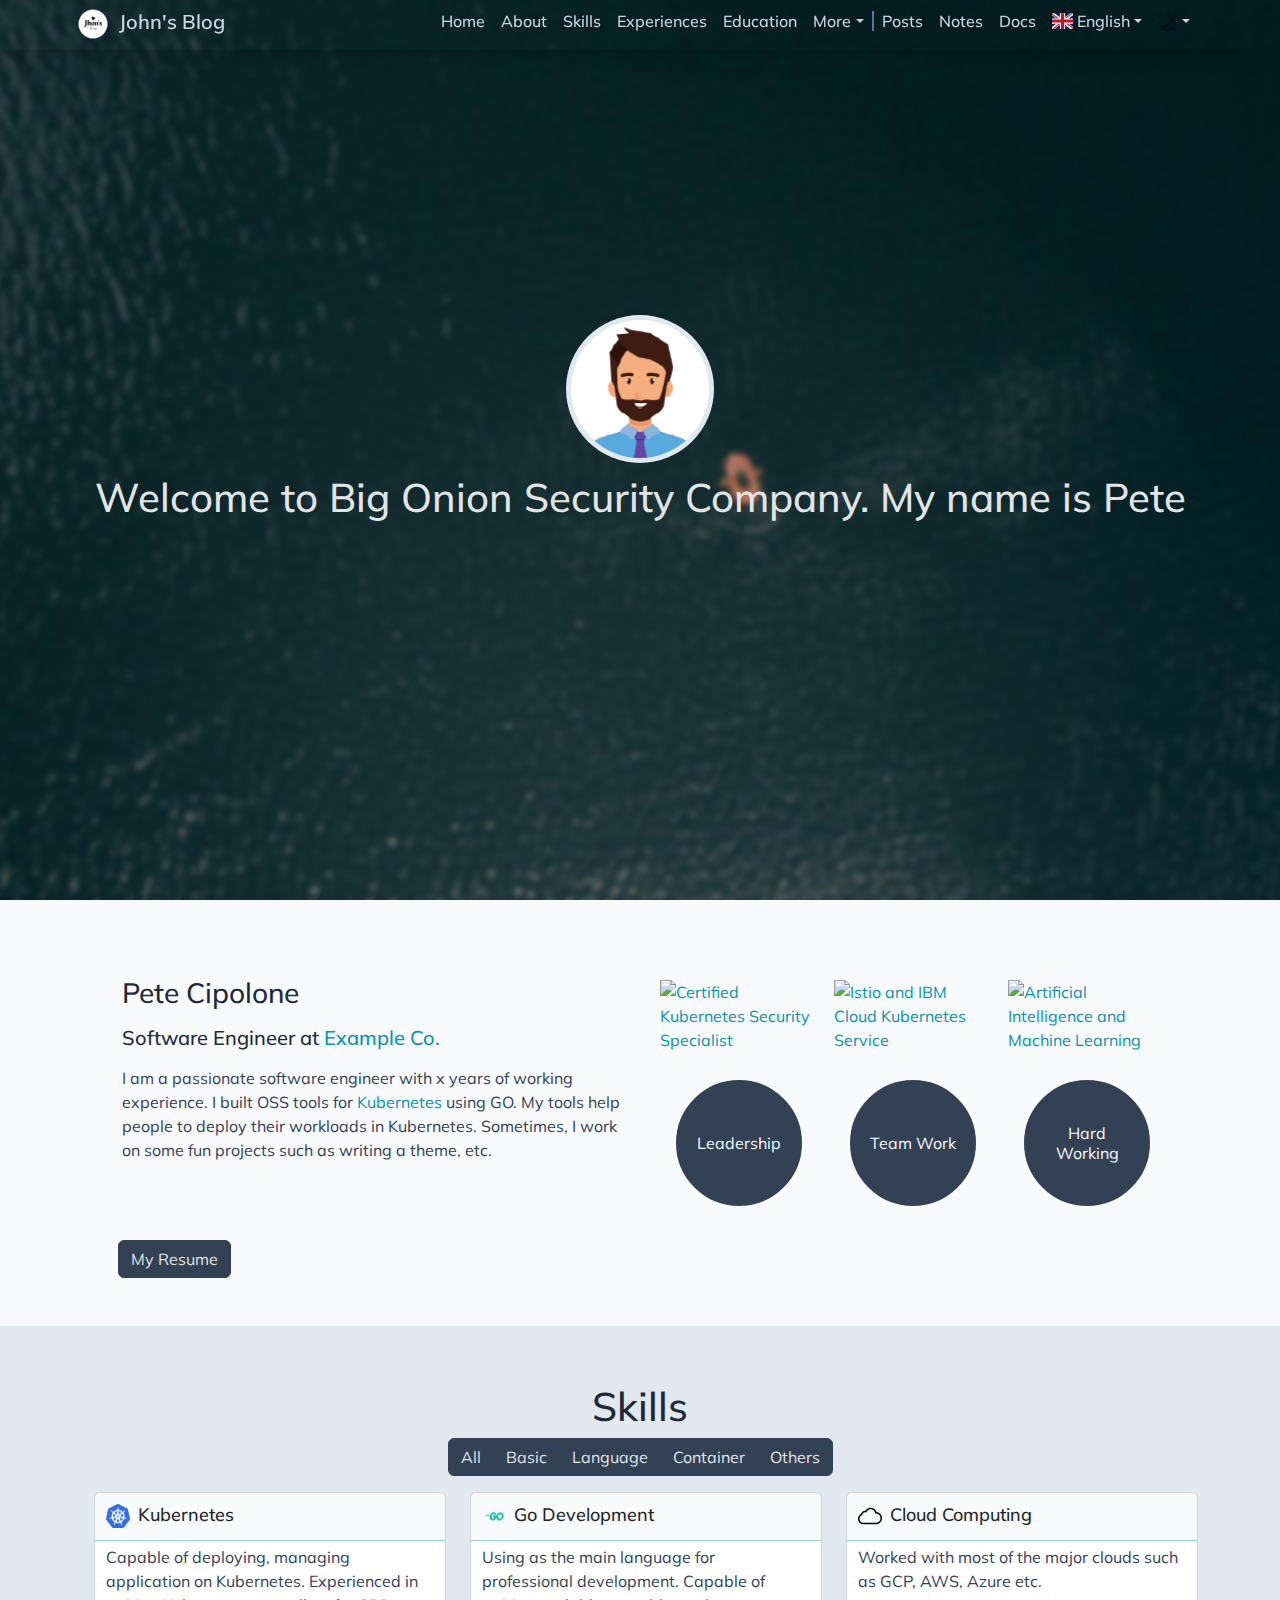
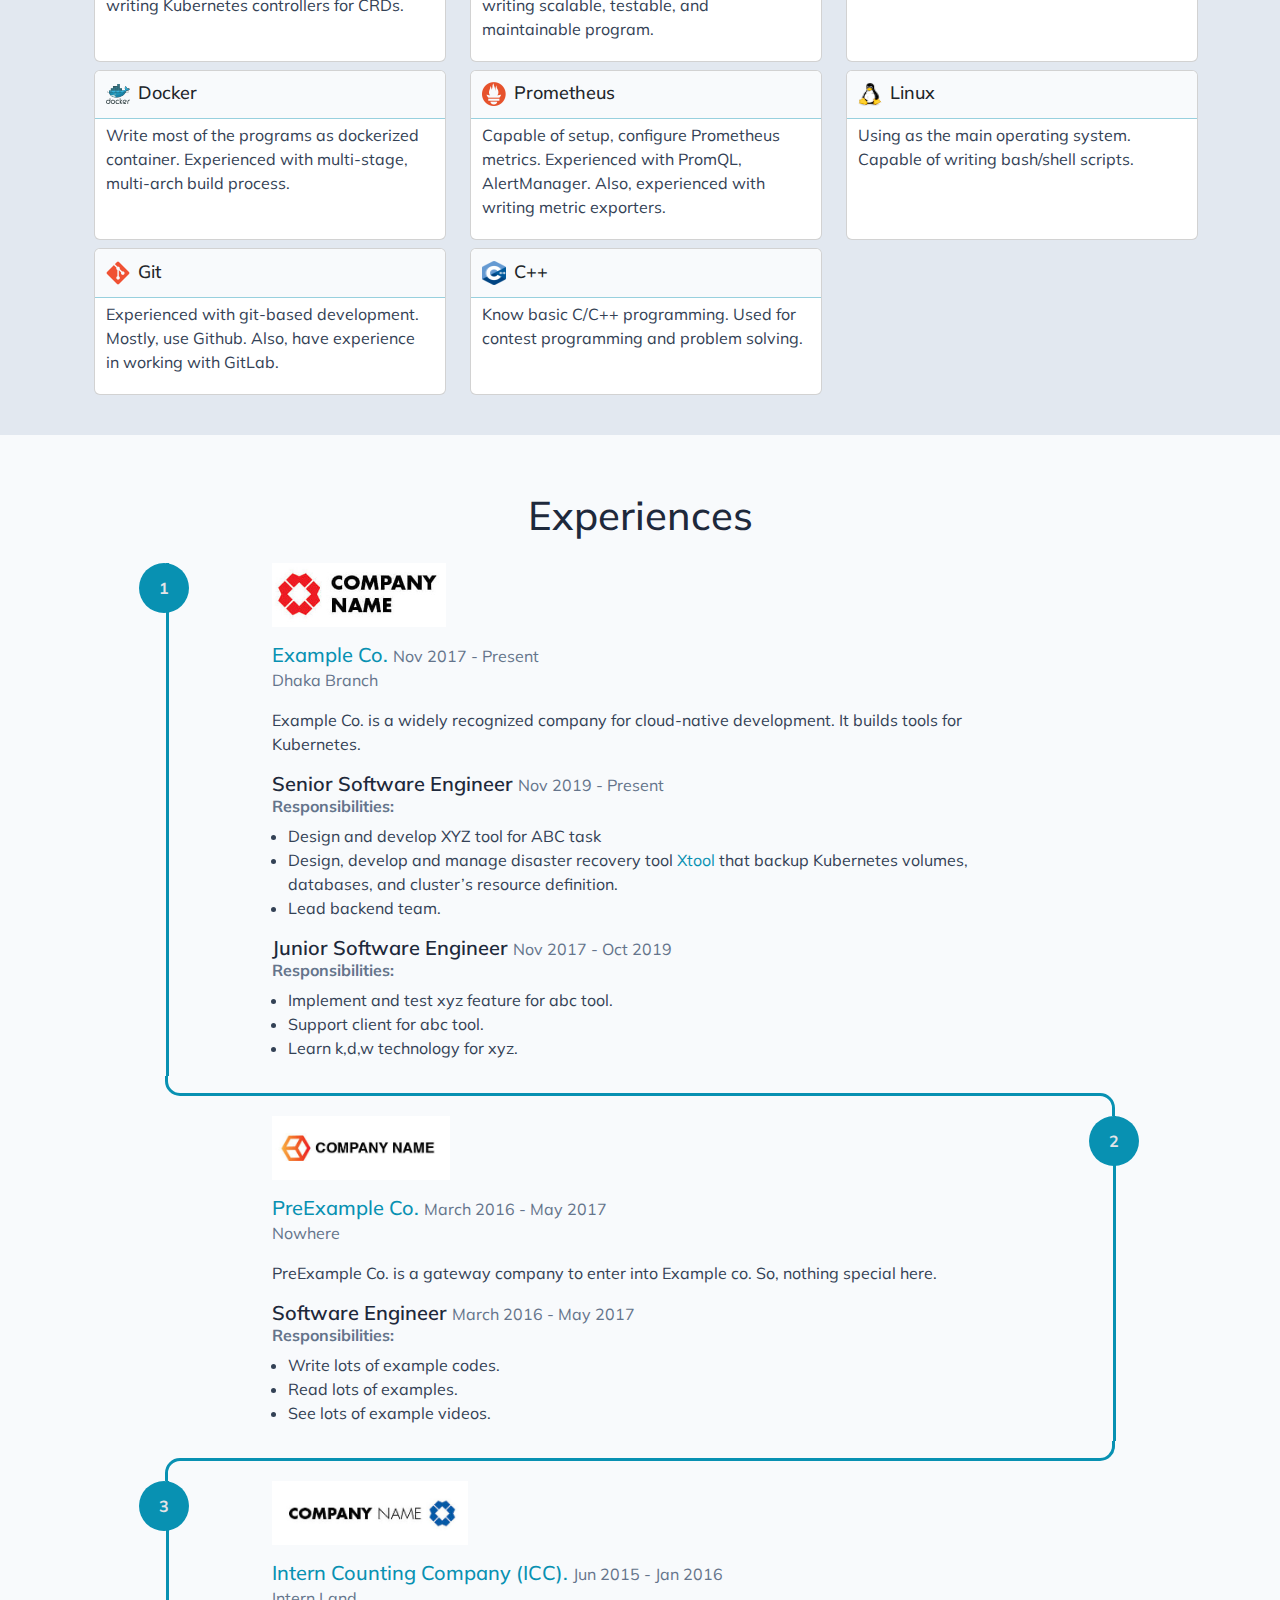
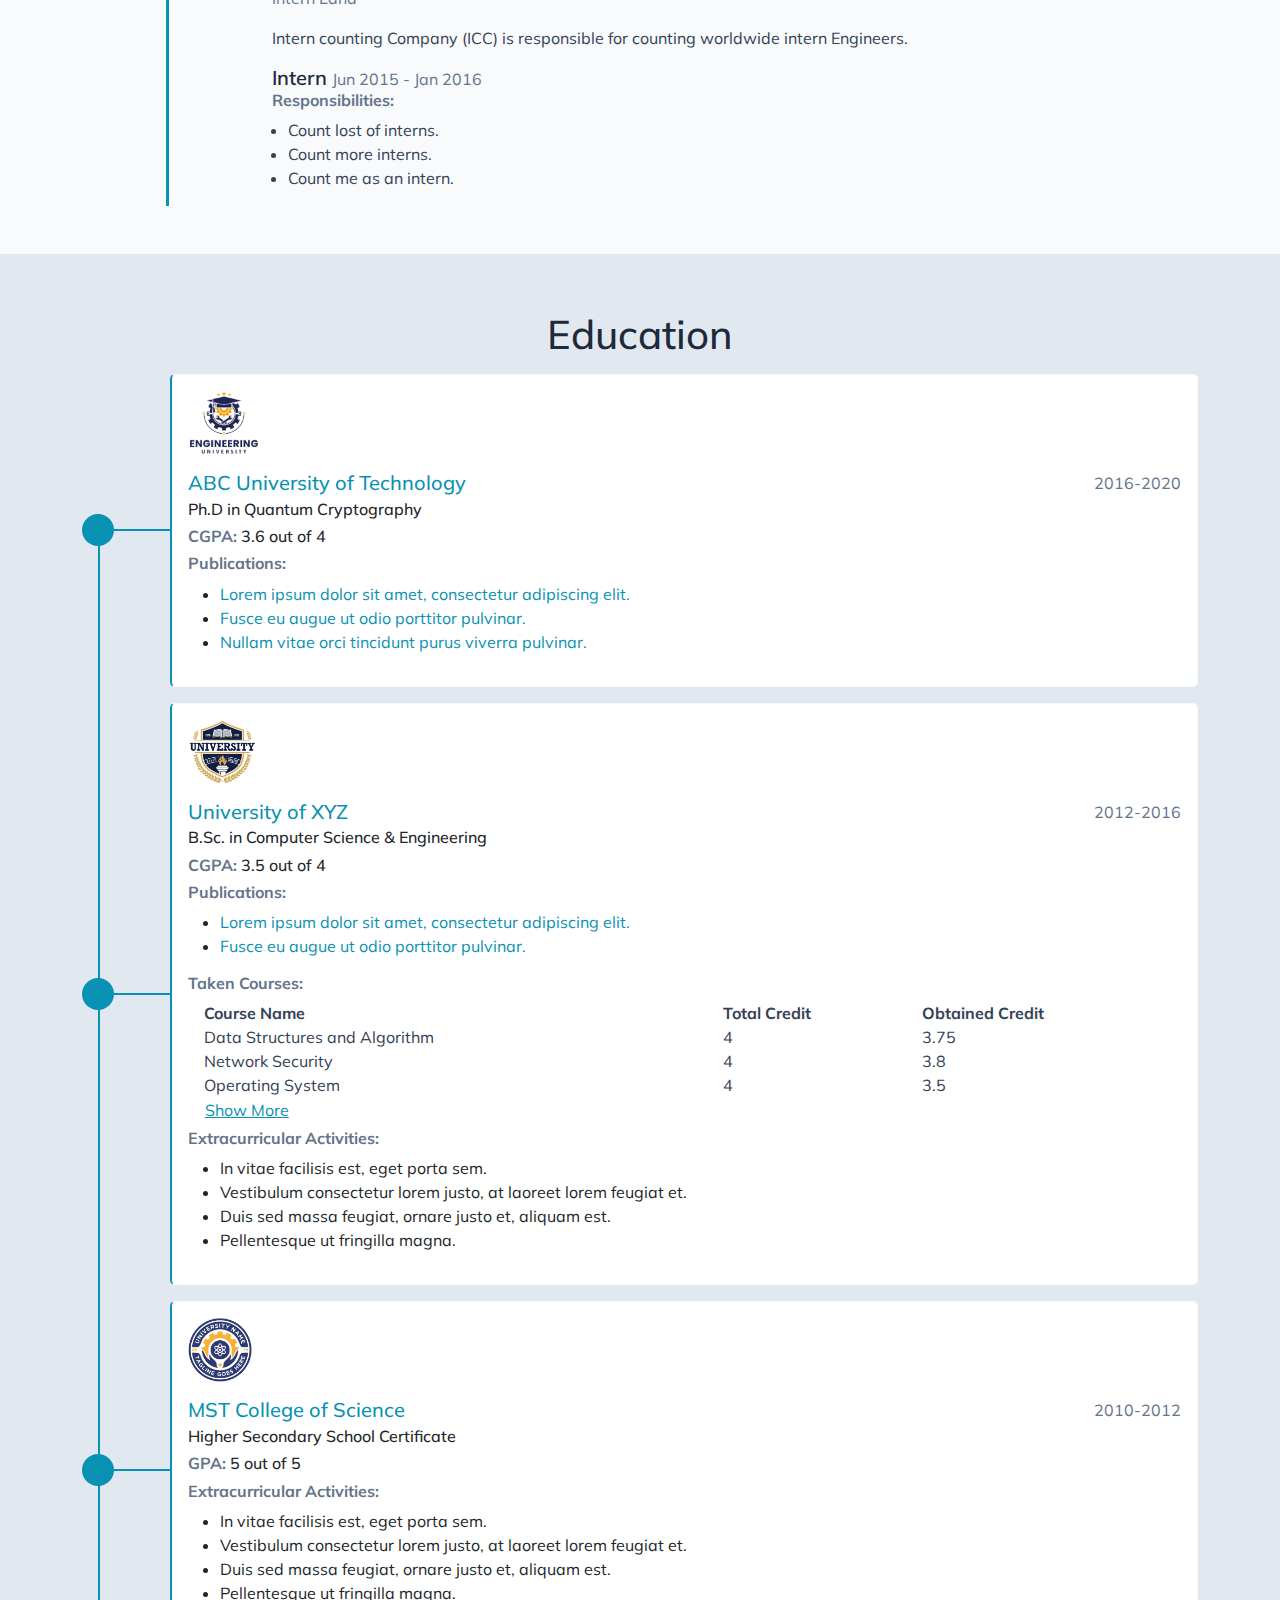
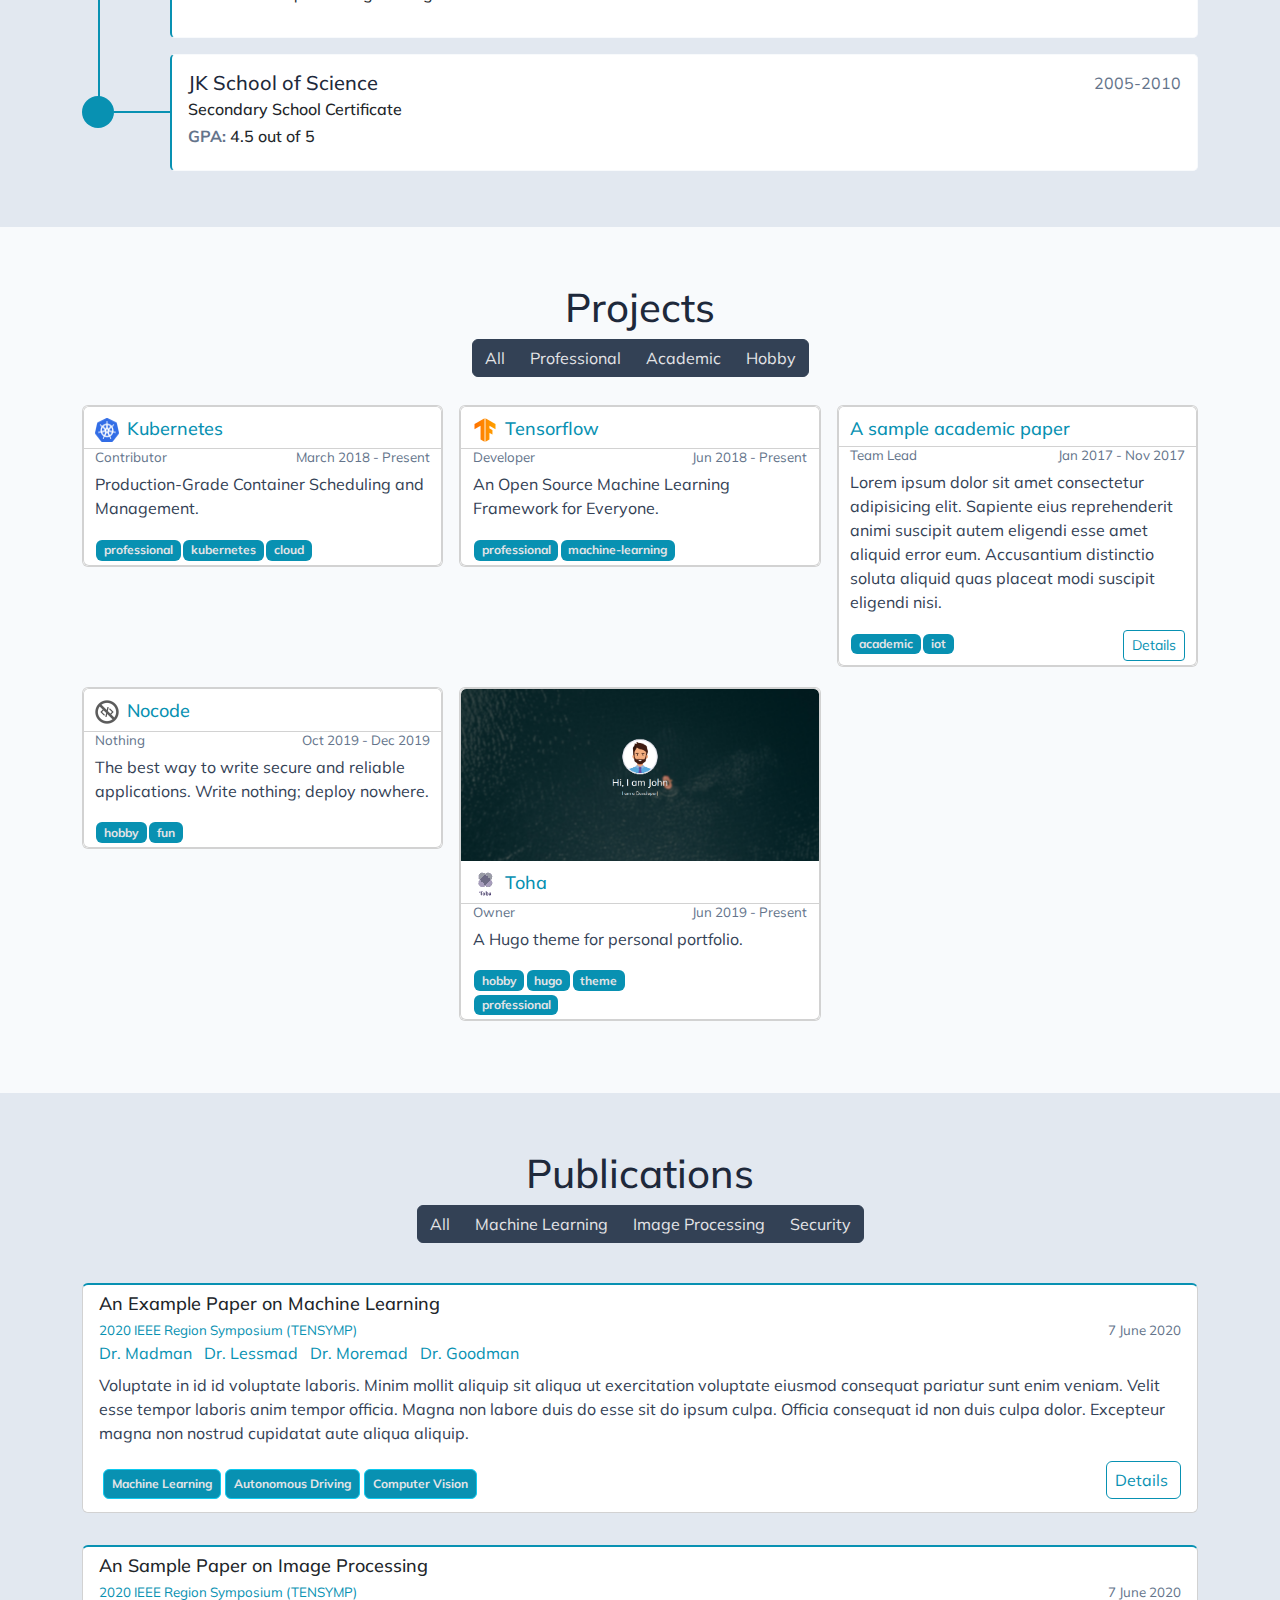
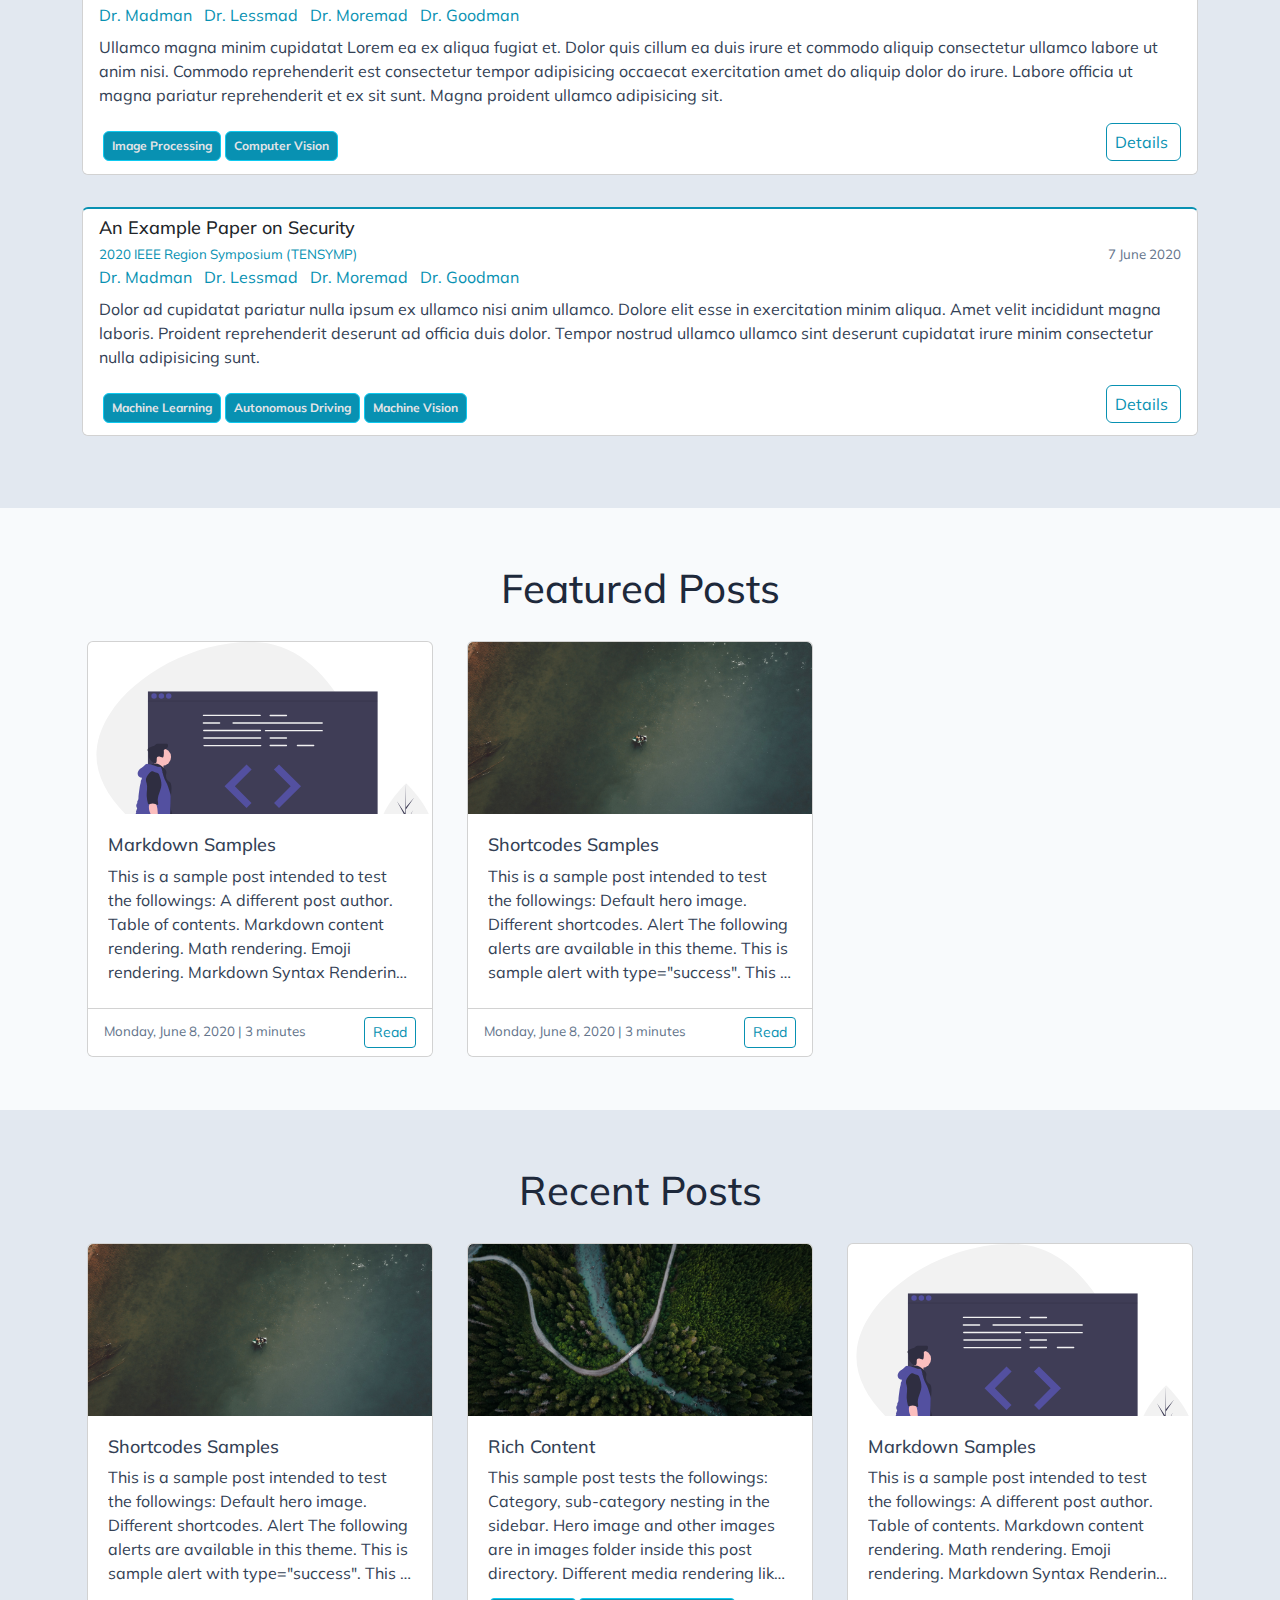
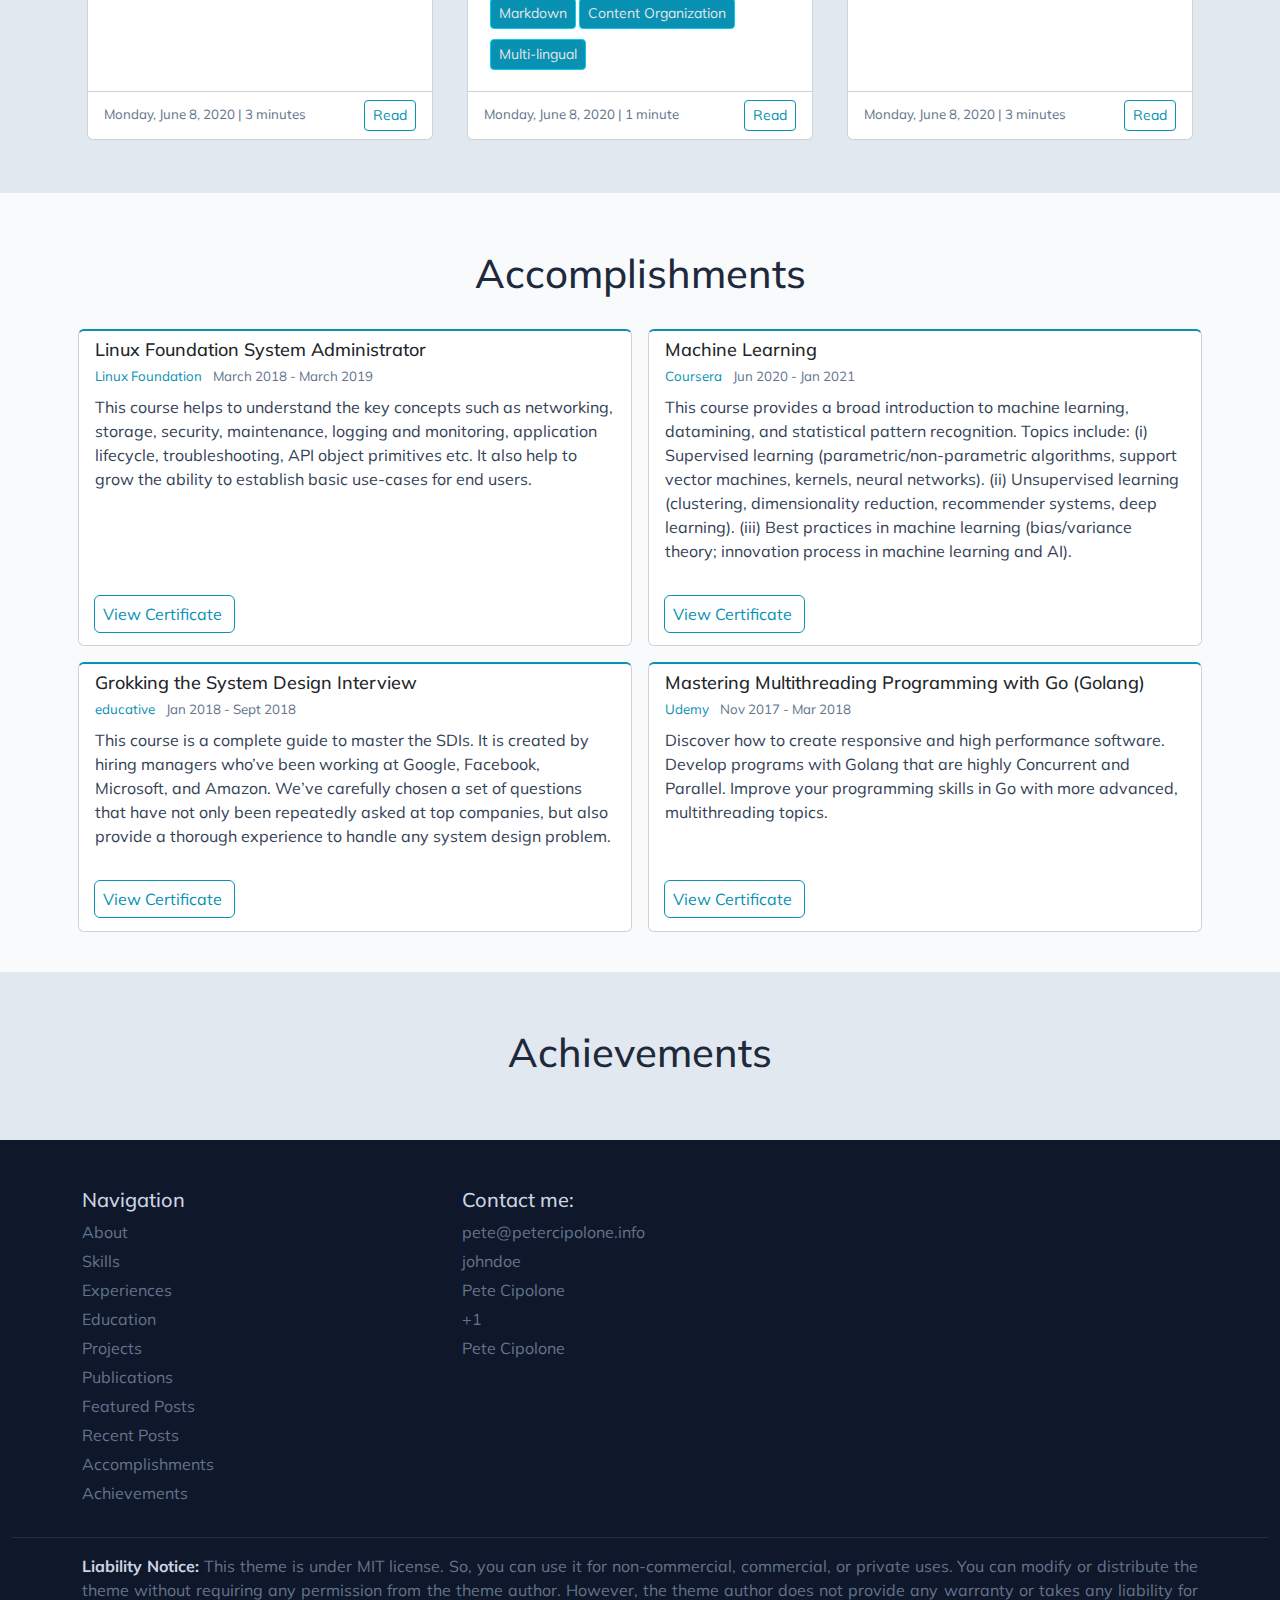
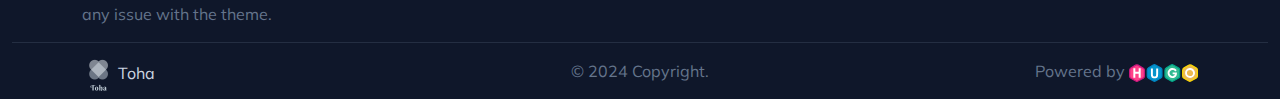
==== index.html @ 8cead3ea "deploy: 7d629f6443b2661f3be8e2c1aaa16820242eaf30" ====
<!doctype html><html lang=en><head><meta name=generator content="Hugo 0.140.1"><title>John's Blog</title>
<meta name=description content="Portfolio and personal blog of Pete Cipolone."><meta charset=UTF-8><meta name=viewport content="width=device-width,initial-scale=1"><meta http-equiv=X-UA-Compatible content="ie=edge"><link rel=stylesheet href=/application.a61f89f5aafd375e5e4318cb002afca8ef69d181ab6ab3f96cd6fd80249e7544.css integrity="sha256-ph+J9ar9N15eQxjLACr8qO9p0YGrarP5bNb9gCSedUQ="><link rel=icon type=image/png href=/images/site/favicon_hu14458373468778497799.png><meta property="og:title" content="John's Blog"><meta property="og:type" content="website"><meta property="og:description" content="Portfolio and personal blog of John Doe."><meta property="og:image" content="/images/author/john.png"><meta property="og:url" content="https://hugo-toha.github.io"><meta name=twitter:card content="summary"><meta name=twitter:title content="John's Blog"><script>theme=localStorage.getItem("theme-scheme")||localStorage.getItem("darkmode:color-scheme")||"light",theme=="system"&&(window.matchMedia&&window.matchMedia("(prefers-color-scheme: dark)").matches?theme="dark":theme="light"),document.documentElement.setAttribute("data-theme",theme)</script></head><body data-bs-spy=scroll data-bs-target=#top-navbar data-bs-offset=100><nav class="navbar navbar-expand-xl top-navbar shadow transparent-navbar homepage" id=top-navbar><div class=container><a class=navbar-brand href=/><img src=/images/site/inverted-logo_hu14458373468778497799.png id=logo alt=Logo>
John's Blog</a>
<button class="navbar-toggler navbar-dark" id=navbar-toggler type=button data-bs-toggle=collapse data-bs-target=#top-nav-items aria-label=menu>
<i data-feather=menu></i></button><div class="collapse navbar-collapse dynamic-navbar" id=top-nav-items><ul class="nav navbar-nav ms-auto"><li class=nav-item><a class=nav-link href=#home>Home</a></li><li class=nav-item><a class=nav-link href=#about>About</a></li><li class=nav-item><a class=nav-link href=#skills>Skills</a></li><li class=nav-item><a class=nav-link href=#experiences>Experiences</a></li><li class=nav-item><a class=nav-link href=#education>Education</a></li><li class="nav-item dropdown"><a class="nav-link dropdown-toggle" href=# id=navbarDropdown role=button data-bs-toggle=dropdown aria-haspopup=true aria-expanded=false>More</a><div class=dropdown-menu aria-labelledby=navbarDropdown><a class=dropdown-item href=#projects>Projects</a>
<a class=dropdown-item href=#publications>Publications</a>
<a class=dropdown-item href=#featured-posts>Featured Posts</a>
<a class=dropdown-item href=#recent-posts>Recent Posts</a>
<a class=dropdown-item href=#accomplishments>Accomplishments</a>
<a class=dropdown-item href=#achievements>Achievements</a></div></li><div id=top-navbar-divider></div><li class=nav-item><a class=nav-link id=blog-link href=/posts>Posts</a></li><li class=nav-item><a class=nav-link id=note-link href=/notes>Notes</a></li><li class=nav-item><a class=nav-link href=https://toha-guides.netlify.app/posts/>Docs</a></li><li class="nav-item dropdown"><a class="nav-link dropdown-toggle" href=# id=languageSelector role=button data-bs-toggle=dropdown aria-haspopup=true aria-expanded=false><span class="fi fi-gb"></span>
English</a><div class=dropdown-menu aria-labelledby=languageSelector><a class="dropdown-item nav-link languages-item" href=/><span class="fi fi-gb"></span>
English
</a><a class="dropdown-item nav-link languages-item" href=/bn><span class="fi fi-bd"></span>
বাংলা</a></div></li><li class="nav-item dropdown"><a class="nav-link dropdown-toggle" href=# id=themeSelector role=button data-bs-toggle=dropdown aria-haspopup=true aria-expanded=false><img id=navbar-theme-icon-svg class=theme-icon src=/icons/moon-svgrepo-com.svg width=20 alt="Dark Theme"></a><div id=themeMenu class="dropdown-menu dropdown-menu-icons-only" aria-labelledby=themeSelector><a class="dropdown-item nav-link" href=# data-scheme=light><img class=theme-icon src=/icons/sun-svgrepo-com.svg width=20 alt="Light Theme">
</a><a class="dropdown-item nav-link" href=# data-scheme=dark><img class=theme-icon src=/icons/moon-svgrepo-com.svg width=20 alt="Dark Theme">
</a><a class="dropdown-item nav-link" href=# data-scheme=system><img class=theme-icon src=/icons/computer-svgrepo-com.svg width=20 alt="System Theme"></a></div></li></ul></div></div><img src=/images/site/main-logo_hu1754343916303502928.png class=d-none id=main-logo alt=Logo>
<img src=/images/site/inverted-logo_hu14458373468778497799.png class=d-none id=inverted-logo alt="Inverted Logo"></nav><div class="container-fluid home" id=home><style>#homePageBackgroundImageDivStyled{background-image:url(/images/site/background_hu13621154299575149818.jpg)}@media(min-width:500px) and (max-width:800px){#homePageBackgroundImageDivStyled{background-image:url(/images/site/background_hu18162009588661714486.jpg)}}@media(min-width:801px) and (max-width:1200px){#homePageBackgroundImageDivStyled{background-image:url(/images/site/background_hu10776515153834263480.jpg)}}@media(min-width:1201px) and (max-width:1500px){#homePageBackgroundImageDivStyled{background-image:url(/images/site/background_hu15176109211747325344.jpg)}}@media(min-width:1501px){#homePageBackgroundImageDivStyled{background-image:url(/images/site/background.jpg)}}</style><span class=on-the-fly-behavior></span><div id=homePageBackgroundImageDivStyled class="background container-fluid"></div><div class="container content text-center"><img src=/images/author/john_hu1439787993954968696.png class="rounded-circle mx-auto d-block img-fluid" alt="Author Image"><h1 class=greeting>Welcome to Big Onion Security Company. My name is Pete</h1><div class=typing-carousel><span id=ityped class=ityped></span>
<span class=ityped-cursor></span></div><ul id=typing-carousel-data><li>I am a Developer1</li><li>I am a Devops</li><li>I love servers</li><li>I work on open-source projects</li><li>I love to work with some fun projects</li></ul><a href=#about class=arrow-center aria-label="Read More - Pete"><i class="arrow bounce fa fa-chevron-down"></i></a></div></div><div class="container-fluid section-holder d-flex bg-primary"><div class="container anchor p-lg-5 about-section" id=about><div class="row pt-sm-2 pt-md-4 align-self-center"><div class=col-sm-6><h3 class=p-1>Pete Cipolone</h3><h5 class=p-1>Software Engineer
at <a href=https://www.example.com title="Example Co." target=_blank rel=noopener>Example Co.</a></h5><p class="p-1 text-justify">I am a passionate software engineer with x years of working experience. I built OSS tools for <a href=https://kubernetes.io/ target=_blank rel=noopener>Kubernetes</a> using GO. My tools help people to deploy their workloads in Kubernetes. Sometimes, I work on some fun projects such as writing a theme, etc.</p><div class="text-container ms-auto"><ul class="social-link d-flex"><li><a href=mailto:example@gmail.com title=Email target=_blank rel=noopener><i class="fas fa-envelope"></i></a></li><li><a href=https://www.github.com/example title=Github target=_blank rel=noopener><i class="fab fa-github"></i></a></li><li><a href=# title=Stackoverflow target=_blank rel=noopener><i class="fab fa-stack-overflow"></i></a></li><li><a href=# title=LinkedIn target=_blank rel=noopener><i class="fab fa-linkedin"></i></a></li><li><a href=# title=Twitter target=_blank rel=noopener><i class="fab fa-twitter"></i></a></li><li><a href=# title=Facebook target=_blank rel=noopener><i class="fab fa-facebook"></i></a></li><li><a href=# title=Mastadon target=_blank rel="me noopener"><i class="fab fa-mastodon"></i></a></li><li><a href=https://www.researchgate.net/profile/john-doe title=ResearchGate target=_blank rel=noopener><i class="fab fa-researchgate"></i></a></li></ul></div><a href=/files/resume.pdf title="My Resume" target=#><button class="btn btn-dark">My Resume</button></a></div><div class="col-sm-6 pt-5 ps-md-4 ps-sm-3 pt-sm-0"><div class=row><div class="col-6 col-lg-4 p-2"><div class=certificate-badge><a href=https://www.credly.com/org/the-linux-foundation/badge/exam-developer-certified-kubernetes-security-specialist target=_blank rel="noopener noreferrer"><img src=https://images.credly.com/size/680x680/images/f4bf92ed-8985-40b2-bc07-2f9308780854/kubernetes-security-specialist-logo-examdev.png alt="Certified Kubernetes Security Specialist"></a></div></div><div class="col-6 col-lg-4 p-2"><div class=certificate-badge><a href=https://www.credly.com/org/the-linux-foundation/badge/exam-developer-certified-kubernetes-security-specialist target=_blank rel="noopener noreferrer"><img src=https://images.credly.com/size/680x680/images/8d34d489-84bf-4861-a4a0-9e9d68318c5c/Beyond_basics_of_Istio_on_Cloud_v2.png alt="Istio and IBM Cloud Kubernetes Service"></a></div></div><div class="col-6 col-lg-4 p-2"><div class=certificate-badge><a href=https://www.credly.com/org/grupo-bancolombia/badge/artificial-intelligence-and-machine-learning target=_blank rel="noopener noreferrer"><img src=https://images.credly.com/size/680x680/images/e027514f-9d07-4b29-862f-fe21a8aaebf1/ae.png alt="Artificial Intelligence and Machine Learning"></a></div></div><div class="col-6 col-lg-4 p-2"><div class="circular-progress blue"><span class=circular-progress-left><span class="circular-progress-bar circular-progress-percentage-35 circular-progress-percentage-50-delay"></span>
</span><span class=circular-progress-right><span class="circular-progress-bar circular-progress-percentage-50"></span></span><div class=circular-progress-value>Leadership</div></div></div><div class="col-6 col-lg-4 p-2"><div class="circular-progress yellow"><span class=circular-progress-left><span class="circular-progress-bar circular-progress-percentage-40 circular-progress-percentage-50-delay"></span>
</span><span class=circular-progress-right><span class="circular-progress-bar circular-progress-percentage-50"></span></span><div class=circular-progress-value>Team Work</div></div></div><div class="col-6 col-lg-4 p-2"><div class="circular-progress orange"><span class=circular-progress-left><span class="circular-progress-bar circular-progress-percentage-35 circular-progress-percentage-50-delay"></span>
</span><span class=circular-progress-right><span class="circular-progress-bar circular-progress-percentage-50"></span></span><div class=circular-progress-value>Hard Working</div></div></div></div></div></div></div></div><div class="container-fluid section-holder d-flex bg-secondary"><div class="container-fluid anchor pb-5 skills-section" id=skills><h1 class=text-center><span id=skills></span>Skills</h1><div class="container ms-auto text-center"><div class="btn-group flex-wrap" role=group id=skill-filter-buttons><button type=button class="btn btn-dark skill-filtr-control" data-filter=all>
All
</button>
<button type=button class="btn btn-dark skill-filtr-control" data-filter=basic>
Basic
</button>
<button type=button class="btn btn-dark skill-filtr-control" data-filter=language>
Language
</button>
<button type=button class="btn btn-dark skill-filtr-control" data-filter=container>
Container
</button>
<button type=button class="btn btn-dark skill-filtr-control" data-filter=others>
Others</button></div></div><div class="container d-flex-block filtr-skills"><div class=row id=skill-card-holder style=margin-left:unset><div class="col-xs-12 col-sm-6 col-lg-4 pt-2 filtr-item" data-category='all, container'><a class=text-decoration-none href=https://kubernetes.io/ title=Kubernetes target=_blank rel=noopener><div class=card><div class="card-head d-flex"><img class=card-img-xs src=/images/sections/skills/kubernetes_hu7571393890923814960.png alt=Kubernetes><h5 class=card-title>Kubernetes</h5></div><div class="card-body text-justify pt-1 pb-1"><p class=card-text>Capable of deploying, managing application on Kubernetes. Experienced in writing Kubernetes controllers for CRDs.</p></div></div></a></div><div class="col-xs-12 col-sm-6 col-lg-4 pt-2 filtr-item" data-category='all, basic,language'><a class=text-decoration-none href=https://golang.org/ title="Go Development" target=_blank rel=noopener><div class=card><div class="card-head d-flex"><img class=card-img-xs src=/images/sections/skills/go_hu4109577291270016056.png alt="Go Development"><h5 class=card-title>Go Development</h5></div><div class="card-body text-justify pt-1 pb-1"><p class=card-text>Using as the main language for professional development. Capable of writing scalable, testable, and maintainable program.</p></div></div></a></div><div class="col-xs-12 col-sm-6 col-lg-4 pt-2 filtr-item" data-category='all, others'><a class=text-decoration-none><div class=card><div class="card-head d-flex"><img class=card-img-xs src=/images/sections/skills/cloud_hu18361959651463467850.png alt="Cloud Computing"><h5 class=card-title>Cloud Computing</h5></div><div class="card-body text-justify pt-1 pb-1"><p class=card-text>Worked with most of the major clouds such as GCP, AWS, Azure etc.</p></div></div></a></div><div class="col-xs-12 col-sm-6 col-lg-4 pt-2 filtr-item" data-category='all, container'><a class=text-decoration-none href=https://www.docker.com/ title=Docker target=_blank rel=noopener><div class=card><div class="card-head d-flex"><img class=card-img-xs src=/images/sections/skills/docker.svg alt=Docker><h5 class=card-title>Docker</h5></div><div class="card-body text-justify pt-1 pb-1"><p class=card-text>Write most of the programs as dockerized container. Experienced with multi-stage, multi-arch build process.</p></div></div></a></div><div class="col-xs-12 col-sm-6 col-lg-4 pt-2 filtr-item" data-category='all, basic'><a class=text-decoration-none href=https://prometheus.io/ title=Prometheus target=_blank rel=noopener><div class=card><div class="card-head d-flex"><img class=card-img-xs src=/images/sections/skills/prometheus_hu14605799323166506184.png alt=Prometheus><h5 class=card-title>Prometheus</h5></div><div class="card-body text-justify pt-1 pb-1"><p class=card-text>Capable of setup, configure Prometheus metrics. Experienced with PromQL, AlertManager. Also, experienced with writing metric exporters.</p></div></div></a></div><div class="col-xs-12 col-sm-6 col-lg-4 pt-2 filtr-item" data-category='all, others'><a class=text-decoration-none><div class=card><div class="card-head d-flex"><img class=card-img-xs src=/images/sections/skills/linux_hu1197493248082201392.png alt=Linux><h5 class=card-title>Linux</h5></div><div class="card-body text-justify pt-1 pb-1"><p class=card-text>Using as the main operating system. Capable of writing bash/shell scripts.</p></div></div></a></div><div class="col-xs-12 col-sm-6 col-lg-4 pt-2 filtr-item" data-category='all, basic'><a class=text-decoration-none href=https://git-scm.com/ title=Git target=_blank rel=noopener><div class=card><div class="card-head d-flex"><img class=card-img-xs src=/images/sections/skills/git_hu5323486677631463976.png alt=Git><h5 class=card-title>Git</h5></div><div class="card-body text-justify pt-1 pb-1"><p class=card-text>Experienced with git-based development. Mostly, use Github. Also, have experience in working with GitLab.</p></div></div></a></div><div class="col-xs-12 col-sm-6 col-lg-4 pt-2 filtr-item" data-category='all, basic,language'><a class=text-decoration-none><div class=card><div class="card-head d-flex"><img class=card-img-xs src=/images/sections/skills/c++_hu1614103023828017494.png alt=C++><h5 class=card-title>C++</h5></div><div class="card-body text-justify pt-1 pb-1"><p class=card-text>Know basic C/C++ programming. Used for contest programming and problem solving.</p></div></div></a></div></div></div></div></div><div class="container-fluid section-holder d-flex bg-primary"><div class="container-fluid anchor pb-5 experiences-section"><h1 class=text-center><span id=experiences></span>Experiences</h1><div class="container timeline text-justify"><div class="row align-items-center d-flex"><div class="col-1 col-lg-2 text-center vertical-line d-inline-flex justify-content-center"><div class="circle fw-bold">1</div></div><div class="col-10 col-lg-8"><div class=experience-entry-heading><div class=logo-holder><img class="company-logo light-logo" src=/images/sections/experiences/company1.jpg alt></div><div class=company-heading><h5><a href=https://www.example.com title="Example Co." target=_blank rel=noopener>Example Co.</a></h5><p class=text-muted>Nov 2017 - Present</p></div><p class=text-muted><i class="fa-solid fa-location-dot"></i> Dhaka Branch</p><p>Example Co. is a widely recognized company for cloud-native development. It builds tools for Kubernetes.</p></div><div class=positions><div class=company-heading><h5 class=designation>Senior Software Engineer</h5><p class=text-muted>Nov 2019 - Present</p></div><h6 class=text-heading>Responsibilities:</h6><ul class=justify-content-around><li>Design and develop XYZ tool for ABC task</li><li>Design, develop and manage disaster recovery tool <a href=https://www.example.com target=_blank rel=noopener>Xtool</a> that backup Kubernetes volumes, databases, and cluster&rsquo;s resource definition.</li><li>Lead backend team.</li></ul><div class=company-heading><h5 class=designation>Junior Software Engineer</h5><p class=text-muted>Nov 2017 - Oct 2019</p></div><h6 class=text-heading>Responsibilities:</h6><ul class=justify-content-around><li>Implement and test xyz feature for abc tool.</li><li>Support client for abc tool.</li><li>Learn k,d,w technology for xyz.</li></ul></div></div></div><div class="row horizontal-line"><div class="col-1 col-lg-2 timeline-side-div"><div class=corner></div></div><div class="col-10 col-lg-8"><hr></div><div class="col-1 col-lg-2 timeline-side-div"><div class=corner></div></div></div><div class="row align-items-center justify-content-end d-flex"><div class="col-10 col-lg-8"><div class=experience-entry-heading><div class=logo-holder><img class="company-logo light-logo" src=/images/sections/experiences/company2.jpg alt></div><div class=company-heading><h5><a href=https://www.example.com title="PreExample Co." target=_blank rel=noopener>PreExample Co.</a></h5><p class=text-muted>March 2016 - May 2017</p></div><p class=text-muted><i class="fa-solid fa-location-dot"></i> Nowhere</p><p>PreExample Co. is a gateway company to enter into Example co. So, nothing special here.</p></div><div class=positions><div class=company-heading><h5 class=designation>Software Engineer</h5><p class=text-muted>March 2016 - May 2017</p></div><h6 class=text-heading>Responsibilities:</h6><ul class=justify-content-around><li>Write lots of example codes.</li><li>Read lots of examples.</li><li>See lots of example videos.</li></ul></div></div><div class="col-1 col-lg-2 text-center vertical-line d-inline-flex justify-content-center"><div class="circle fw-bold">2</div></div></div><div class="row horizontal-line"><div class="col-1 col-lg-2 timeline-side-div"><div class=corner></div></div><div class="col-10 col-lg-8"><hr></div><div class="col-1 col-lg-2 timeline-side-div"><div class=corner></div></div></div><div class="row align-items-center d-flex"><div class="col-1 col-lg-2 text-center vertical-line d-inline-flex justify-content-center"><div class="circle fw-bold">3</div></div><div class="col-10 col-lg-8"><div class=experience-entry-heading><div class=logo-holder><img class="company-logo light-logo" src=/images/sections/experiences/company3.jpg alt></div><div class=company-heading><h5><a href=https://www.example.com title="Intern Counting Company (ICC)." target=_blank rel=noopener>Intern Counting Company (ICC).</a></h5><p class=text-muted>Jun 2015 - Jan 2016</p></div><p class=text-muted><i class="fa-solid fa-location-dot"></i> Intern Land</p><p>Intern counting Company (ICC) is responsible for counting worldwide intern Engineers.</p></div><div class=positions><div class=company-heading><h5 class=designation>Intern</h5><p class=text-muted>Jun 2015 - Jan 2016</p></div><h6 class=text-heading>Responsibilities:</h6><ul class=justify-content-around><li>Count lost of interns.</li><li>Count more interns.</li><li>Count me as an intern.</li></ul></div></div></div></div></div></div><div class="container-fluid section-holder d-flex bg-secondary"><div class="container-fluid anchor pb-5 education-section"><h1 class=text-center><span id=education></span>Education</h1><div class=container><table class=education-info-table><tbody><tr><td class=icon><div class=hline></div><div class=icon-holder><i class="fas fa-microscope"></i></div></td><td class=line><div></div></td><td class=details><div class="degree-info card"><div class=logo-holder><img class="company-logo light-logo" src=/images/sections/education/tech_college.png alt="Ph.D in Quantum Cryptography"></div><div class=row><div class="col-lg-10 col-md-8"><h5><a href=# title="ABC University of Technology" target=_blank rel=noopener>ABC University of Technology</a></h5></div><div class="timeframe col-lg-2 col-md-4">2016-2020</div></div><h6>Ph.D in Quantum Cryptography</h6><h6><span class=text-heading>CGPA: </span><span>3.6</span> out of <span>4</span></h6><div class=publications><h6 class=text-heading>Publications:</h6><ul><li><a href=# title="Lorem ipsum dolor sit amet, consectetur adipiscing elit." target=_blank rel=noopener>Lorem ipsum dolor sit amet, consectetur adipiscing elit.</a></li><li><a href=# title="Fusce eu augue ut odio porttitor pulvinar." target=_blank rel=noopener>Fusce eu augue ut odio porttitor pulvinar.</a></li><li><a href=# title="Nullam vitae orci tincidunt purus viverra pulvinar." target=_blank rel=noopener>Nullam vitae orci tincidunt purus viverra pulvinar.</a></li></ul></div></div></td></tr><tr><td class=icon><div class=hline></div><div class=icon-holder><i class="fas fa-graduation-cap"></i></div></td><td class=line><div></div></td><td class=details><div class="degree-info card"><div class=logo-holder><img class="company-logo light-logo" src=/images/sections/education/university.jpg alt="B.Sc. in Computer Science & Engineering"></div><div class=row><div class="col-lg-10 col-md-8"><h5><a href=# title="University of XYZ" target=_blank rel=noopener>University of XYZ</a></h5></div><div class="timeframe col-lg-2 col-md-4">2012-2016</div></div><h6>B.Sc. in Computer Science & Engineering</h6><h6><span class=text-heading>CGPA: </span><span>3.5</span> out of <span>4</span></h6><div class=publications><h6 class=text-heading>Publications:</h6><ul><li><a href=# title="Lorem ipsum dolor sit amet, consectetur adipiscing elit." target=_blank rel=noopener>Lorem ipsum dolor sit amet, consectetur adipiscing elit.</a></li><li><a href=# title="Fusce eu augue ut odio porttitor pulvinar." target=_blank rel=noopener>Fusce eu augue ut odio porttitor pulvinar.</a></li></ul></div><div class=taken-courses><h6 class=text-heading>Taken Courses:</h6><table><thead><th class=course-name-header>Course Name</th><th>Total Credit</th><th>Obtained Credit</th></thead><tbody><tr class=course><td>Data Structures and Algorithm</td><td>4</td><td>3.75</td></tr><tr class=course><td>Network Security</td><td>4</td><td>3.8</td></tr><tr class=course><td>Operating System</td><td>4</td><td>3.5</td></tr><tr class="course hidden-course"><td>Artificial Intelligent</td><td>4</td><td>3.75</td></tr></tbody></table><button type=button class="btn btn-link show-more-btn pt-0 ms-1" id=show-more-btn>Show More</button>
<button type=button class="btn btn-link show-more-btn hidden pt-0 ms-1" id=show-less-btn>Show Less</button></div><div class=extracurricular-activities><h6 class=text-heading>Extracurricular Activities:</h6><ul><li>In vitae facilisis est, eget porta sem.</li><li>Vestibulum consectetur lorem justo, at laoreet lorem feugiat et.</li><li>Duis sed massa feugiat, ornare justo et, aliquam est.</li><li>Pellentesque ut fringilla magna.</li></ul></div></div></td></tr><tr><td class=icon><div class=hline></div><div class=icon-holder><i class="fas fa-university"></i></div></td><td class=line><div></div></td><td class=details><div class="degree-info card"><div class=logo-holder><img class="company-logo light-logo" src=/images/sections/education/science_college.png alt="Higher Secondary School Certificate"></div><div class=row><div class="col-lg-10 col-md-8"><h5><a href=# title="MST College of Science" target=_blank rel=noopener>MST College of Science</a></h5></div><div class="timeframe col-lg-2 col-md-4">2010-2012</div></div><h6>Higher Secondary School Certificate</h6><h6><span class=text-heading>GPA: </span><span>5</span> out of <span>5</span></h6><div class=extracurricular-activities><h6 class=text-heading>Extracurricular Activities:</h6><ul><li>In vitae facilisis est, eget porta sem.</li><li>Vestibulum consectetur lorem justo, at laoreet lorem feugiat et.</li><li>Duis sed massa feugiat, ornare justo et, aliquam est.</li><li>Pellentesque ut fringilla magna.</li></ul></div></div></td></tr><tr><td class=icon><div class=hline></div><div class=icon-holder><i class="fas fa-school"></i></div></td><td class=line><div></div></td><td class=details><div class="degree-info card"><div class=row><div class="col-lg-10 col-md-8"><h5>JK School of Science</h5></div><div class="timeframe col-lg-2 col-md-4">2005-2010</div></div><h6>Secondary School Certificate</h6><h6><span class=text-heading>GPA: </span><span>4.5</span> out of <span>5</span></h6></div></td></tr></tbody></table></div></div></div><div class="container-fluid section-holder d-flex bg-primary"><div class="container-fluid anchor pb-5 projects-section" id=projects><h1 class=text-center><span id=projects></span>Projects</h1><div class="container ms-auto text-center"><div class="btn-group flex-wrap" role=group id=project-filter-buttons><button type=button class="btn btn-dark project-filtr-control" data-filter=all>
All
</button>
<button type=button class="btn btn-dark project-filtr-control" data-filter=professional>
Professional
</button>
<button type=button class="btn btn-dark project-filtr-control" data-filter=academic>
Academic
</button>
<button type=button class="btn btn-dark project-filtr-control" data-filter=hobby>
Hobby</button></div></div><div class="container filtr-projects"><div class=row id=project-card-holder><div class="col-sm-12 col-md-6 col-lg-4 p-2 filtr-item" data-category='all, professional,kubernetes,cloud'><div class="card mt-1"><div class=card><a href=https://github.com/kubernetes/kubernetes target=_blank rel=noopener><div class=card-header><div><div class=d-flex><img class=card-img-xs src=/images/sections/projects/kubernetes_hu7571393890923814960.png alt=Kubernetes><h5 class="card-title mb-0">Kubernetes</h5></div><div class=sub-title><span>Contributor</span>
<span>March 2018 - Present</span></div></div></div></a><div class="card-body text-justify pt-1 pb-1"><p>Production-Grade Container Scheduling and Management.</p><div class=project-card-footer><div class=project-tags-holder><span class="badge btn-info">professional
</span><span class="badge btn-info">kubernetes
</span><span class="badge btn-info">cloud</span></div><div class=project-btn-holder><a class="github-button project-btn d-none" href=https://github.com/kubernetes/kubernetes data-icon=octicon-standard data-show-count=true aria-label="Star Kubernetes">Star</a></div></div></div></div></div></div><div class="col-sm-12 col-md-6 col-lg-4 p-2 filtr-item" data-category='all, professional,machine-learning'><div class="card mt-1"><div class=card><a href=https://github.com/tensorflow/tensorflow target=_blank rel=noopener><div class=card-header><div><div class=d-flex><img class=card-img-xs src=/images/sections/projects/tensorflow_hu892722432554962285.png alt=Tensorflow><h5 class="card-title mb-0">Tensorflow</h5></div><div class=sub-title><span>Developer</span>
<span>Jun 2018 - Present</span></div></div></div></a><div class="card-body text-justify pt-1 pb-1"><p>An Open Source Machine Learning Framework for Everyone.</p><div class=project-card-footer><div class=project-tags-holder><span class="badge btn-info">professional
</span><span class="badge btn-info">machine-learning</span></div><div class=project-btn-holder><a class="github-button project-btn d-none" href=https://github.com/tensorflow/tensorflow data-icon=octicon-standard data-show-count=true aria-label="Star Tensorflow">Star</a></div></div></div></div></div></div><div class="col-sm-12 col-md-6 col-lg-4 p-2 filtr-item" data-category='all, academic,iot'><div class="card mt-1"><div class=card><a href=https://www.example.com target=_blank rel=noopener><div class=card-header><div><div class=d-flex><h5 class="card-title mb-0">A sample academic paper</h5></div><div class=sub-title><span>Team Lead</span>
<span>Jan 2017 - Nov 2017</span></div></div></div></a><div class="card-body text-justify pt-1 pb-1"><p>Lorem ipsum dolor sit amet consectetur adipisicing elit. Sapiente eius reprehenderit animi suscipit autem eligendi esse amet aliquid error eum. Accusantium distinctio soluta aliquid quas placeat modi suscipit eligendi nisi.</p><div class=project-card-footer><div class=project-tags-holder><span class="badge btn-info">academic
</span><span class="badge btn-info">iot</span></div><div class=project-btn-holder><span><a class="btn btn-outline-info btn-sm" href=https://www.example.com target=#>Details</a></span></div></div></div></div></div></div><div class="col-sm-12 col-md-6 col-lg-4 p-2 filtr-item" data-category='all, hobby,fun'><div class="card mt-1"><div class=card><a href=https://github.com/kelseyhightower/nocode target=_blank rel=noopener><div class=card-header><div><div class=d-flex><img class=card-img-xs src=/images/sections/projects/no-code_hu6734662095389358746.png alt=Nocode><h5 class="card-title mb-0">Nocode</h5></div><div class=sub-title><span>Nothing</span>
<span>Oct 2019 - Dec 2019</span></div></div></div></a><div class="card-body text-justify pt-1 pb-1"><p>The best way to write secure and reliable applications. Write nothing; deploy nowhere.</p><div class=project-card-footer><div class=project-tags-holder><span class="badge btn-info">hobby
</span><span class="badge btn-info">fun</span></div><div class=project-btn-holder><a class="github-button project-btn d-none" href=https://github.com/kelseyhightower/nocode data-icon=octicon-standard data-show-count=true aria-label="Star Nocode">Star</a></div></div></div></div></div></div><div class="col-sm-12 col-md-6 col-lg-4 p-2 filtr-item" data-category='all, hobby,hugo,theme,professional'><div class="card mt-1"><div class=card><a href=https://github.com/hossainemruz/toha target=_blank rel=noopener><div class=card-head><img class=card-img-top src=/images/sections/projects/toha_website_hu9920380915244433499.png alt=Toha></div><div class=card-header><div><div class=d-flex><img class=card-img-xs src=/images/sections/projects/toha_hu13082282652412139438.png alt=Toha><h5 class="card-title mb-0">Toha</h5></div><div class=sub-title><span>Owner</span>
<span>Jun 2019 - Present</span></div></div></div></a><div class="card-body text-justify pt-1 pb-1"><p>A Hugo theme for personal portfolio.</p><div class=project-card-footer><div class=project-tags-holder><span class="badge btn-info">hobby
</span><span class="badge btn-info">hugo
</span><span class="badge btn-info">theme
</span><span class="badge btn-info">professional</span></div><div class=project-btn-holder><a class="github-button project-btn d-none" href=https://github.com/hossainemruz/toha data-icon=octicon-standard data-show-count=true aria-label="Star Toha">Star</a></div></div></div></div></div></div></div></div></div></div><div class="container-fluid section-holder d-flex bg-secondary"><div class="container-fluid anchor pb-5 publications-section" id=publications><h1 class=text-center><span id=publications></span>Publications</h1><div class="container ms-auto text-center"><div class="btn-group flex-wrap" role=pub-group id=publication-filter-buttons><button type=button class="btn btn-dark pub-filtr-control" data-filter=pub-all>
All
</button>
<button type=button class="btn btn-dark pub-filtr-control" data-filter=pub-machinelearning>
Machine Learning
</button>
<button type=button class="btn btn-dark pub-filtr-control" data-filter=pub-image-processing>
Image Processing
</button>
<button type=button class="btn btn-dark pub-filtr-control" data-filter=pub-security>
Security</button></div></div><div class="container filtr-publications"><div class=row id=publication-card-holder><div class="col-12 p-2 pub-filtr-item" data-category=pub-all,pub-machinelearning,pub-image-processing><div class="card mt-3"><div class=card-header><h5 class="card-title mb-0">An Example Paper on Machine Learning</h5><div class=sub-title><span><a href=https://example.com>2020 IEEE Region Symposium (TENSYMP)</a></span>
<span class=ms-2>7 June 2020</span></div><div class=authors><span class=me-2><a href=https://example.com>Dr. Madman</a></span>
<span class=me-2><a href=https://example.com>Dr. Lessmad</a></span>
<span class=me-2><a href=https://example.com>Dr. Moremad</a></span>
<span class=me-2><a href=https://example.com>Dr. Goodman</a></span></div></div><div class=card-body><p>Voluptate in id id voluptate laboris. Minim mollit aliquip sit aliqua ut exercitation voluptate eiusmod consequat pariatur sunt enim veniam. Velit esse tempor laboris anim tempor officia. Magna non labore duis do esse sit do ipsum culpa. Officia consequat id non duis culpa dolor. Excepteur magna non nostrud cupidatat aute aliqua aliquip.</p></div><div class=card-footer><div class=tags><span class="btn badge btn-info ms-1 p-2">Machine Learning
</span><span class="btn badge btn-info ms-1 p-2">Autonomous Driving
</span><span class="btn badge btn-info ms-1 p-2">Computer Vision</span></div><div class=details-btn><a class="btn btn-outline-info ms-1 ps-2 mb-2" href=https://example.com target=_blank rel=noopener role=button>Details</a></div></div></div></div><div class="col-12 p-2 pub-filtr-item" data-category=pub-all,pub-image-processing><div class="card mt-3"><div class=card-header><h5 class="card-title mb-0">An Sample Paper on Image Processing</h5><div class=sub-title><span><a href=https://example.com>2020 IEEE Region Symposium (TENSYMP)</a></span>
<span class=ms-2>7 June 2020</span></div><div class=authors><span class=me-2><a href=https://example.com>Dr. Madman</a></span>
<span class=me-2><a href=https://example.com>Dr. Lessmad</a></span>
<span class=me-2><a href=https://example.com>Dr. Moremad</a></span>
<span class=me-2><a href=https://example.com>Dr. Goodman</a></span></div></div><div class=card-body><p>Ullamco magna minim cupidatat Lorem ea ex aliqua fugiat et. Dolor quis cillum ea duis irure et commodo aliquip consectetur ullamco labore ut anim nisi. Commodo reprehenderit est consectetur tempor adipisicing occaecat exercitation amet do aliquip dolor do irure. Labore officia ut magna pariatur reprehenderit et ex sit sunt. Magna proident ullamco adipisicing sit.</p></div><div class=card-footer><div class=tags><span class="btn badge btn-info ms-1 p-2">Image Processing
</span><span class="btn badge btn-info ms-1 p-2">Computer Vision</span></div><div class=details-btn><a class="btn btn-outline-info ms-1 ps-2 mb-2" href=https://example.com target=_blank rel=noopener role=button>Details</a></div></div></div></div><div class="col-12 p-2 pub-filtr-item" data-category=pub-all,pub-security><div class="card mt-3"><div class=card-header><h5 class="card-title mb-0">An Example Paper on Security</h5><div class=sub-title><span><a href=https://example.com>2020 IEEE Region Symposium (TENSYMP)</a></span>
<span class=ms-2>7 June 2020</span></div><div class=authors><span class=me-2><a href=https://example.com>Dr. Madman</a></span>
<span class=me-2><a href=https://example.com>Dr. Lessmad</a></span>
<span class=me-2><a href=https://example.com>Dr. Moremad</a></span>
<span class=me-2><a href=https://example.com>Dr. Goodman</a></span></div></div><div class=card-body><p>Dolor ad cupidatat pariatur nulla ipsum ex ullamco nisi anim ullamco. Dolore elit esse in exercitation minim aliqua. Amet velit incididunt magna laboris. Proident reprehenderit deserunt ad officia duis dolor. Tempor nostrud ullamco ullamco sint deserunt cupidatat irure minim consectetur nulla adipisicing sunt.</p></div><div class=card-footer><div class=tags><span class="btn badge btn-info ms-1 p-2">Machine Learning
</span><span class="btn badge btn-info ms-1 p-2">Autonomous Driving
</span><span class="btn badge btn-info ms-1 p-2">Machine Vision</span></div><div class=details-btn><a class="btn btn-outline-info ms-1 ps-2 mb-2" href=https://example.com target=_blank rel=noopener role=button>Details</a></div></div></div></div></div></div></div></div><div class="container-fluid section-holder d-flex bg-primary"><div class="container-fluid anchor pb-5 recent-posts-section"><h1 class=text-center><span id=featured-posts></span>Featured Posts</h1><div class=container><div class=row id=recent-post-cards><div class=post-card><div class=card><div class=card-head><a href=/posts/markdown-sample/ class=post-card-link><img class=card-img-top src=/posts/markdown-sample/hero.svg alt="Hero Image"></a></div><div class=card-body><a href=/posts/markdown-sample/ class=post-card-link><h5 class=card-title>Markdown Samples</h5><p class="card-text post-summary">This is a sample post intended to test the followings:
A different post author. Table of contents. Markdown content rendering. Math rendering. Emoji rendering. Markdown Syntax Rendering Headings The following HTML &lt;h1>—&lt;h6> elements represent six levels of section headings. &lt;h1> is the highest section level while &lt;h6> is the lowest.
H1 H2 H3 H4 H5 H6 Paragraph Xerum, quo qui aut unt expliquam qui dolut labo. Aque venitatiusda cum, voluptionse latur sitiae dolessi aut parist aut dollo enim qui voluptate ma dolestendit peritin re plis aut quas inctum laceat est volestemque commosa as cus endigna tectur, offic to cor sequas etum rerum idem sintibus eiur? Quianimin porecus evelectur, cum que nis nust voloribus ratem aut omnimi, sitatur? Quiatem. Nam, omnis sum am facea corem alique molestrunt et eos evelece arcillit ut aut eos eos nus, sin conecerem erum fuga. Ri oditatquam, ad quibus unda veliamenimin cusam et facea ipsamus es exerum sitate dolores editium rerore eost, temped molorro ratiae volorro te reribus dolorer sperchicium faceata tiustia prat.</p></a><div class=tags><ul style=padding-left:0></ul></div></div><div class=card-footer><span class=float-start>Monday, June 8, 2020
| 3 minutes </span><a href=/posts/markdown-sample/ class="float-end btn btn-outline-info btn-sm">Read</a></div></div></div><div class=post-card><div class=card><div class=card-head><a href=/posts/shortcodes/ class=post-card-link><img class=card-img-top src=/posts/shortcodes/boat.jpg alt="Hero Image"></a></div><div class=card-body><a href=/posts/shortcodes/ class=post-card-link><h5 class=card-title>Shortcodes Samples</h5><p class="card-text post-summary">This is a sample post intended to test the followings:
Default hero image. Different shortcodes. Alert The following alerts are available in this theme.
This is sample alert with type="success". This is sample alert with type="danger". This is sample alert with type="warning". This is sample alert with type="info". This is sample alert with type="dark". This is sample alert with type="primary". This is sample alert with type="secondary". Image A sample image without any attribute. A sample image with height and width attributes. A center aligned image with height and width attributes. A image with float attribute. Lorem ipsum dolor sit amet, consectetur adipiscing elit. Cras egestas lectus sed leo ultricies ultricies. Praesent tellus risus, eleifend vel efficitur ac, venenatis sit amet sem. Ut ut egestas erat. Fusce ut leo turpis. Morbi consectetur sed lacus vitae vehicula. Cras gravida turpis id eleifend volutpat. Suspendisse nec ipsum eu erat finibus dictum. Morbi volutpat nulla purus, vel maximus ex molestie id. Nullam posuere est urna, at fringilla eros venenatis quis.</p></a><div class=tags><ul style=padding-left:0></ul></div></div><div class=card-footer><span class=float-start>Monday, June 8, 2020
| 3 minutes </span><a href=/posts/shortcodes/ class="float-end btn btn-outline-info btn-sm">Read</a></div></div></div></div></div></div></div><div class="container-fluid section-holder d-flex bg-secondary"><div class="container-fluid anchor pb-5 recent-posts-section"><h1 class=text-center><span id=recent-posts></span>Recent Posts</h1><div class=container><div class=row id=recent-post-cards><div class=post-card><div class=card><div class=card-head><a href=/posts/shortcodes/ class=post-card-link><img class=card-img-top src=/posts/shortcodes/boat.jpg alt="Hero Image"></a></div><div class=card-body><a href=/posts/shortcodes/ class=post-card-link><h5 class=card-title>Shortcodes Samples</h5><p class="card-text post-summary">This is a sample post intended to test the followings:
Default hero image. Different shortcodes. Alert The following alerts are available in this theme.
This is sample alert with type="success". This is sample alert with type="danger". This is sample alert with type="warning". This is sample alert with type="info". This is sample alert with type="dark". This is sample alert with type="primary". This is sample alert with type="secondary". Image A sample image without any attribute. A sample image with height and width attributes. A center aligned image with height and width attributes. A image with float attribute. Lorem ipsum dolor sit amet, consectetur adipiscing elit. Cras egestas lectus sed leo ultricies ultricies. Praesent tellus risus, eleifend vel efficitur ac, venenatis sit amet sem. Ut ut egestas erat. Fusce ut leo turpis. Morbi consectetur sed lacus vitae vehicula. Cras gravida turpis id eleifend volutpat. Suspendisse nec ipsum eu erat finibus dictum. Morbi volutpat nulla purus, vel maximus ex molestie id. Nullam posuere est urna, at fringilla eros venenatis quis.</p></a><div class=tags><ul style=padding-left:0></ul></div></div><div class=card-footer><span class=float-start>Monday, June 8, 2020
| 3 minutes </span><a href=/posts/shortcodes/ class="float-end btn btn-outline-info btn-sm">Read</a></div></div></div><div class=post-card><div class=card><div class=card-head><a href=/posts/category/sub-category/rich-content/ class=post-card-link><img class=card-img-top src=/posts/category/sub-category/rich-content/images/forest.jpg alt="Hero Image"></a></div><div class=card-body><a href=/posts/category/sub-category/rich-content/ class=post-card-link><h5 class=card-title>Rich Content</h5><p class="card-text post-summary">This sample post tests the followings:
Category, sub-category nesting in the sidebar. Hero image and other images are in images folder inside this post directory. Different media rendering like image, tweet, YouTube video, Vimeo video etc. Image Sample Tweet Sample Owl bet you'll lose this staring contest 🦉 pic.twitter.com/eJh4f2zncC
&mdash; San Diego Zoo Wildlife Alliance (@sandiegozoo) October 26, 2021 YouTube Video Sample Vimeo Video Sample</p></a><div class=tags><ul style=padding-left:0><li class=rounded><a href=/tags/markdown/ class="btn btn-sm btn-info">Markdown</a></li><li class=rounded><a href=/tags/content-organization/ class="btn btn-sm btn-info">Content Organization</a></li><li class=rounded><a href=/tags/multi-lingual/ class="btn btn-sm btn-info">Multi-lingual</a></li></ul></div></div><div class=card-footer><span class=float-start>Monday, June 8, 2020
| 1 minute </span><a href=/posts/category/sub-category/rich-content/ class="float-end btn btn-outline-info btn-sm">Read</a></div></div></div><div class=post-card><div class=card><div class=card-head><a href=/posts/markdown-sample/ class=post-card-link><img class=card-img-top src=/posts/markdown-sample/hero.svg alt="Hero Image"></a></div><div class=card-body><a href=/posts/markdown-sample/ class=post-card-link><h5 class=card-title>Markdown Samples</h5><p class="card-text post-summary">This is a sample post intended to test the followings:
A different post author. Table of contents. Markdown content rendering. Math rendering. Emoji rendering. Markdown Syntax Rendering Headings The following HTML &lt;h1>—&lt;h6> elements represent six levels of section headings. &lt;h1> is the highest section level while &lt;h6> is the lowest.
H1 H2 H3 H4 H5 H6 Paragraph Xerum, quo qui aut unt expliquam qui dolut labo. Aque venitatiusda cum, voluptionse latur sitiae dolessi aut parist aut dollo enim qui voluptate ma dolestendit peritin re plis aut quas inctum laceat est volestemque commosa as cus endigna tectur, offic to cor sequas etum rerum idem sintibus eiur? Quianimin porecus evelectur, cum que nis nust voloribus ratem aut omnimi, sitatur? Quiatem. Nam, omnis sum am facea corem alique molestrunt et eos evelece arcillit ut aut eos eos nus, sin conecerem erum fuga. Ri oditatquam, ad quibus unda veliamenimin cusam et facea ipsamus es exerum sitate dolores editium rerore eost, temped molorro ratiae volorro te reribus dolorer sperchicium faceata tiustia prat.</p></a><div class=tags><ul style=padding-left:0></ul></div></div><div class=card-footer><span class=float-start>Monday, June 8, 2020
| 3 minutes </span><a href=/posts/markdown-sample/ class="float-end btn btn-outline-info btn-sm">Read</a></div></div></div></div></div></div></div><div class="container-fluid section-holder d-flex bg-primary"><div class="container-fluid anchor pb-5 accomplishments-section"><h1 class=text-center><span id=accomplishments></span>Accomplishments</h1><div class=container><div class=row id=accomplishment-card-holder><div class="col-md-12 col-lg-6 p-2"><div class="card mt-3"><div class=card-header><h5 class="card-title mb-0">Linux Foundation System Administrator</h5><div class=sub-title><span><a href=https://www.linuxfoundation.org title="Linux Foundation" target=_blank rel=noopener>Linux Foundation</a></span>
<span class=ms-2>March 2018 - March 2019</span></div></div><div class=card-body><p>This course helps to understand the key concepts such as networking, storage, security, maintenance, logging and monitoring, application lifecycle, troubleshooting, API object primitives etc. It also help to grow the ability to establish basic use-cases for end users.</p></div><div class=card-footer><a class="btn btn-outline-info ms-1 ps-2 mb-2" href=https://example.com target=_blank rel=noopener role=button>View Certificate</a></div></div></div><div class="col-md-12 col-lg-6 p-2"><div class="card mt-3"><div class=card-header><h5 class="card-title mb-0">Machine Learning</h5><div class=sub-title><span><a href=https://www.coursera.org title=Coursera target=_blank rel=noopener>Coursera</a></span>
<span class=ms-2>Jun 2020 - Jan 2021</span></div></div><div class=card-body><p>This course provides a broad introduction to machine learning, datamining, and statistical pattern recognition. Topics include: (i) Supervised learning (parametric/non-parametric algorithms, support vector machines, kernels, neural networks). (ii) Unsupervised learning (clustering, dimensionality reduction, recommender systems, deep learning). (iii) Best practices in machine learning (bias/variance theory; innovation process in machine learning and AI).</p></div><div class=card-footer><a class="btn btn-outline-info ms-1 ps-2 mb-2" href=https://example.com target=_blank rel=noopener role=button>View Certificate</a></div></div></div><div class="col-md-12 col-lg-6 p-2"><div class="card mt-3"><div class=card-header><h5 class="card-title mb-0">Grokking the System Design Interview</h5><div class=sub-title><span><a href=https://www.educative.io title=educative target=_blank rel=noopener>educative</a></span>
<span class=ms-2>Jan 2018 - Sept 2018</span></div></div><div class=card-body><p>This course is a complete guide to master the SDIs. It is created by hiring managers who’ve been working at Google, Facebook, Microsoft, and Amazon. We&rsquo;ve carefully chosen a set of questions that have not only been repeatedly asked at top companies, but also provide a thorough experience to handle any system design problem.</p></div><div class=card-footer><a class="btn btn-outline-info ms-1 ps-2 mb-2" href=https://example.com target=_blank rel=noopener role=button>View Certificate</a></div></div></div><div class="col-md-12 col-lg-6 p-2"><div class="card mt-3"><div class=card-header><h5 class="card-title mb-0">Mastering Multithreading Programming with Go (Golang)</h5><div class=sub-title><span><a href=https://www.udemy.com title=Udemy target=_blank rel=noopener>Udemy</a></span>
<span class=ms-2>Nov 2017 - Mar 2018</span></div></div><div class=card-body><p>Discover how to create responsive and high performance software. Develop programs with Golang that are highly Concurrent and Parallel. Improve your programming skills in Go with more advanced, multithreading topics.</p></div><div class=card-footer><a class="btn btn-outline-info ms-1 ps-2 mb-2" href=https://example.com target=_blank rel=noopener role=button>View Certificate</a></div></div></div></div></div></div></div><div class="container-fluid section-holder d-flex bg-secondary"><div class="container-fluid anchor pb-5 achievements-section"><h1 class=text-center><span id=achievements></span>Achievements</h1><div class=container><div class=row id=gallery></div></div><div class=d-none id=achievements-holder><div class="achievement-entry text-center" style=background-image:url(/images/sections/achievements/presenter_hu6098955134976574005.jpg)><i class="fa-solid fa-xmark hidden"></i>
<i class="fa-solid fa-magnifying-glass-plus" id=enlarge-icon></i><h4 class=title id=achievement-title>Best Presenter</h4><div class="caption hidden col-lg-6 text-start" id=caption><h4>Best Presenter</h4><p>Best presenter in the 2020 XYZ conference.</p></div><span style=background-image:url(/images/sections/achievements/presenter_hu6098955134976574005.jpg) class=d-none id=SmallImage active=true></span>
<span style=background-image:url(/images/sections/achievements/presenter_hu17074305974988835938.jpg) class=d-none id=LargeImage></span></div><div class="achievement-entry text-center" style=background-image:url(/images/sections/achievements/sport_hu2242729274237768799.jpg)><i class="fa-solid fa-xmark hidden"></i>
<i class="fa-solid fa-magnifying-glass-plus" id=enlarge-icon></i><h4 class=title id=achievement-title>Champion</h4><div class="caption hidden col-lg-6 text-start" id=caption><h4>Champion</h4><p>Champion in cycling inter-city cycling championship 2020.</p></div><span style=background-image:url(/images/sections/achievements/sport_hu2242729274237768799.jpg) class=d-none id=SmallImage active=true></span>
<span style=background-image:url(/images/sections/achievements/sport_hu3984253925389558500.jpg) class=d-none id=LargeImage></span></div><div class="achievement-entry text-center" style=background-image:url(/images/sections/achievements/graduation-cap_hu13593790690551442184.jpg)><i class="fa-solid fa-xmark hidden"></i>
<i class="fa-solid fa-magnifying-glass-plus" id=enlarge-icon></i><h4 class=title id=achievement-title>Graduation</h4><div class="caption hidden col-lg-6 text-start" id=caption><h4>Graduation</h4><p>Received Bachelor of Science (B.Sc.) in Computer Science and Engineer from XYZ University.</p></div><span style=background-image:url(/images/sections/achievements/graduation-cap_hu13593790690551442184.jpg) class=d-none id=SmallImage active=true></span>
<span style=background-image:url(/images/sections/achievements/graduation-cap_hu12743054588386926517.jpg) class=d-none id=LargeImage></span></div><div class="achievement-entry text-center" style=background-image:url(/images/sections/achievements/woman-winner_hu7854061680472463003.jpg)><i class="fa-solid fa-xmark hidden"></i>
<i class="fa-solid fa-magnifying-glass-plus" id=enlarge-icon></i><h4 class=title id=achievement-title>Award Winner</h4><div class="caption hidden col-lg-6 text-start" id=caption><h4>Award Winner</h4><p>Wined best paper award at IEE Conference 2020.</p></div><span style=background-image:url(/images/sections/achievements/woman-winner_hu7854061680472463003.jpg) class=d-none id=SmallImage active=true></span>
<span style=background-image:url(/images/sections/achievements/woman-winner_hu9491142264800469944.jpg) class=d-none id=LargeImage></span></div></div></div></div><footer id=footer class="container-fluid text-center align-content-center footer pb-2"><div class="container pt-5"><div class="row text-start"><div class="col-md-4 col-sm-12"><h5>Navigation</h5><ul><li class=nav-item><a class=smooth-scroll href=https://cipolone95.github.io/#about>About</a></li><li class=nav-item><a class=smooth-scroll href=https://cipolone95.github.io/#skills>Skills</a></li><li class=nav-item><a class=smooth-scroll href=https://cipolone95.github.io/#experiences>Experiences</a></li><li class=nav-item><a class=smooth-scroll href=https://cipolone95.github.io/#education>Education</a></li><li class=nav-item><a class=smooth-scroll href=https://cipolone95.github.io/#projects>Projects</a></li><li class=nav-item><a class=smooth-scroll href=https://cipolone95.github.io/#publications>Publications</a></li><li class=nav-item><a class=smooth-scroll href=https://cipolone95.github.io/#featured-posts>Featured Posts</a></li><li class=nav-item><a class=smooth-scroll href=https://cipolone95.github.io/#recent-posts>Recent Posts</a></li><li class=nav-item><a class=smooth-scroll href=https://cipolone95.github.io/#accomplishments>Accomplishments</a></li><li class=nav-item><a class=smooth-scroll href=https://cipolone95.github.io/#achievements>Achievements</a></li></ul></div><div class="col-md-4 col-sm-12"><h5>Contact me:</h5><ul><li><a href=mailto:pete@petercipolone.info target=_blank rel=noopener><span><i class="fas fa-envelope"></i></span> <span>pete@petercipolone.info</span></a></li><li><a href=https://github.com/johndoe target=_blank rel=noopener><span><i class="fab fa-github"></i></span> <span>johndoe</span></a></li><li><a href=https://www.linkedin.com/in/johndoe target=_blank rel=noopener><span><i class="fab fa-linkedin"></i></span> <span>Pete Cipolone</span></a></li><li><span><i class="fas fa-phone-alt"></i></span> <span>+1</span></li><li><a href=https://www.researchgate.net/profile/john-doe target=_blank rel=noopener><span><i class="fab fa-researchgate"></i></span> <span>Pete Cipolone</span></a></li></ul></div></div></div><hr><div class=container><p id=disclaimer><strong>Liability Notice:</strong> This theme is under MIT license. So, you can use it for non-commercial, commercial, or private uses. You can modify or distribute the theme without requiring any permission from the theme author. However, the theme author does not provide any warranty or takes any liability for any issue with the theme.</p></div><hr><div class=container><div class="row text-start"><div class=col-md-4><a id=theme href=https://github.com/hugo-toha/toha target=_blank rel=noopener><img src=/images/theme-logo_hu16779671404603505019.png alt="Toha Theme Logo">
Toha</a></div><div class="col-md-4 text-center">© 2024 Copyright.</div><div class="col-md-4 text-end"><a id=hugo href=https://gohugo.io/ target=_blank rel=noopener>Powered by
<img src=/images/hugo-logo.svg alt="Hugo Logo" height=18></a></div></div></div></footer><script src=/application.91bab9af3ea6af3cefda36641d1fdc76d78775d2a99c5cbbfd892093035465cf.js integrity="sha256-kbq5rz6mrzzv2jZkHR/cdteHddKpnFy7/YkgkwNUZc8=" defer></script></body></html>
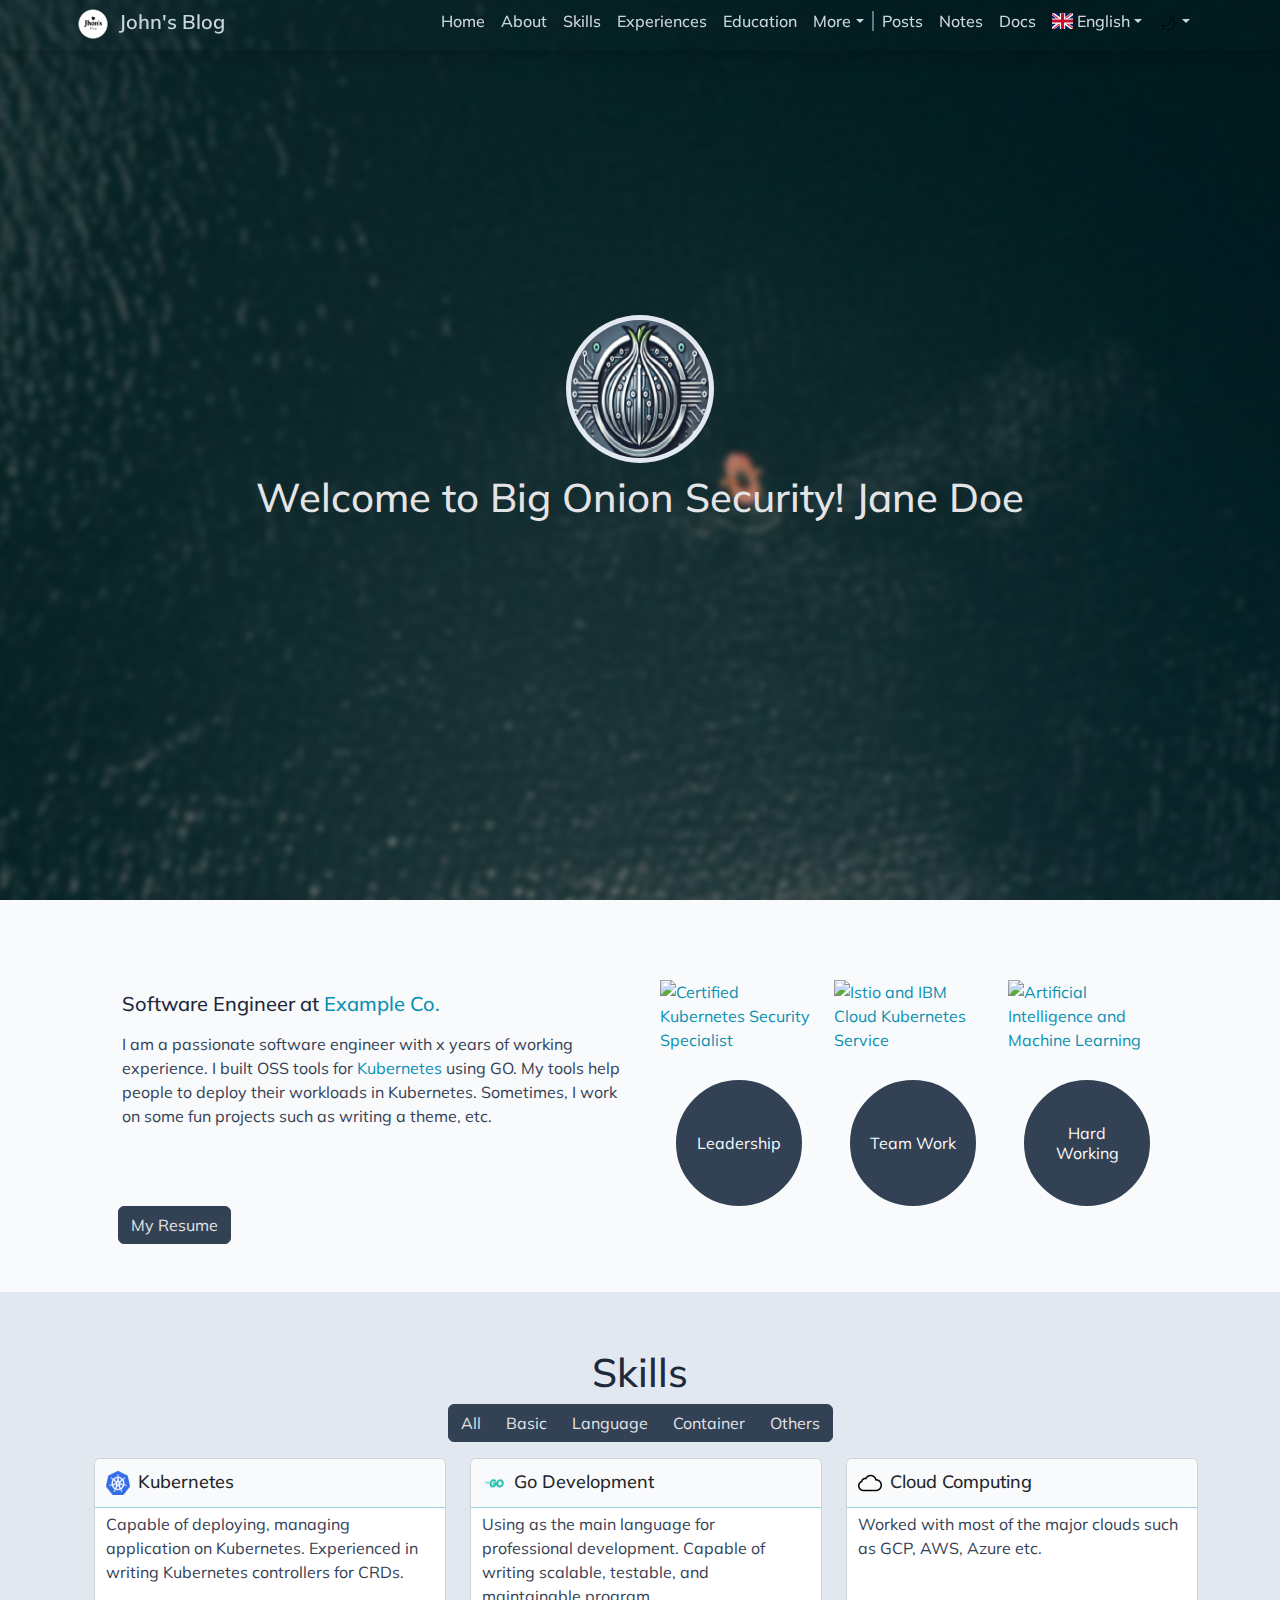
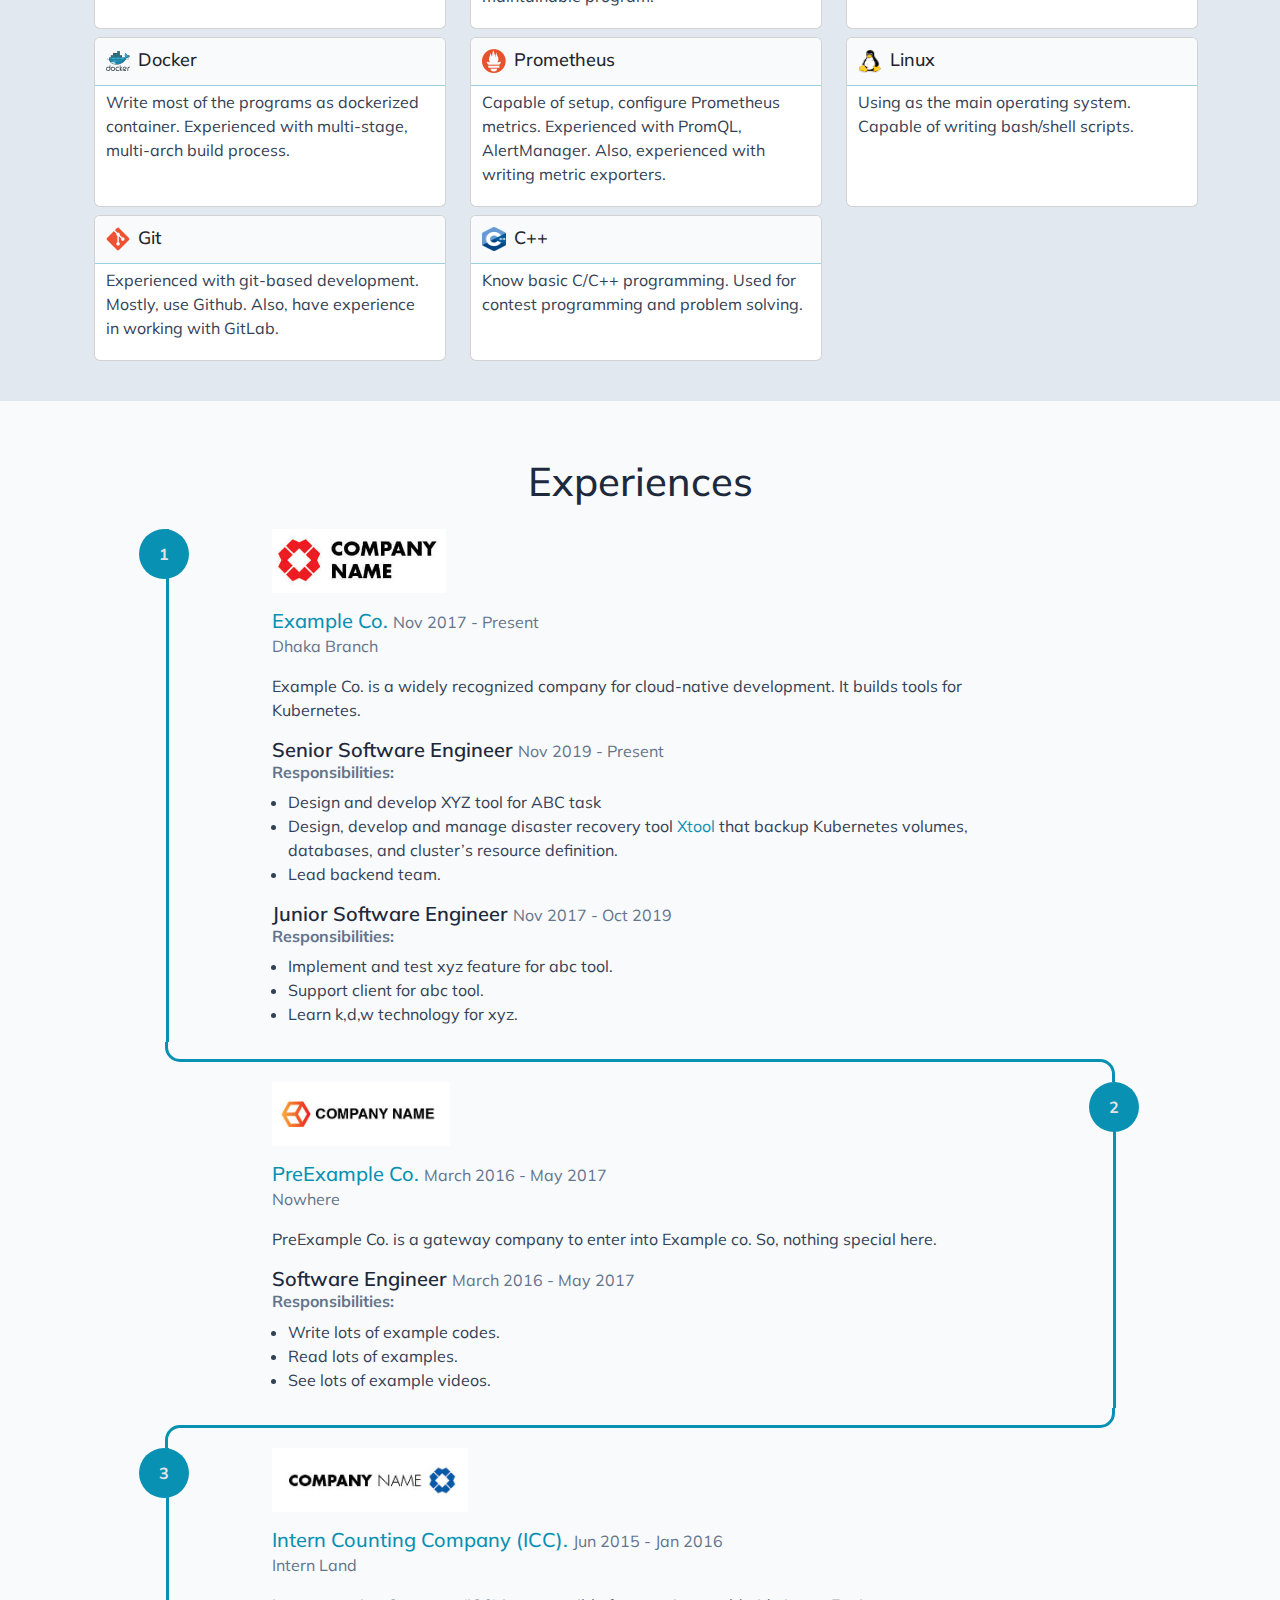
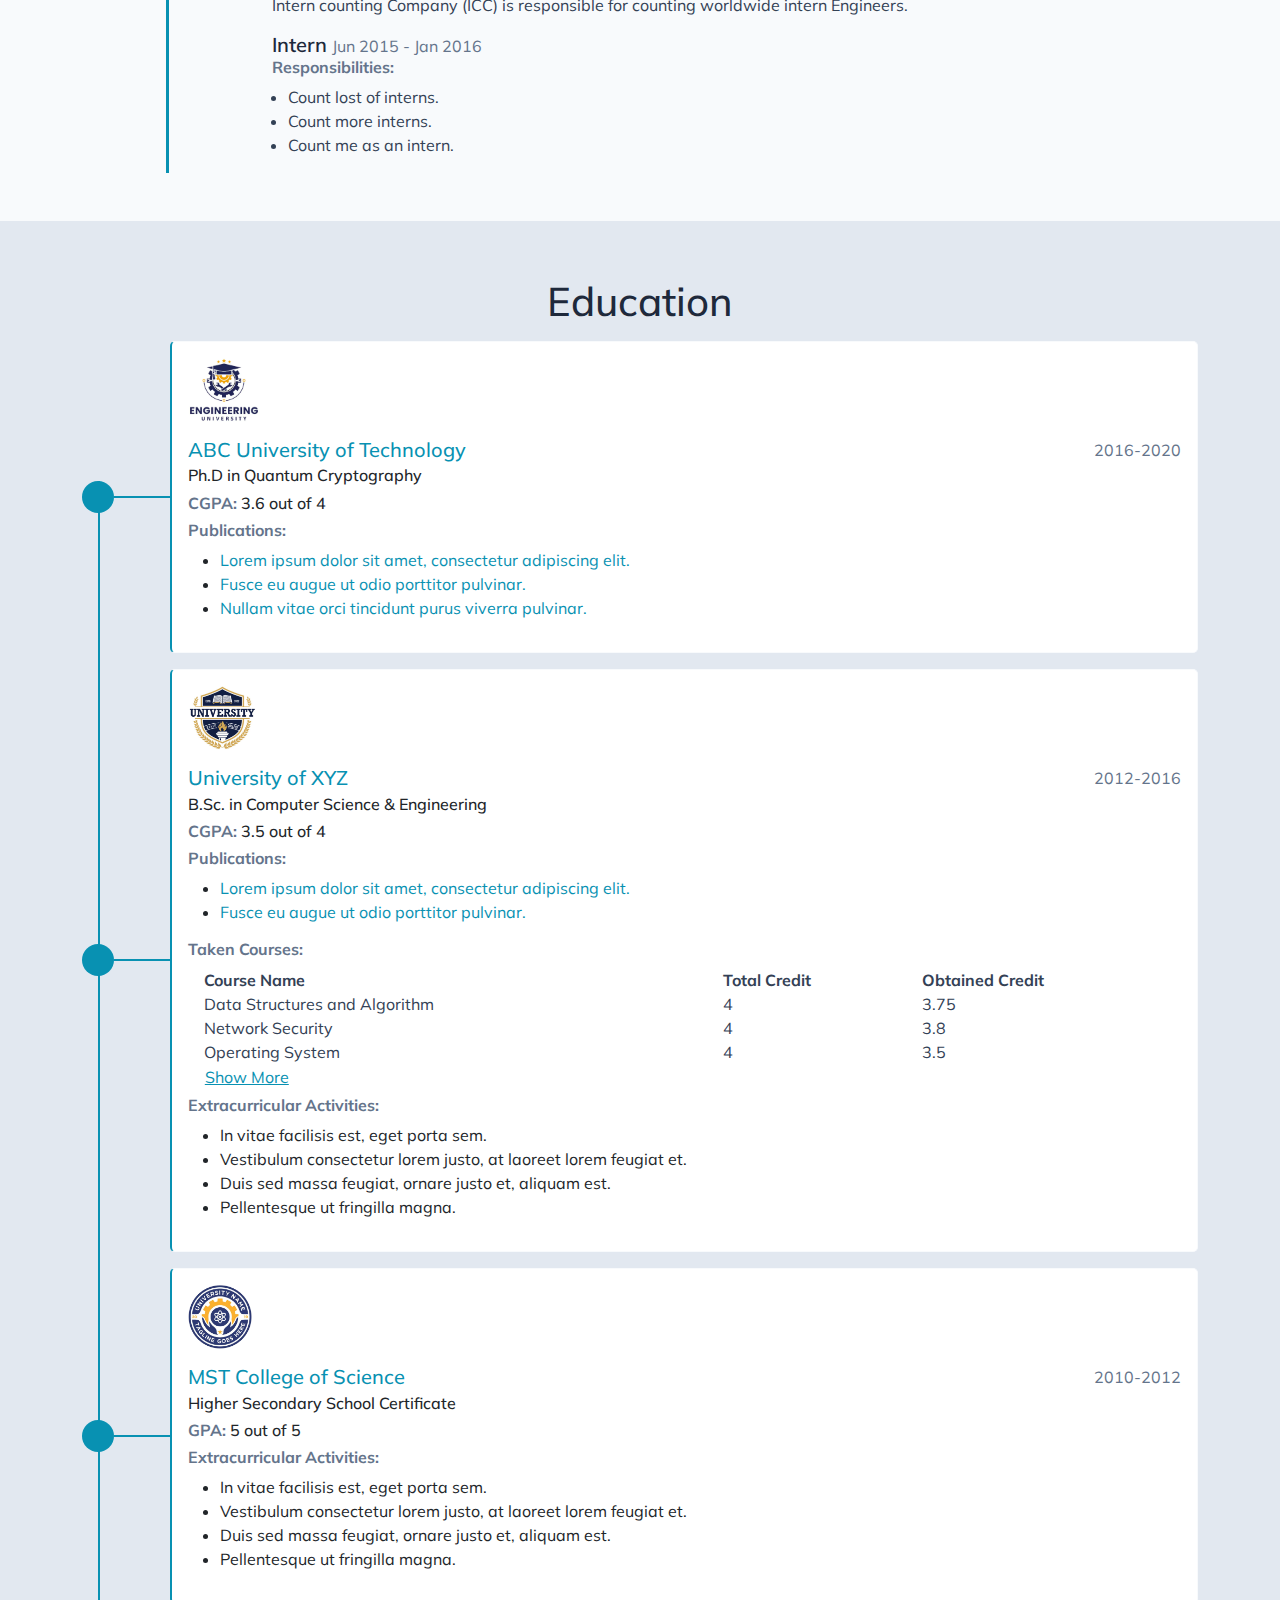
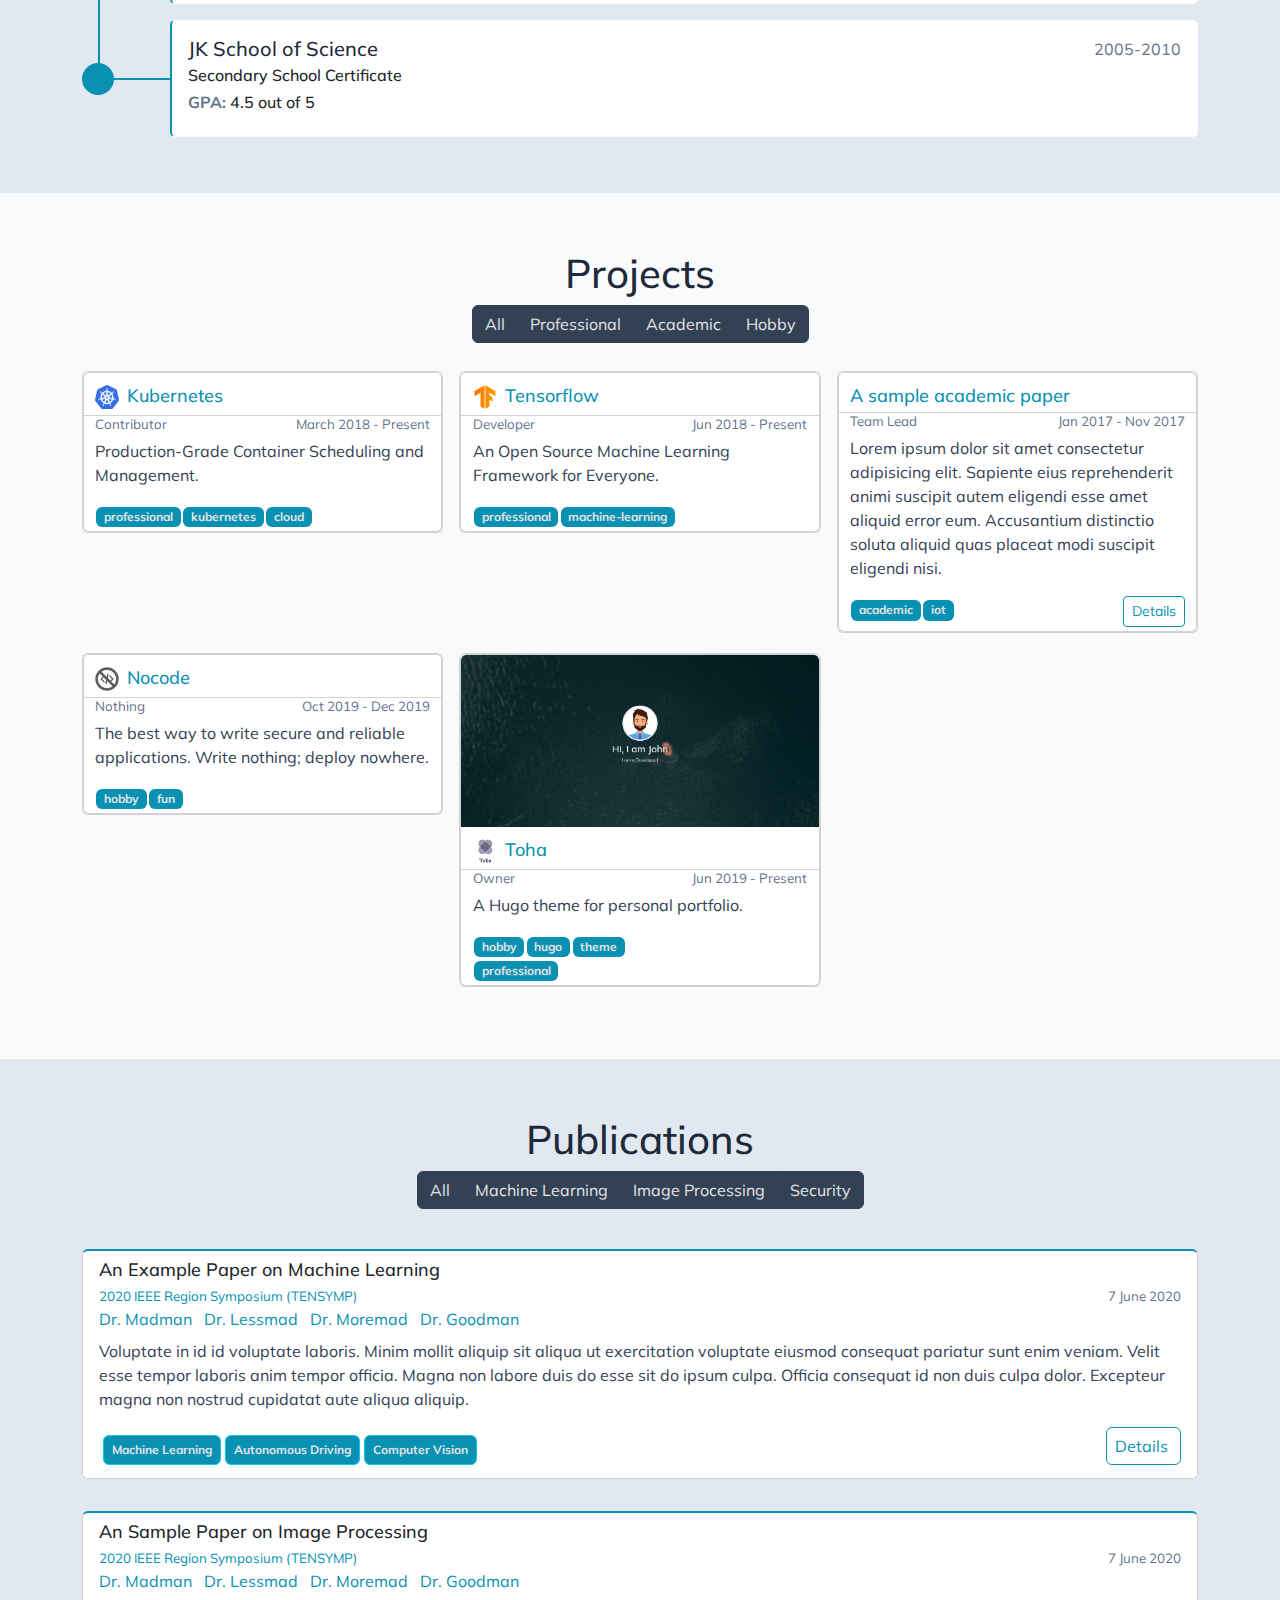
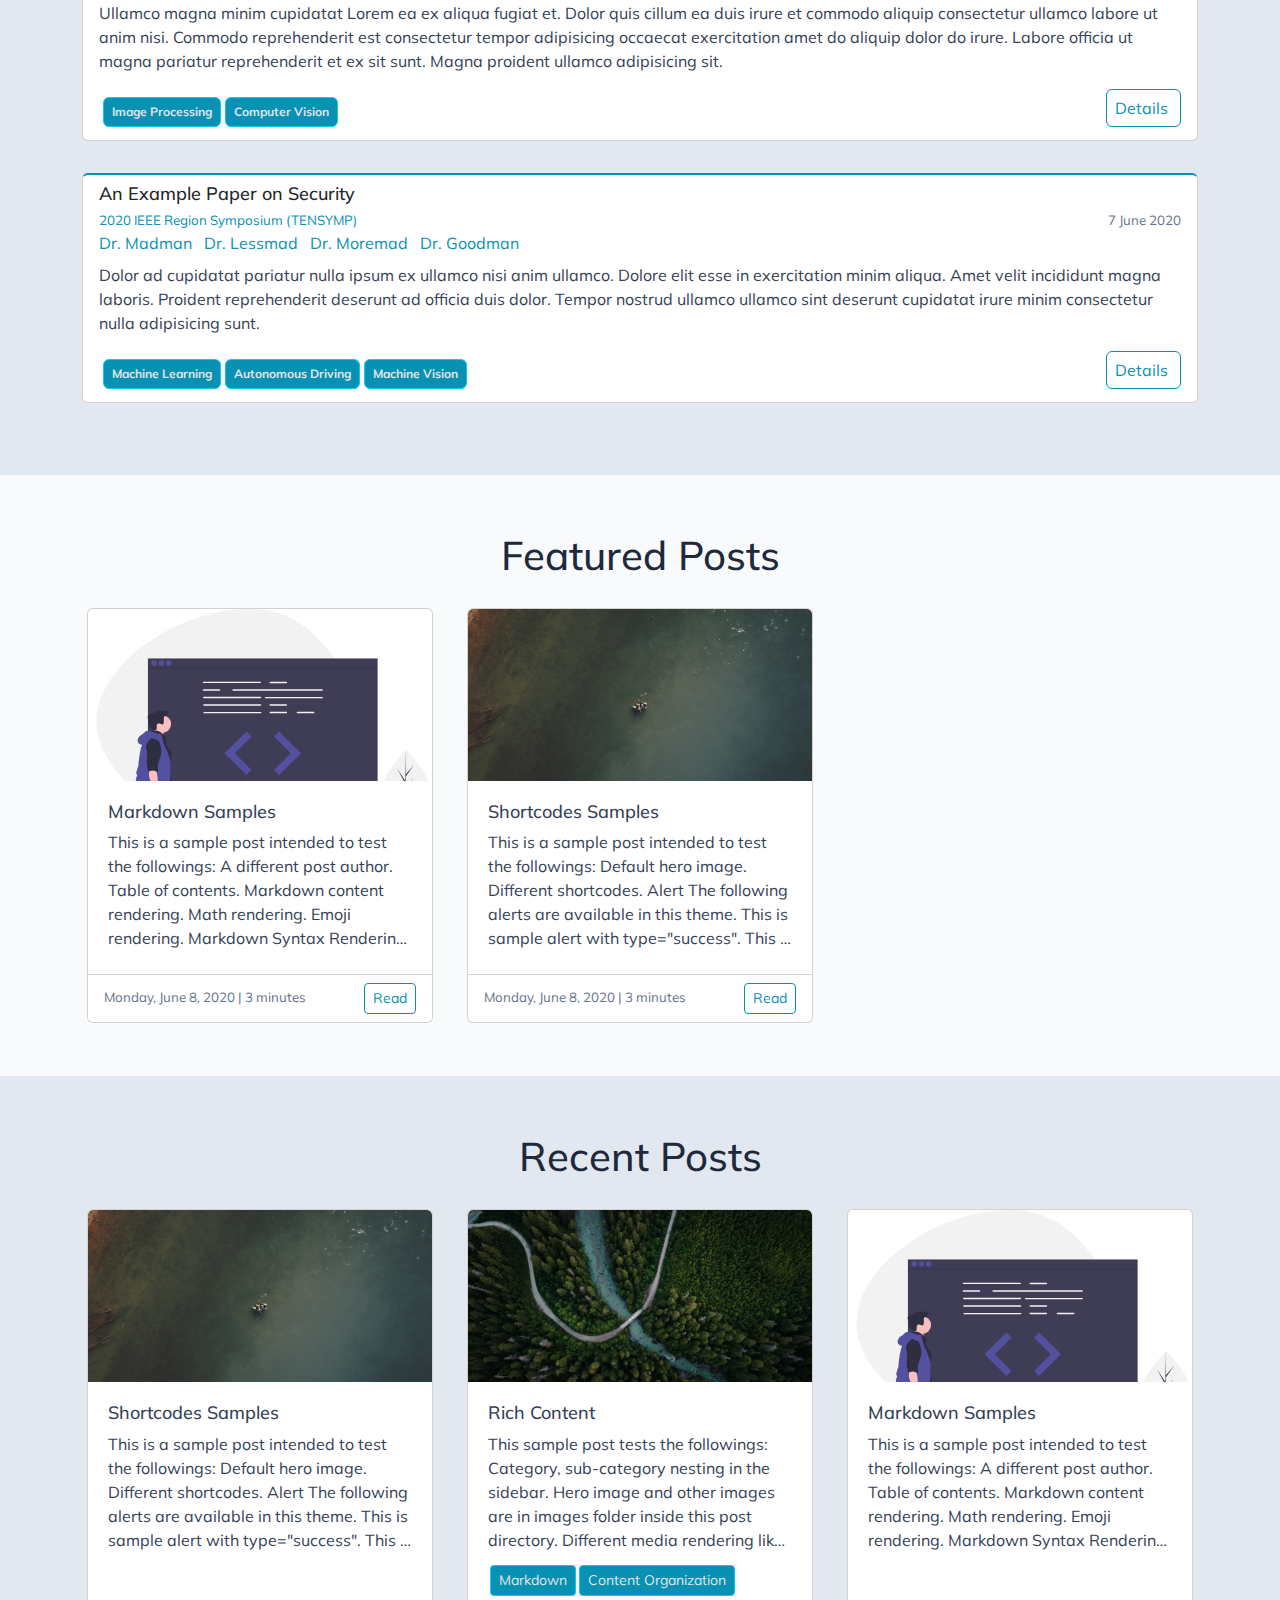
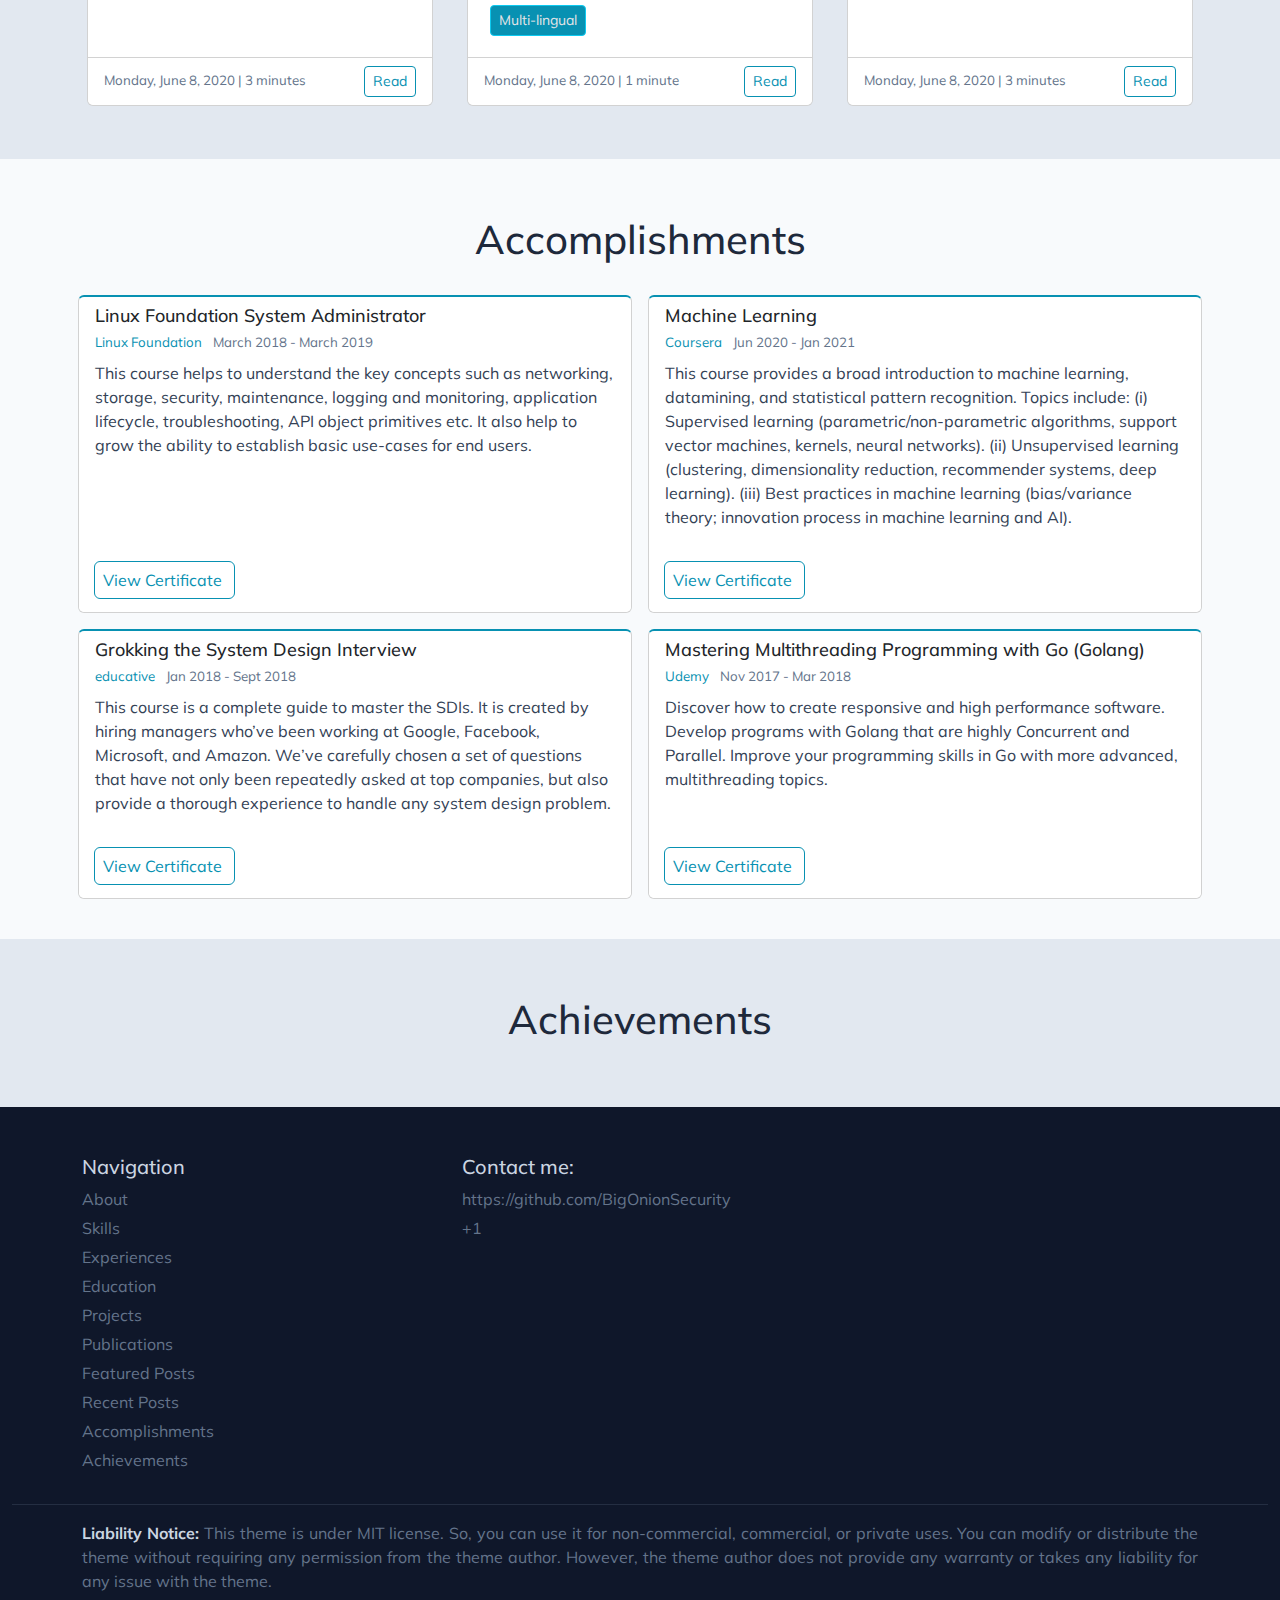
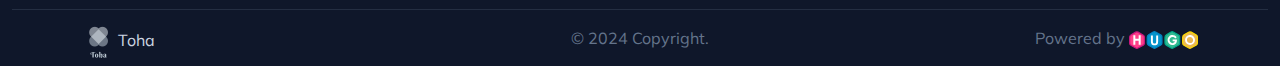
==== commit 6bdef93c: "deploy: 6ac4ea442c17591de81ee2178087d8ee5d40bfc8" ====
--- a/index.html
+++ b/index.html
@@ -14,8 +14,8 @@
 বাংলা</a></div></li><li class="nav-item dropdown"><a class="nav-link dropdown-toggle" href=# id=themeSelector role=button data-bs-toggle=dropdown aria-haspopup=true aria-expanded=false><img id=navbar-theme-icon-svg class=theme-icon src=/icons/moon-svgrepo-com.svg width=20 alt="Dark Theme"></a><div id=themeMenu class="dropdown-menu dropdown-menu-icons-only" aria-labelledby=themeSelector><a class="dropdown-item nav-link" href=# data-scheme=light><img class=theme-icon src=/icons/sun-svgrepo-com.svg width=20 alt="Light Theme">
 </a><a class="dropdown-item nav-link" href=# data-scheme=dark><img class=theme-icon src=/icons/moon-svgrepo-com.svg width=20 alt="Dark Theme">
 </a><a class="dropdown-item nav-link" href=# data-scheme=system><img class=theme-icon src=/icons/computer-svgrepo-com.svg width=20 alt="System Theme"></a></div></li></ul></div></div><img src=/images/site/main-logo_hu1754343916303502928.png class=d-none id=main-logo alt=Logo>
-<img src=/images/site/inverted-logo_hu14458373468778497799.png class=d-none id=inverted-logo alt="Inverted Logo"></nav><div class="container-fluid home" id=home><style>#homePageBackgroundImageDivStyled{background-image:url(/images/site/background_hu13621154299575149818.jpg)}@media(min-width:500px) and (max-width:800px){#homePageBackgroundImageDivStyled{background-image:url(/images/site/background_hu18162009588661714486.jpg)}}@media(min-width:801px) and (max-width:1200px){#homePageBackgroundImageDivStyled{background-image:url(/images/site/background_hu10776515153834263480.jpg)}}@media(min-width:1201px) and (max-width:1500px){#homePageBackgroundImageDivStyled{background-image:url(/images/site/background_hu15176109211747325344.jpg)}}@media(min-width:1501px){#homePageBackgroundImageDivStyled{background-image:url(/images/site/background.jpg)}}</style><span class=on-the-fly-behavior></span><div id=homePageBackgroundImageDivStyled class="background container-fluid"></div><div class="container content text-center"><img src=/images/author/john_hu1439787993954968696.png class="rounded-circle mx-auto d-block img-fluid" alt="Author Image"><h1 class=greeting>Welcome to Big Onion Security Company. My name is Pete</h1><div class=typing-carousel><span id=ityped class=ityped></span>
-<span class=ityped-cursor></span></div><ul id=typing-carousel-data><li>I am a Developer1</li><li>I am a Devops</li><li>I love servers</li><li>I work on open-source projects</li><li>I love to work with some fun projects</li></ul><a href=#about class=arrow-center aria-label="Read More - Pete"><i class="arrow bounce fa fa-chevron-down"></i></a></div></div><div class="container-fluid section-holder d-flex bg-primary"><div class="container anchor p-lg-5 about-section" id=about><div class="row pt-sm-2 pt-md-4 align-self-center"><div class=col-sm-6><h3 class=p-1>Pete Cipolone</h3><h5 class=p-1>Software Engineer
+<img src=/images/site/inverted-logo_hu14458373468778497799.png class=d-none id=inverted-logo alt="Inverted Logo"></nav><div class="container-fluid home" id=home><style>#homePageBackgroundImageDivStyled{background-image:url(/images/site/background_hu13621154299575149818.jpg)}@media(min-width:500px) and (max-width:800px){#homePageBackgroundImageDivStyled{background-image:url(/images/site/background_hu18162009588661714486.jpg)}}@media(min-width:801px) and (max-width:1200px){#homePageBackgroundImageDivStyled{background-image:url(/images/site/background_hu10776515153834263480.jpg)}}@media(min-width:1201px) and (max-width:1500px){#homePageBackgroundImageDivStyled{background-image:url(/images/site/background_hu15176109211747325344.jpg)}}@media(min-width:1501px){#homePageBackgroundImageDivStyled{background-image:url(/images/site/background.jpg)}}</style><span class=on-the-fly-behavior></span><div id=homePageBackgroundImageDivStyled class="background container-fluid"></div><div class="container content text-center"><img src=/images/author/main_onion_hu13791163998160027243.png class="rounded-circle mx-auto d-block img-fluid" alt="Author Image"><h1 class=greeting>Welcome to Big Onion Security! Jane Doe</h1><div class=typing-carousel><span id=ityped class=ityped></span>
+<span class=ityped-cursor></span></div><ul id=typing-carousel-data><li>I am a Pentester</li><li>I am a Course Creator</li><li>I love to build things</li></ul><a href=#about class=arrow-center aria-label="Read More - Jane Doe"><i class="arrow bounce fa fa-chevron-down"></i></a></div></div><div class="container-fluid section-holder d-flex bg-primary"><div class="container anchor p-lg-5 about-section" id=about><div class="row pt-sm-2 pt-md-4 align-self-center"><div class=col-sm-6><h3 class=p-1></h3><h5 class=p-1>Software Engineer
 at <a href=https://www.example.com title="Example Co." target=_blank rel=noopener>Example Co.</a></h5><p class="p-1 text-justify">I am a passionate software engineer with x years of working experience. I built OSS tools for <a href=https://kubernetes.io/ target=_blank rel=noopener>Kubernetes</a> using GO. My tools help people to deploy their workloads in Kubernetes. Sometimes, I work on some fun projects such as writing a theme, etc.</p><div class="text-container ms-auto"><ul class="social-link d-flex"><li><a href=mailto:example@gmail.com title=Email target=_blank rel=noopener><i class="fas fa-envelope"></i></a></li><li><a href=https://www.github.com/example title=Github target=_blank rel=noopener><i class="fab fa-github"></i></a></li><li><a href=# title=Stackoverflow target=_blank rel=noopener><i class="fab fa-stack-overflow"></i></a></li><li><a href=# title=LinkedIn target=_blank rel=noopener><i class="fab fa-linkedin"></i></a></li><li><a href=# title=Twitter target=_blank rel=noopener><i class="fab fa-twitter"></i></a></li><li><a href=# title=Facebook target=_blank rel=noopener><i class="fab fa-facebook"></i></a></li><li><a href=# title=Mastadon target=_blank rel="me noopener"><i class="fab fa-mastodon"></i></a></li><li><a href=https://www.researchgate.net/profile/john-doe title=ResearchGate target=_blank rel=noopener><i class="fab fa-researchgate"></i></a></li></ul></div><a href=/files/resume.pdf title="My Resume" target=#><button class="btn btn-dark">My Resume</button></a></div><div class="col-sm-6 pt-5 ps-md-4 ps-sm-3 pt-sm-0"><div class=row><div class="col-6 col-lg-4 p-2"><div class=certificate-badge><a href=https://www.credly.com/org/the-linux-foundation/badge/exam-developer-certified-kubernetes-security-specialist target=_blank rel="noopener noreferrer"><img src=https://images.credly.com/size/680x680/images/f4bf92ed-8985-40b2-bc07-2f9308780854/kubernetes-security-specialist-logo-examdev.png alt="Certified Kubernetes Security Specialist"></a></div></div><div class="col-6 col-lg-4 p-2"><div class=certificate-badge><a href=https://www.credly.com/org/the-linux-foundation/badge/exam-developer-certified-kubernetes-security-specialist target=_blank rel="noopener noreferrer"><img src=https://images.credly.com/size/680x680/images/8d34d489-84bf-4861-a4a0-9e9d68318c5c/Beyond_basics_of_Istio_on_Cloud_v2.png alt="Istio and IBM Cloud Kubernetes Service"></a></div></div><div class="col-6 col-lg-4 p-2"><div class=certificate-badge><a href=https://www.credly.com/org/grupo-bancolombia/badge/artificial-intelligence-and-machine-learning target=_blank rel="noopener noreferrer"><img src=https://images.credly.com/size/680x680/images/e027514f-9d07-4b29-862f-fe21a8aaebf1/ae.png alt="Artificial Intelligence and Machine Learning"></a></div></div><div class="col-6 col-lg-4 p-2"><div class="circular-progress blue"><span class=circular-progress-left><span class="circular-progress-bar circular-progress-percentage-35 circular-progress-percentage-50-delay"></span>
 </span><span class=circular-progress-right><span class="circular-progress-bar circular-progress-percentage-50"></span></span><div class=circular-progress-value>Leadership</div></div></div><div class="col-6 col-lg-4 p-2"><div class="circular-progress yellow"><span class=circular-progress-left><span class="circular-progress-bar circular-progress-percentage-40 circular-progress-percentage-50-delay"></span>
 </span><span class=circular-progress-right><span class="circular-progress-bar circular-progress-percentage-50"></span></span><div class=circular-progress-value>Team Work</div></div></div><div class="col-6 col-lg-4 p-2"><div class="circular-progress orange"><span class=circular-progress-left><span class="circular-progress-bar circular-progress-percentage-35 circular-progress-percentage-50-delay"></span>
@@ -110,6 +110,6 @@
 <i class="fa-solid fa-magnifying-glass-plus" id=enlarge-icon></i><h4 class=title id=achievement-title>Graduation</h4><div class="caption hidden col-lg-6 text-start" id=caption><h4>Graduation</h4><p>Received Bachelor of Science (B.Sc.) in Computer Science and Engineer from XYZ University.</p></div><span style=background-image:url(/images/sections/achievements/graduation-cap_hu13593790690551442184.jpg) class=d-none id=SmallImage active=true></span>
 <span style=background-image:url(/images/sections/achievements/graduation-cap_hu12743054588386926517.jpg) class=d-none id=LargeImage></span></div><div class="achievement-entry text-center" style=background-image:url(/images/sections/achievements/woman-winner_hu7854061680472463003.jpg)><i class="fa-solid fa-xmark hidden"></i>
 <i class="fa-solid fa-magnifying-glass-plus" id=enlarge-icon></i><h4 class=title id=achievement-title>Award Winner</h4><div class="caption hidden col-lg-6 text-start" id=caption><h4>Award Winner</h4><p>Wined best paper award at IEE Conference 2020.</p></div><span style=background-image:url(/images/sections/achievements/woman-winner_hu7854061680472463003.jpg) class=d-none id=SmallImage active=true></span>
-<span style=background-image:url(/images/sections/achievements/woman-winner_hu9491142264800469944.jpg) class=d-none id=LargeImage></span></div></div></div></div><footer id=footer class="container-fluid text-center align-content-center footer pb-2"><div class="container pt-5"><div class="row text-start"><div class="col-md-4 col-sm-12"><h5>Navigation</h5><ul><li class=nav-item><a class=smooth-scroll href=https://cipolone95.github.io/#about>About</a></li><li class=nav-item><a class=smooth-scroll href=https://cipolone95.github.io/#skills>Skills</a></li><li class=nav-item><a class=smooth-scroll href=https://cipolone95.github.io/#experiences>Experiences</a></li><li class=nav-item><a class=smooth-scroll href=https://cipolone95.github.io/#education>Education</a></li><li class=nav-item><a class=smooth-scroll href=https://cipolone95.github.io/#projects>Projects</a></li><li class=nav-item><a class=smooth-scroll href=https://cipolone95.github.io/#publications>Publications</a></li><li class=nav-item><a class=smooth-scroll href=https://cipolone95.github.io/#featured-posts>Featured Posts</a></li><li class=nav-item><a class=smooth-scroll href=https://cipolone95.github.io/#recent-posts>Recent Posts</a></li><li class=nav-item><a class=smooth-scroll href=https://cipolone95.github.io/#accomplishments>Accomplishments</a></li><li class=nav-item><a class=smooth-scroll href=https://cipolone95.github.io/#achievements>Achievements</a></li></ul></div><div class="col-md-4 col-sm-12"><h5>Contact me:</h5><ul><li><a href=mailto:pete@petercipolone.info target=_blank rel=noopener><span><i class="fas fa-envelope"></i></span> <span>pete@petercipolone.info</span></a></li><li><a href=https://github.com/johndoe target=_blank rel=noopener><span><i class="fab fa-github"></i></span> <span>johndoe</span></a></li><li><a href=https://www.linkedin.com/in/johndoe target=_blank rel=noopener><span><i class="fab fa-linkedin"></i></span> <span>Pete Cipolone</span></a></li><li><span><i class="fas fa-phone-alt"></i></span> <span>+1</span></li><li><a href=https://www.researchgate.net/profile/john-doe target=_blank rel=noopener><span><i class="fab fa-researchgate"></i></span> <span>Pete Cipolone</span></a></li></ul></div></div></div><hr><div class=container><p id=disclaimer><strong>Liability Notice:</strong> This theme is under MIT license. So, you can use it for non-commercial, commercial, or private uses. You can modify or distribute the theme without requiring any permission from the theme author. However, the theme author does not provide any warranty or takes any liability for any issue with the theme.</p></div><hr><div class=container><div class="row text-start"><div class=col-md-4><a id=theme href=https://github.com/hugo-toha/toha target=_blank rel=noopener><img src=/images/theme-logo_hu16779671404603505019.png alt="Toha Theme Logo">
+<span style=background-image:url(/images/sections/achievements/woman-winner_hu9491142264800469944.jpg) class=d-none id=LargeImage></span></div></div></div></div><footer id=footer class="container-fluid text-center align-content-center footer pb-2"><div class="container pt-5"><div class="row text-start"><div class="col-md-4 col-sm-12"><h5>Navigation</h5><ul><li class=nav-item><a class=smooth-scroll href=https://cipolone95.github.io/#about>About</a></li><li class=nav-item><a class=smooth-scroll href=https://cipolone95.github.io/#skills>Skills</a></li><li class=nav-item><a class=smooth-scroll href=https://cipolone95.github.io/#experiences>Experiences</a></li><li class=nav-item><a class=smooth-scroll href=https://cipolone95.github.io/#education>Education</a></li><li class=nav-item><a class=smooth-scroll href=https://cipolone95.github.io/#projects>Projects</a></li><li class=nav-item><a class=smooth-scroll href=https://cipolone95.github.io/#publications>Publications</a></li><li class=nav-item><a class=smooth-scroll href=https://cipolone95.github.io/#featured-posts>Featured Posts</a></li><li class=nav-item><a class=smooth-scroll href=https://cipolone95.github.io/#recent-posts>Recent Posts</a></li><li class=nav-item><a class=smooth-scroll href=https://cipolone95.github.io/#accomplishments>Accomplishments</a></li><li class=nav-item><a class=smooth-scroll href=https://cipolone95.github.io/#achievements>Achievements</a></li></ul></div><div class="col-md-4 col-sm-12"><h5>Contact me:</h5><ul><li><a href=mailto: target=_blank rel=noopener><span><i class="fas fa-envelope"></i></span> <span></span></a></li><li><a href=https://github.com/https://github.com/BigOnionSecurity target=_blank rel=noopener><span><i class="fab fa-github"></i></span> <span>https://github.com/BigOnionSecurity</span></a></li><li><a href=https://www.linkedin.com/in/TBD target=_blank rel=noopener><span><i class="fab fa-linkedin"></i></span> <span></span></a></li><li><span><i class="fas fa-phone-alt"></i></span> <span>+1</span></li><li><a href=https://www.researchgate.net/profile/TBD target=_blank rel=noopener><span><i class="fab fa-researchgate"></i></span> <span></span></a></li></ul></div></div></div><hr><div class=container><p id=disclaimer><strong>Liability Notice:</strong> This theme is under MIT license. So, you can use it for non-commercial, commercial, or private uses. You can modify or distribute the theme without requiring any permission from the theme author. However, the theme author does not provide any warranty or takes any liability for any issue with the theme.</p></div><hr><div class=container><div class="row text-start"><div class=col-md-4><a id=theme href=https://github.com/hugo-toha/toha target=_blank rel=noopener><img src=/images/theme-logo_hu16779671404603505019.png alt="Toha Theme Logo">
 Toha</a></div><div class="col-md-4 text-center">© 2024 Copyright.</div><div class="col-md-4 text-end"><a id=hugo href=https://gohugo.io/ target=_blank rel=noopener>Powered by
 <img src=/images/hugo-logo.svg alt="Hugo Logo" height=18></a></div></div></div></footer><script src=/application.91bab9af3ea6af3cefda36641d1fdc76d78775d2a99c5cbbfd892093035465cf.js integrity="sha256-kbq5rz6mrzzv2jZkHR/cdteHddKpnFy7/YkgkwNUZc8=" defer></script></body></html>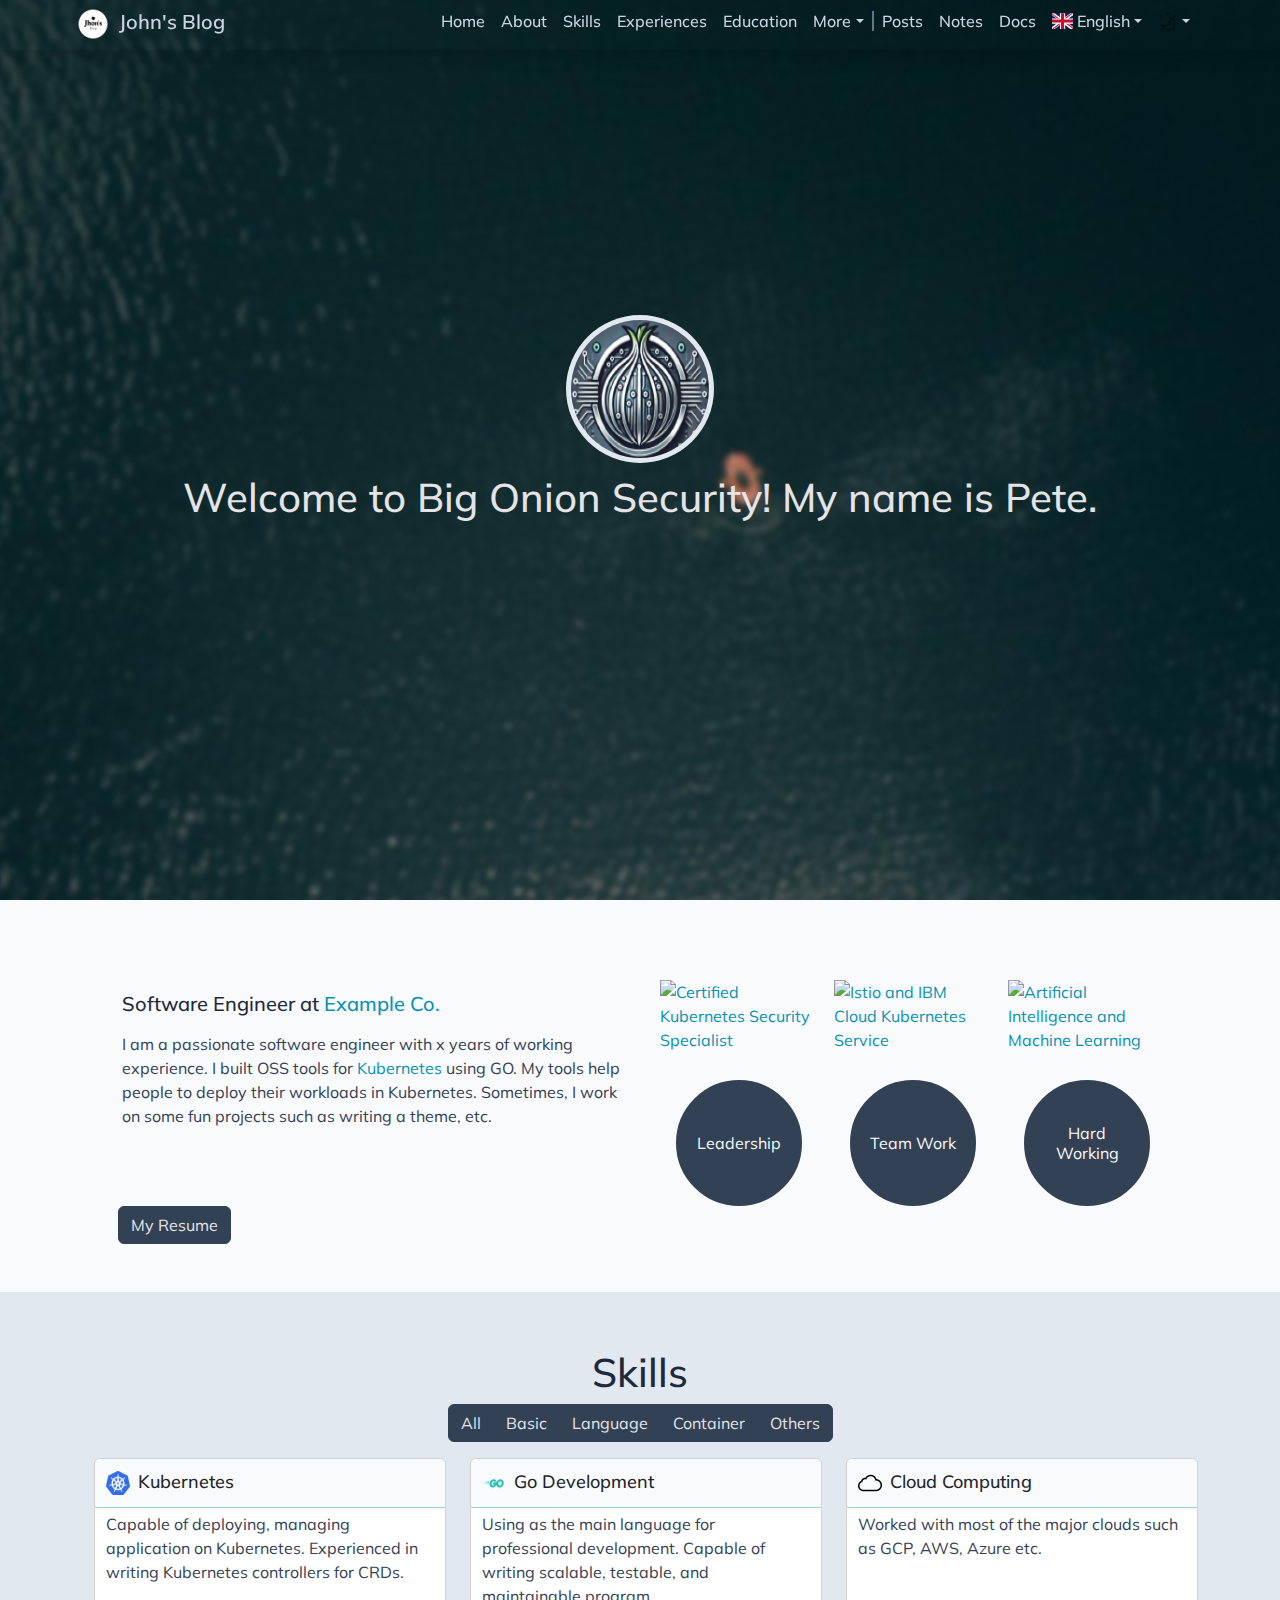
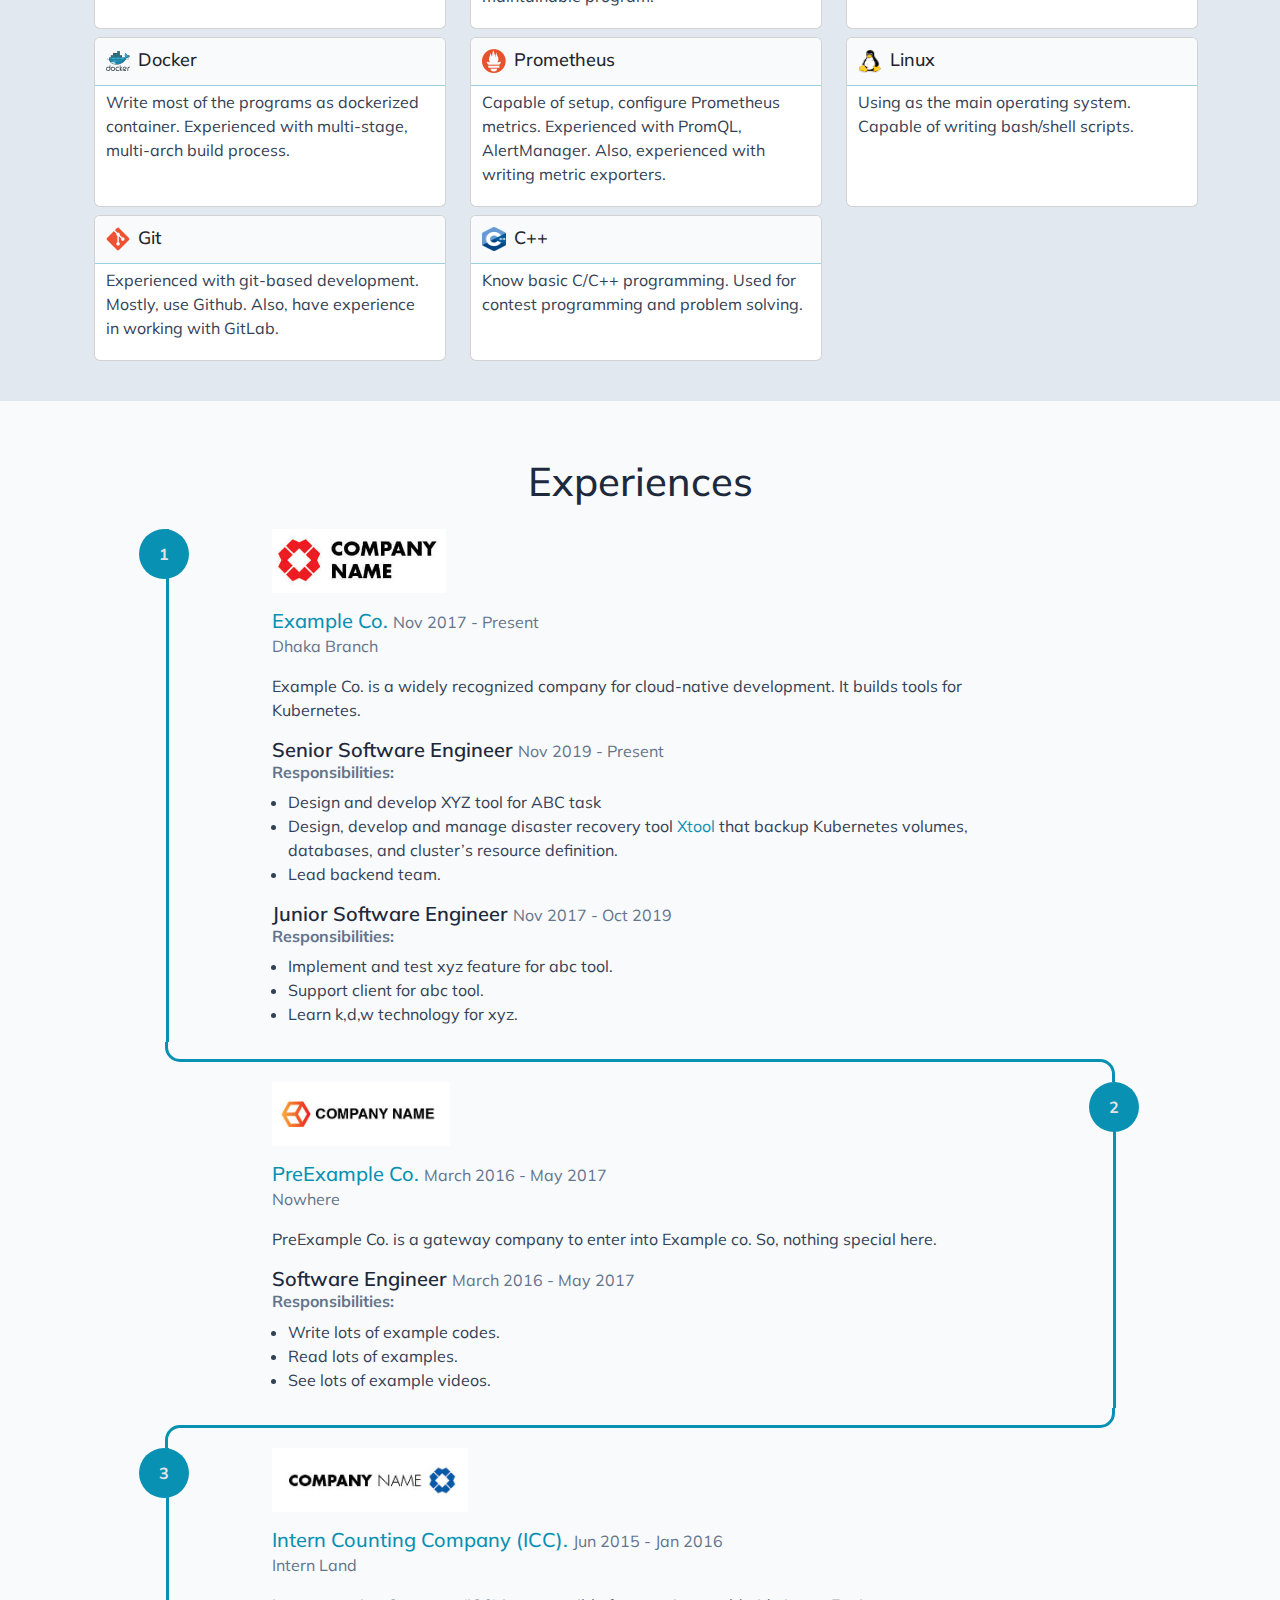
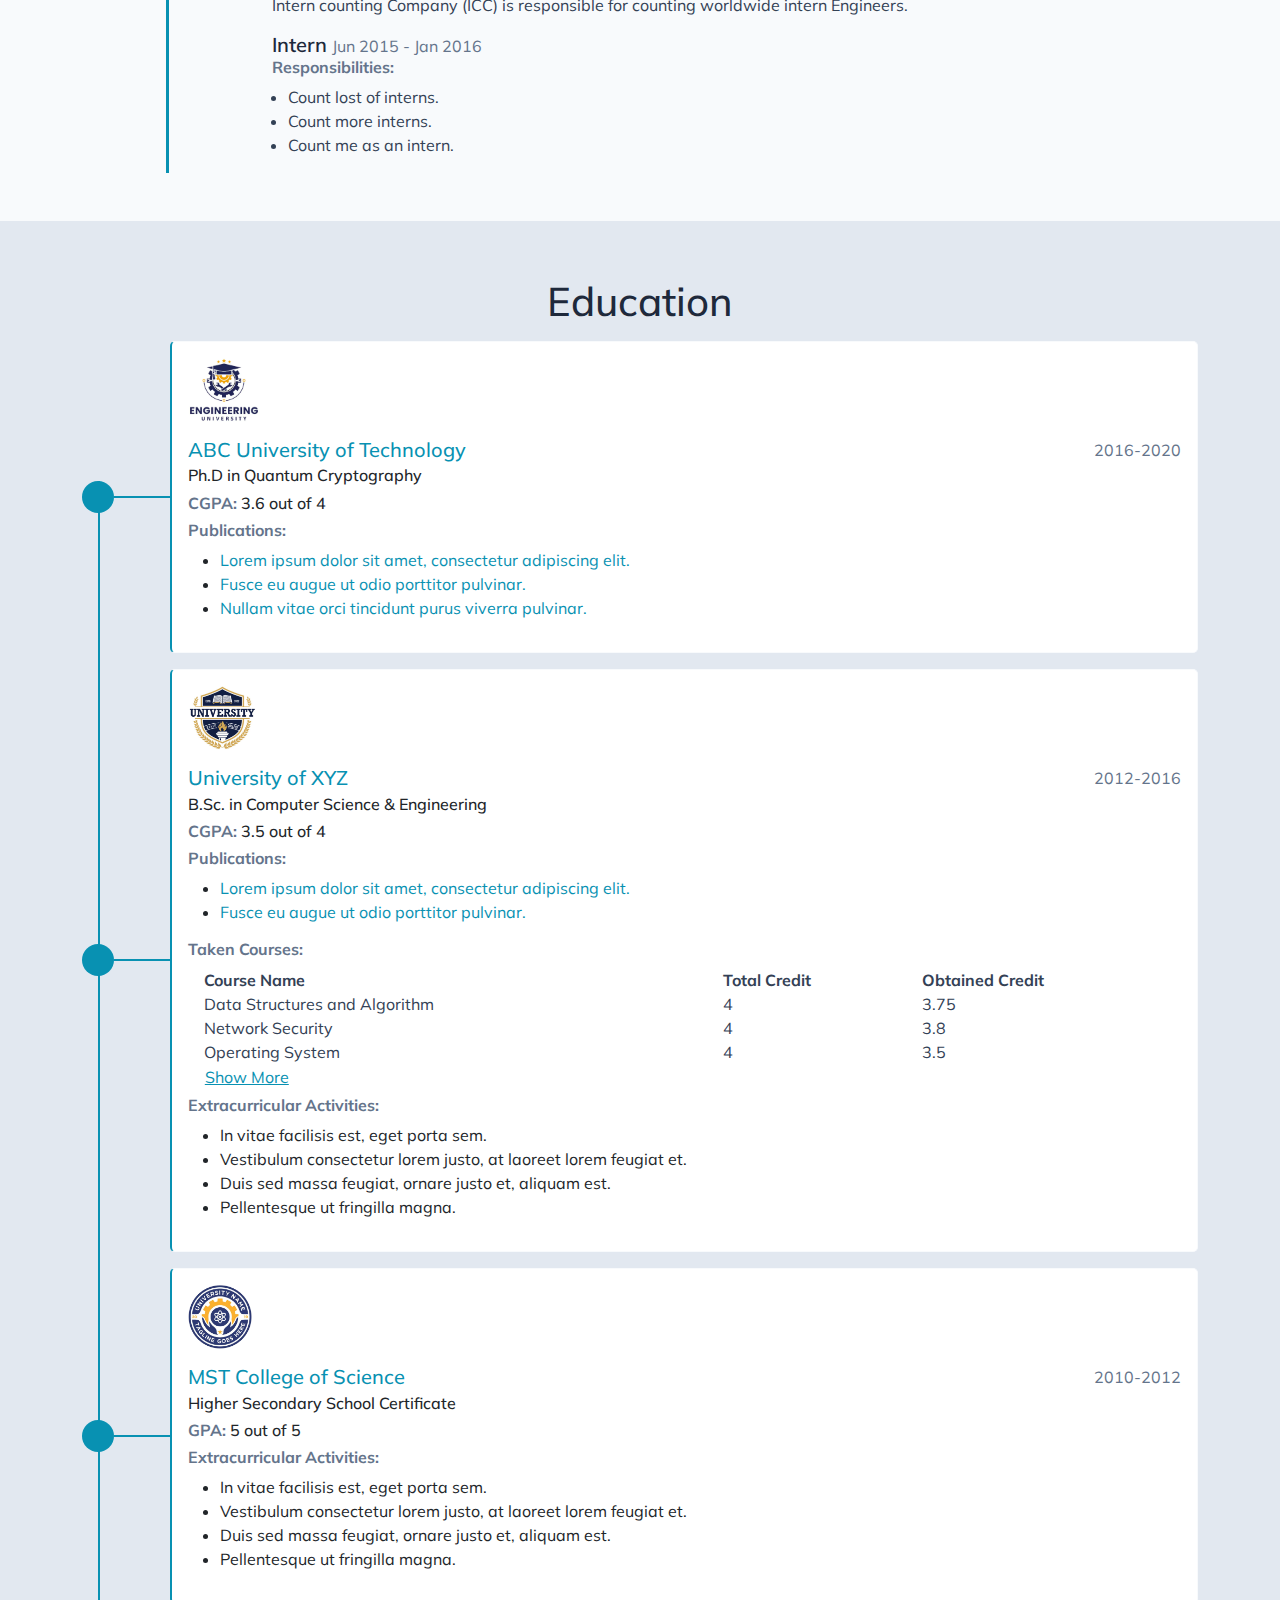
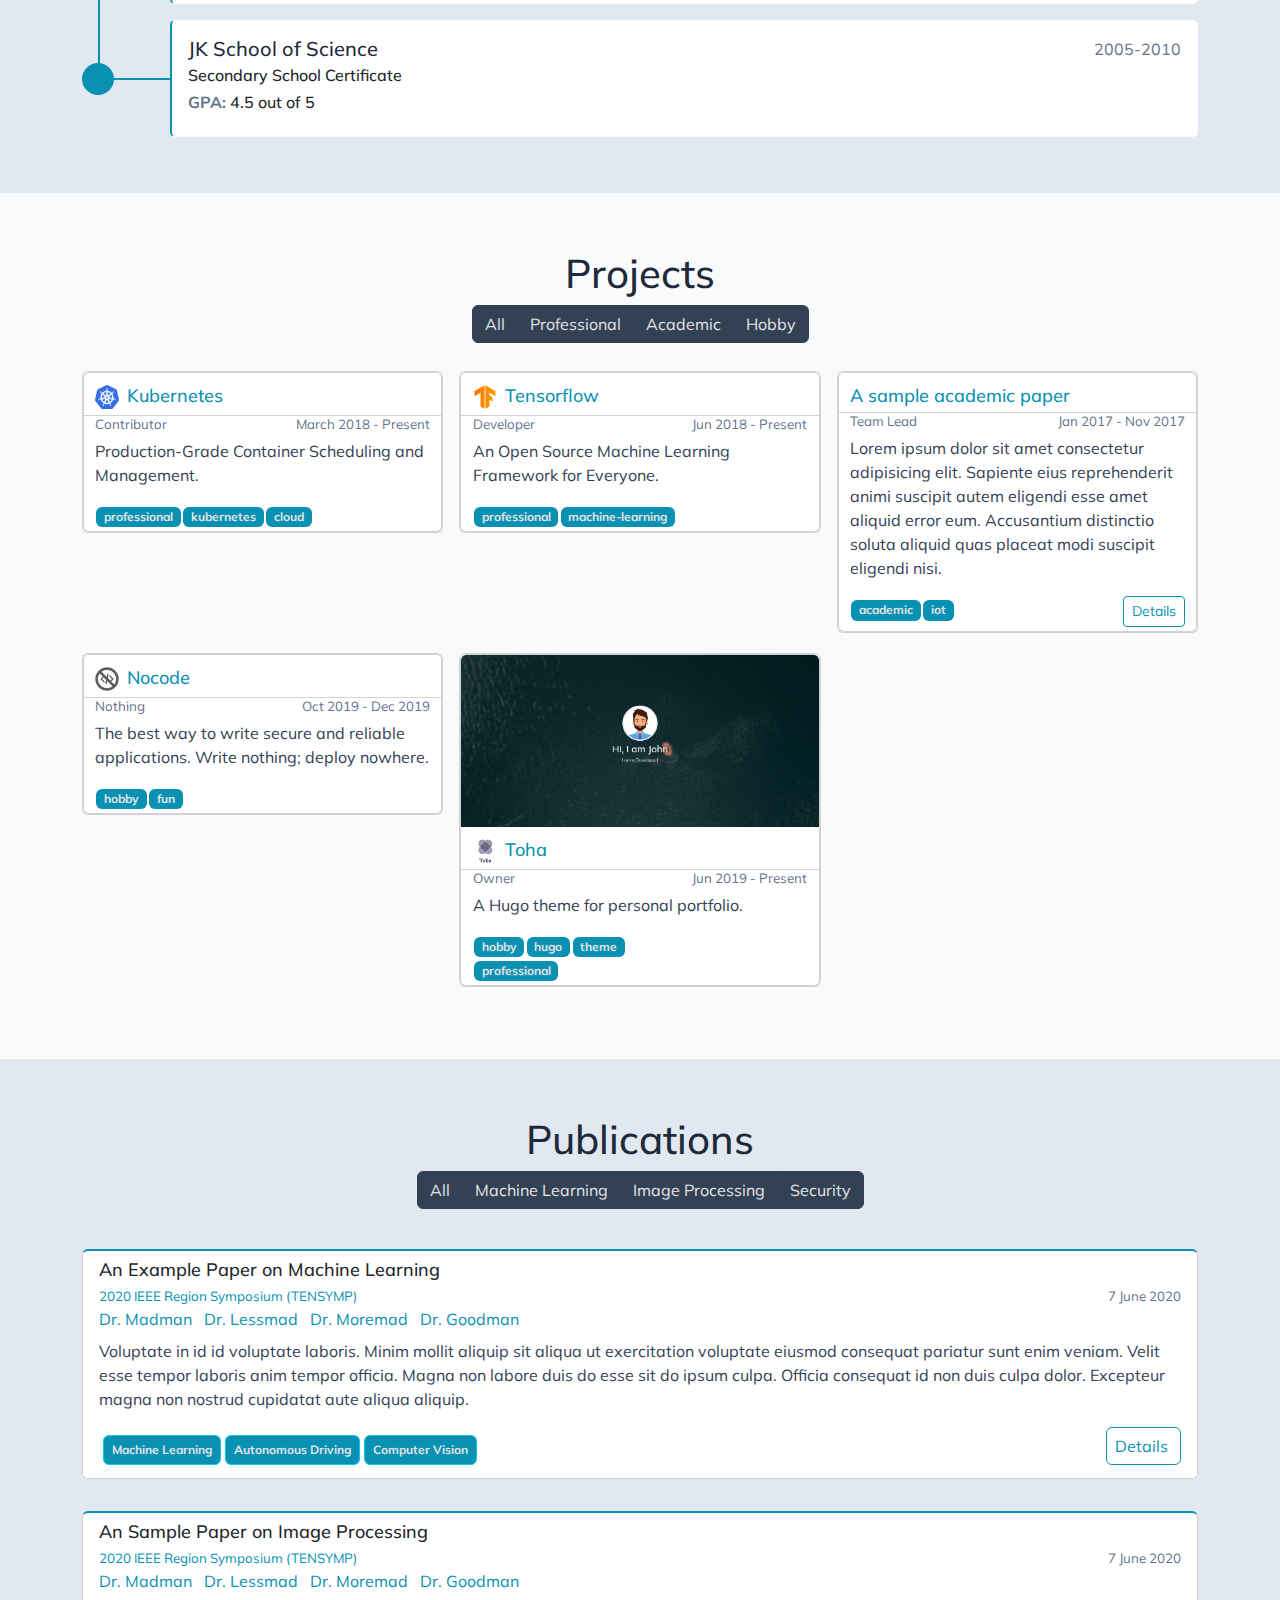
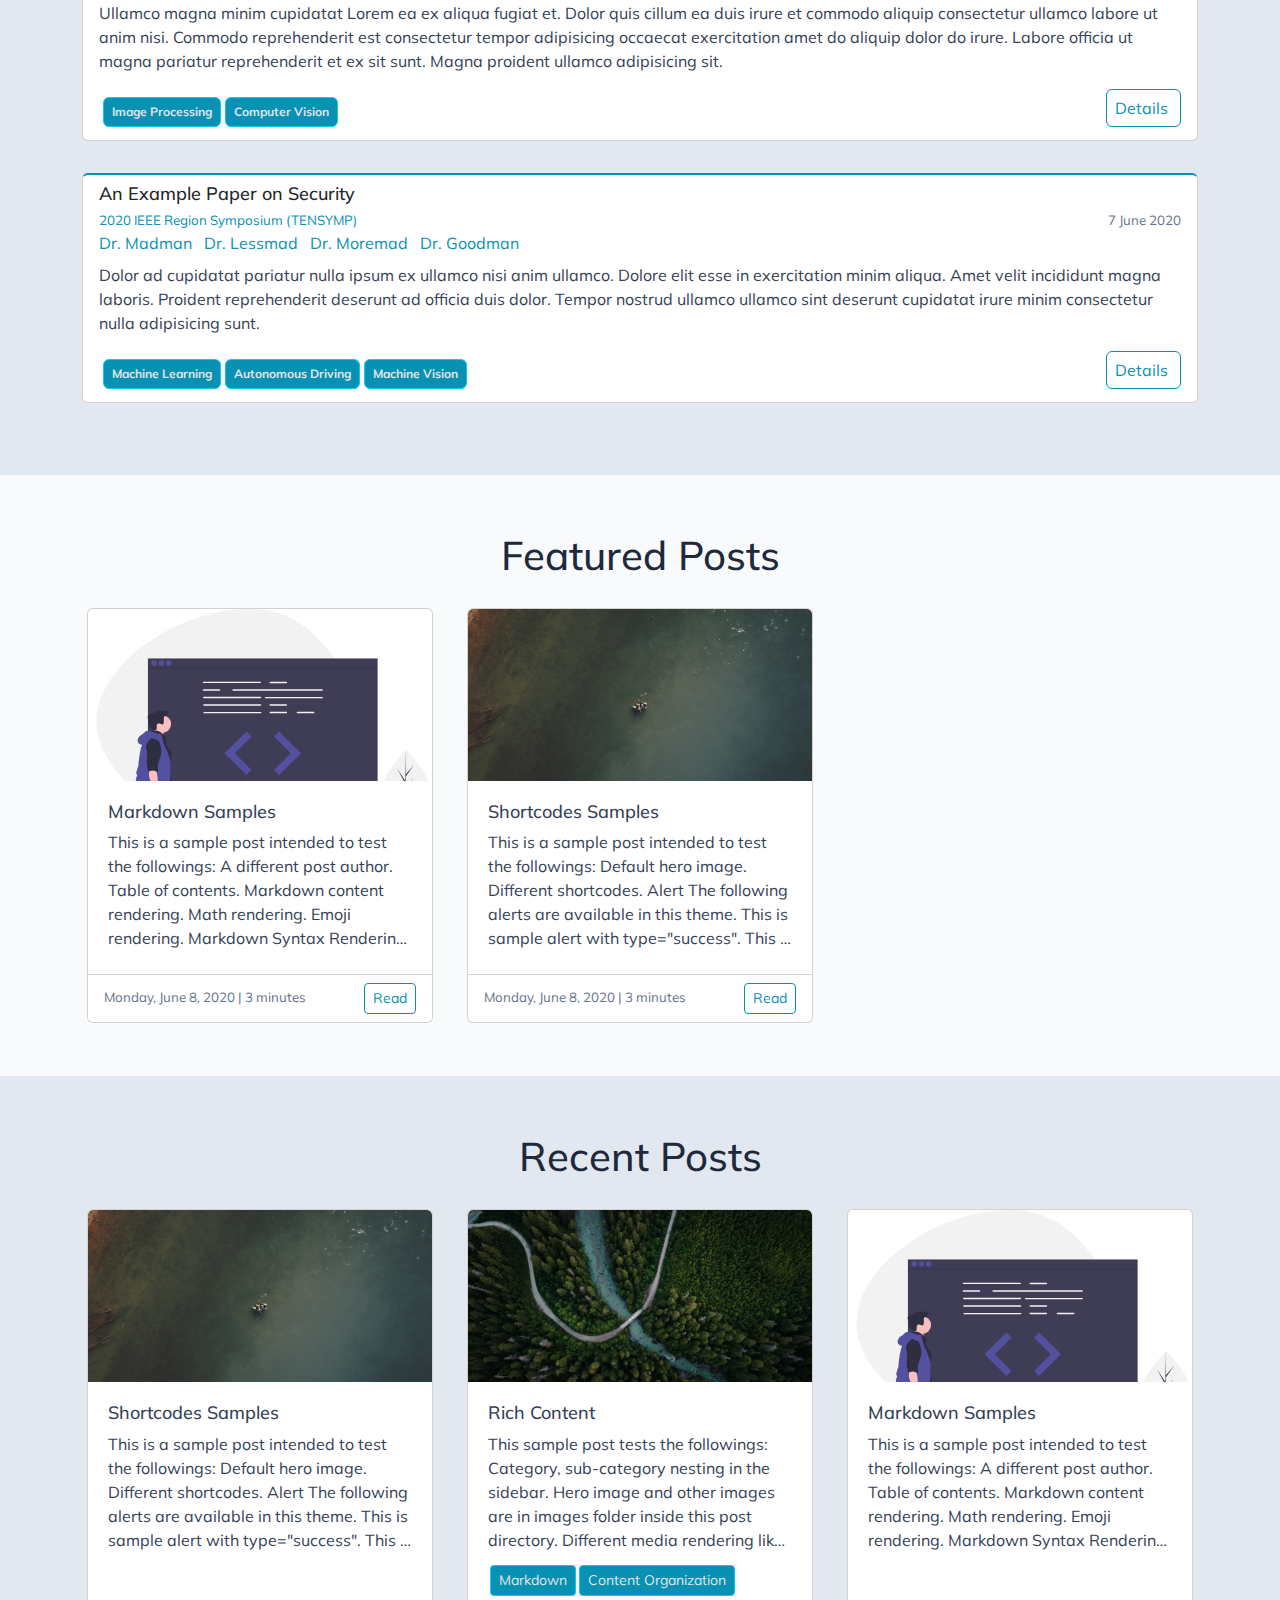
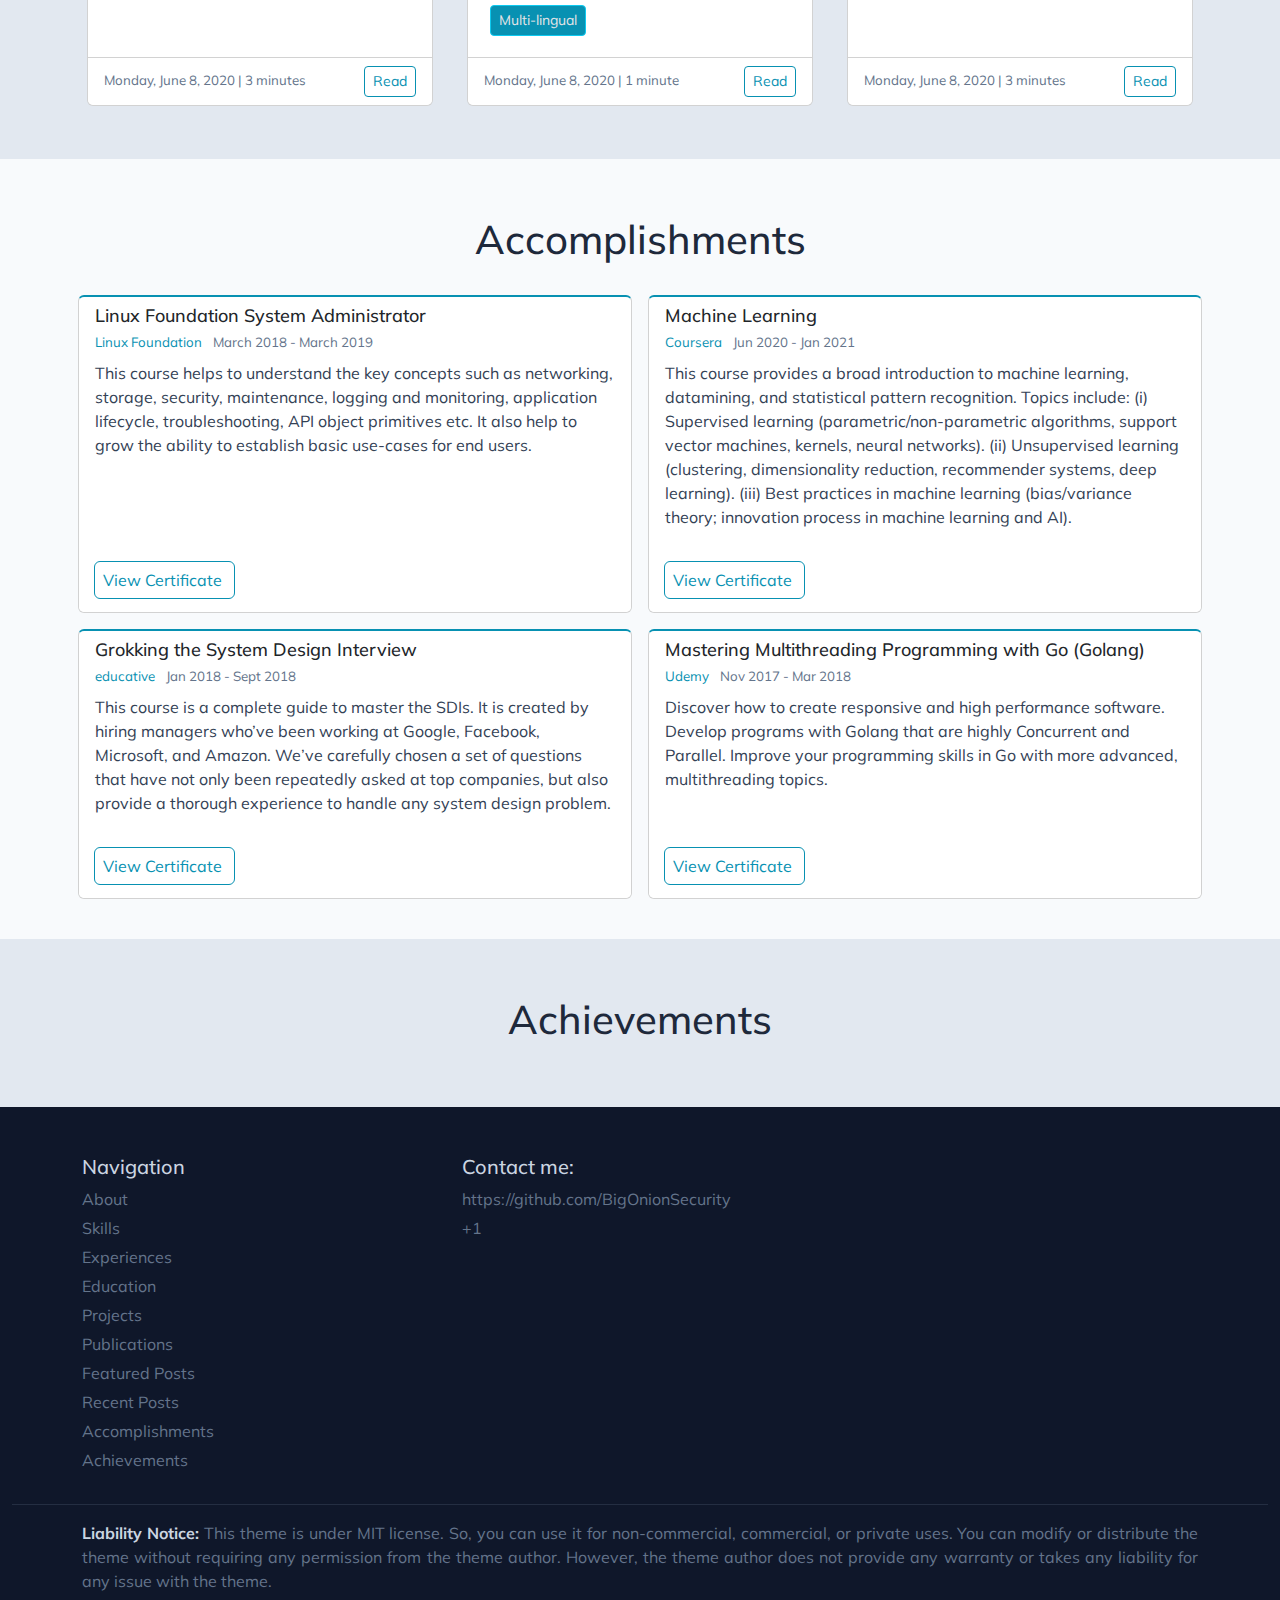
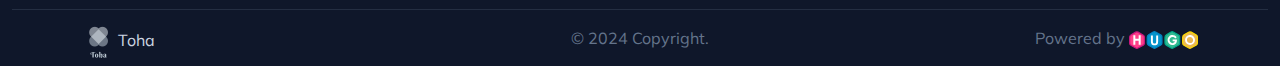
==== commit f7bc52e7: "deploy: 7c4d01743e15d71bf5b51e61e8e16d934964ff62" ====
--- a/index.html
+++ b/index.html
@@ -14,8 +14,8 @@
 বাংলা</a></div></li><li class="nav-item dropdown"><a class="nav-link dropdown-toggle" href=# id=themeSelector role=button data-bs-toggle=dropdown aria-haspopup=true aria-expanded=false><img id=navbar-theme-icon-svg class=theme-icon src=/icons/moon-svgrepo-com.svg width=20 alt="Dark Theme"></a><div id=themeMenu class="dropdown-menu dropdown-menu-icons-only" aria-labelledby=themeSelector><a class="dropdown-item nav-link" href=# data-scheme=light><img class=theme-icon src=/icons/sun-svgrepo-com.svg width=20 alt="Light Theme">
 </a><a class="dropdown-item nav-link" href=# data-scheme=dark><img class=theme-icon src=/icons/moon-svgrepo-com.svg width=20 alt="Dark Theme">
 </a><a class="dropdown-item nav-link" href=# data-scheme=system><img class=theme-icon src=/icons/computer-svgrepo-com.svg width=20 alt="System Theme"></a></div></li></ul></div></div><img src=/images/site/main-logo_hu1754343916303502928.png class=d-none id=main-logo alt=Logo>
-<img src=/images/site/inverted-logo_hu14458373468778497799.png class=d-none id=inverted-logo alt="Inverted Logo"></nav><div class="container-fluid home" id=home><style>#homePageBackgroundImageDivStyled{background-image:url(/images/site/background_hu13621154299575149818.jpg)}@media(min-width:500px) and (max-width:800px){#homePageBackgroundImageDivStyled{background-image:url(/images/site/background_hu18162009588661714486.jpg)}}@media(min-width:801px) and (max-width:1200px){#homePageBackgroundImageDivStyled{background-image:url(/images/site/background_hu10776515153834263480.jpg)}}@media(min-width:1201px) and (max-width:1500px){#homePageBackgroundImageDivStyled{background-image:url(/images/site/background_hu15176109211747325344.jpg)}}@media(min-width:1501px){#homePageBackgroundImageDivStyled{background-image:url(/images/site/background.jpg)}}</style><span class=on-the-fly-behavior></span><div id=homePageBackgroundImageDivStyled class="background container-fluid"></div><div class="container content text-center"><img src=/images/author/main_onion_hu13791163998160027243.png class="rounded-circle mx-auto d-block img-fluid" alt="Author Image"><h1 class=greeting>Welcome to Big Onion Security! Jane Doe</h1><div class=typing-carousel><span id=ityped class=ityped></span>
-<span class=ityped-cursor></span></div><ul id=typing-carousel-data><li>I am a Pentester</li><li>I am a Course Creator</li><li>I love to build things</li></ul><a href=#about class=arrow-center aria-label="Read More - Jane Doe"><i class="arrow bounce fa fa-chevron-down"></i></a></div></div><div class="container-fluid section-holder d-flex bg-primary"><div class="container anchor p-lg-5 about-section" id=about><div class="row pt-sm-2 pt-md-4 align-self-center"><div class=col-sm-6><h3 class=p-1></h3><h5 class=p-1>Software Engineer
+<img src=/images/site/inverted-logo_hu14458373468778497799.png class=d-none id=inverted-logo alt="Inverted Logo"></nav><div class="container-fluid home" id=home><style>#homePageBackgroundImageDivStyled{background-image:url(/images/site/background_hu13621154299575149818.jpg)}@media(min-width:500px) and (max-width:800px){#homePageBackgroundImageDivStyled{background-image:url(/images/site/background_hu18162009588661714486.jpg)}}@media(min-width:801px) and (max-width:1200px){#homePageBackgroundImageDivStyled{background-image:url(/images/site/background_hu10776515153834263480.jpg)}}@media(min-width:1201px) and (max-width:1500px){#homePageBackgroundImageDivStyled{background-image:url(/images/site/background_hu15176109211747325344.jpg)}}@media(min-width:1501px){#homePageBackgroundImageDivStyled{background-image:url(/images/site/background.jpg)}}</style><span class=on-the-fly-behavior></span><div id=homePageBackgroundImageDivStyled class="background container-fluid"></div><div class="container content text-center"><img src=/images/author/main_onion_hu13791163998160027243.png class="rounded-circle mx-auto d-block img-fluid" alt="Author Image"><h1 class=greeting>Welcome to Big Onion Security! My name is Pete.</h1><div class=typing-carousel><span id=ityped class=ityped></span>
+<span class=ityped-cursor></span></div><ul id=typing-carousel-data><li>I am a Pentester</li><li>I am a Course Creator</li><li>I love to build things</li></ul><a href=#about class=arrow-center aria-label="Read More - Pete."><i class="arrow bounce fa fa-chevron-down"></i></a></div></div><div class="container-fluid section-holder d-flex bg-primary"><div class="container anchor p-lg-5 about-section" id=about><div class="row pt-sm-2 pt-md-4 align-self-center"><div class=col-sm-6><h3 class=p-1></h3><h5 class=p-1>Software Engineer
 at <a href=https://www.example.com title="Example Co." target=_blank rel=noopener>Example Co.</a></h5><p class="p-1 text-justify">I am a passionate software engineer with x years of working experience. I built OSS tools for <a href=https://kubernetes.io/ target=_blank rel=noopener>Kubernetes</a> using GO. My tools help people to deploy their workloads in Kubernetes. Sometimes, I work on some fun projects such as writing a theme, etc.</p><div class="text-container ms-auto"><ul class="social-link d-flex"><li><a href=mailto:example@gmail.com title=Email target=_blank rel=noopener><i class="fas fa-envelope"></i></a></li><li><a href=https://www.github.com/example title=Github target=_blank rel=noopener><i class="fab fa-github"></i></a></li><li><a href=# title=Stackoverflow target=_blank rel=noopener><i class="fab fa-stack-overflow"></i></a></li><li><a href=# title=LinkedIn target=_blank rel=noopener><i class="fab fa-linkedin"></i></a></li><li><a href=# title=Twitter target=_blank rel=noopener><i class="fab fa-twitter"></i></a></li><li><a href=# title=Facebook target=_blank rel=noopener><i class="fab fa-facebook"></i></a></li><li><a href=# title=Mastadon target=_blank rel="me noopener"><i class="fab fa-mastodon"></i></a></li><li><a href=https://www.researchgate.net/profile/john-doe title=ResearchGate target=_blank rel=noopener><i class="fab fa-researchgate"></i></a></li></ul></div><a href=/files/resume.pdf title="My Resume" target=#><button class="btn btn-dark">My Resume</button></a></div><div class="col-sm-6 pt-5 ps-md-4 ps-sm-3 pt-sm-0"><div class=row><div class="col-6 col-lg-4 p-2"><div class=certificate-badge><a href=https://www.credly.com/org/the-linux-foundation/badge/exam-developer-certified-kubernetes-security-specialist target=_blank rel="noopener noreferrer"><img src=https://images.credly.com/size/680x680/images/f4bf92ed-8985-40b2-bc07-2f9308780854/kubernetes-security-specialist-logo-examdev.png alt="Certified Kubernetes Security Specialist"></a></div></div><div class="col-6 col-lg-4 p-2"><div class=certificate-badge><a href=https://www.credly.com/org/the-linux-foundation/badge/exam-developer-certified-kubernetes-security-specialist target=_blank rel="noopener noreferrer"><img src=https://images.credly.com/size/680x680/images/8d34d489-84bf-4861-a4a0-9e9d68318c5c/Beyond_basics_of_Istio_on_Cloud_v2.png alt="Istio and IBM Cloud Kubernetes Service"></a></div></div><div class="col-6 col-lg-4 p-2"><div class=certificate-badge><a href=https://www.credly.com/org/grupo-bancolombia/badge/artificial-intelligence-and-machine-learning target=_blank rel="noopener noreferrer"><img src=https://images.credly.com/size/680x680/images/e027514f-9d07-4b29-862f-fe21a8aaebf1/ae.png alt="Artificial Intelligence and Machine Learning"></a></div></div><div class="col-6 col-lg-4 p-2"><div class="circular-progress blue"><span class=circular-progress-left><span class="circular-progress-bar circular-progress-percentage-35 circular-progress-percentage-50-delay"></span>
 </span><span class=circular-progress-right><span class="circular-progress-bar circular-progress-percentage-50"></span></span><div class=circular-progress-value>Leadership</div></div></div><div class="col-6 col-lg-4 p-2"><div class="circular-progress yellow"><span class=circular-progress-left><span class="circular-progress-bar circular-progress-percentage-40 circular-progress-percentage-50-delay"></span>
 </span><span class=circular-progress-right><span class="circular-progress-bar circular-progress-percentage-50"></span></span><div class=circular-progress-value>Team Work</div></div></div><div class="col-6 col-lg-4 p-2"><div class="circular-progress orange"><span class=circular-progress-left><span class="circular-progress-bar circular-progress-percentage-35 circular-progress-percentage-50-delay"></span>
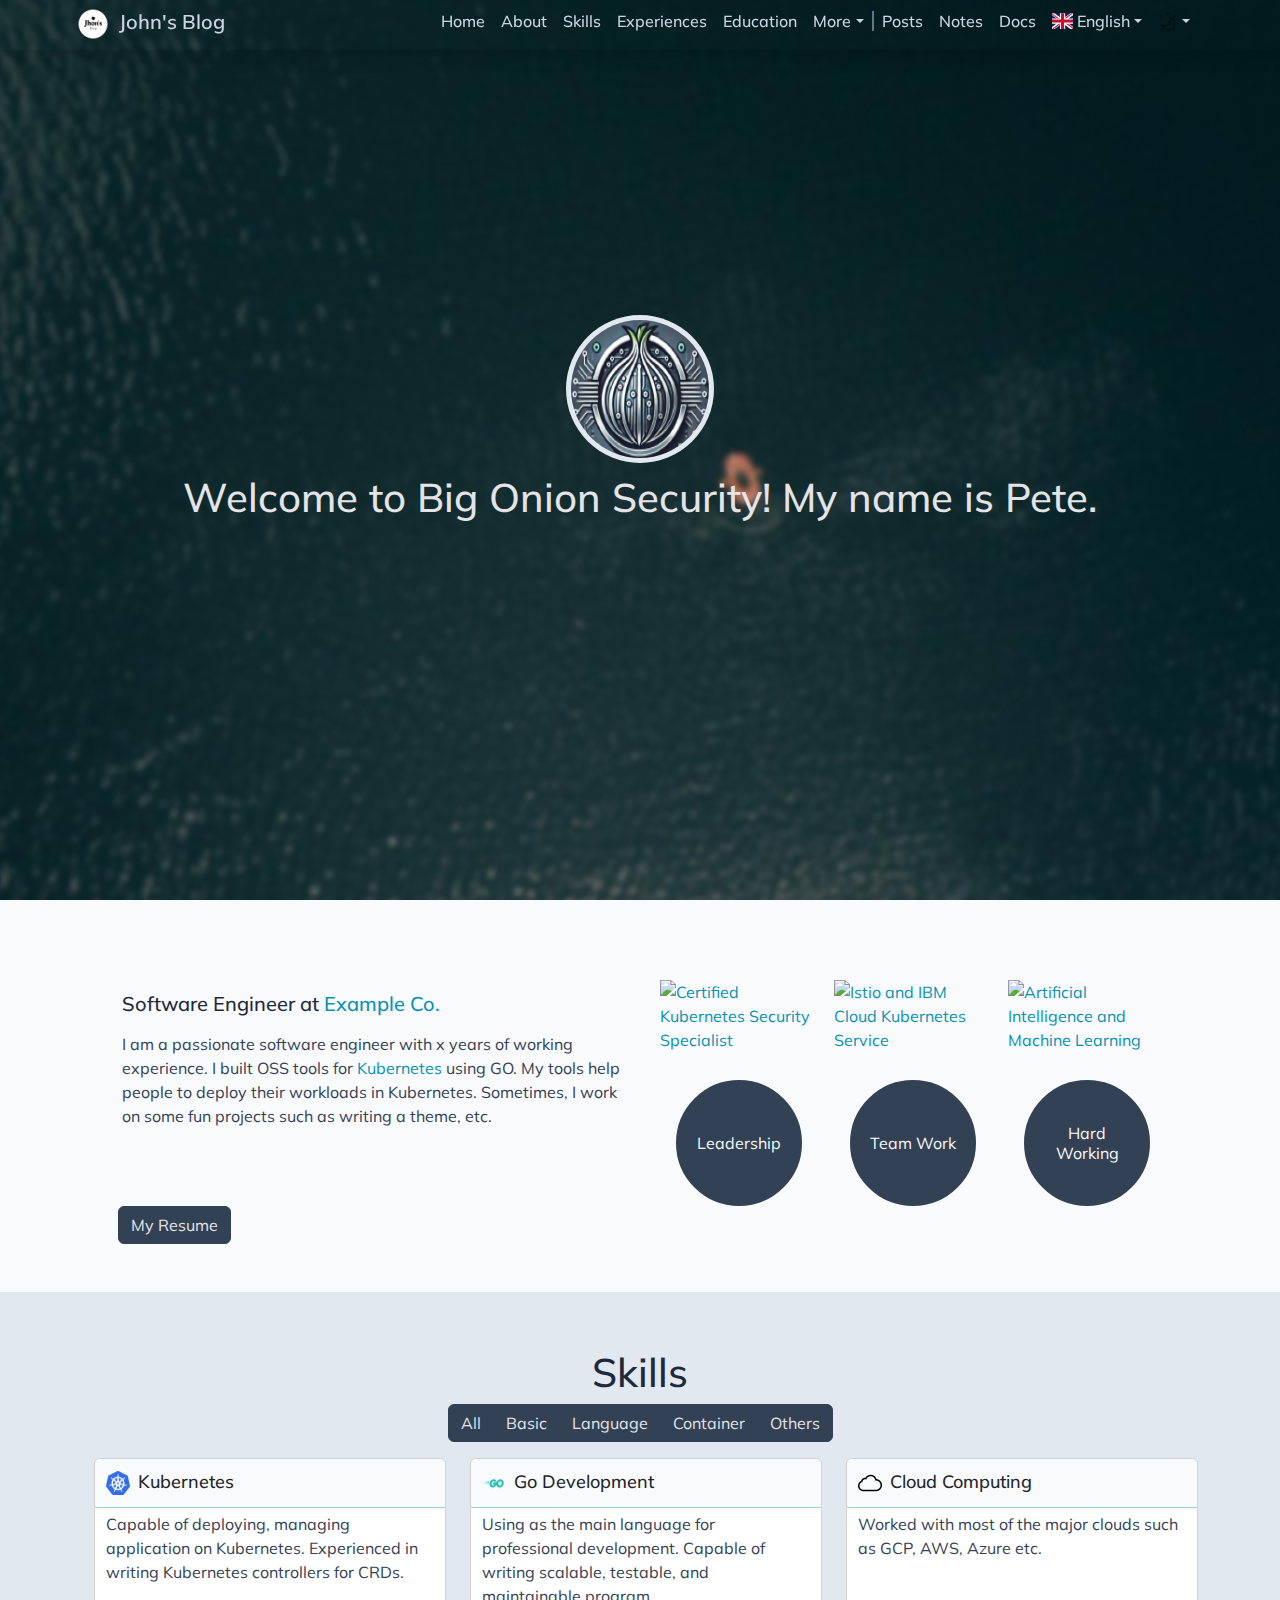
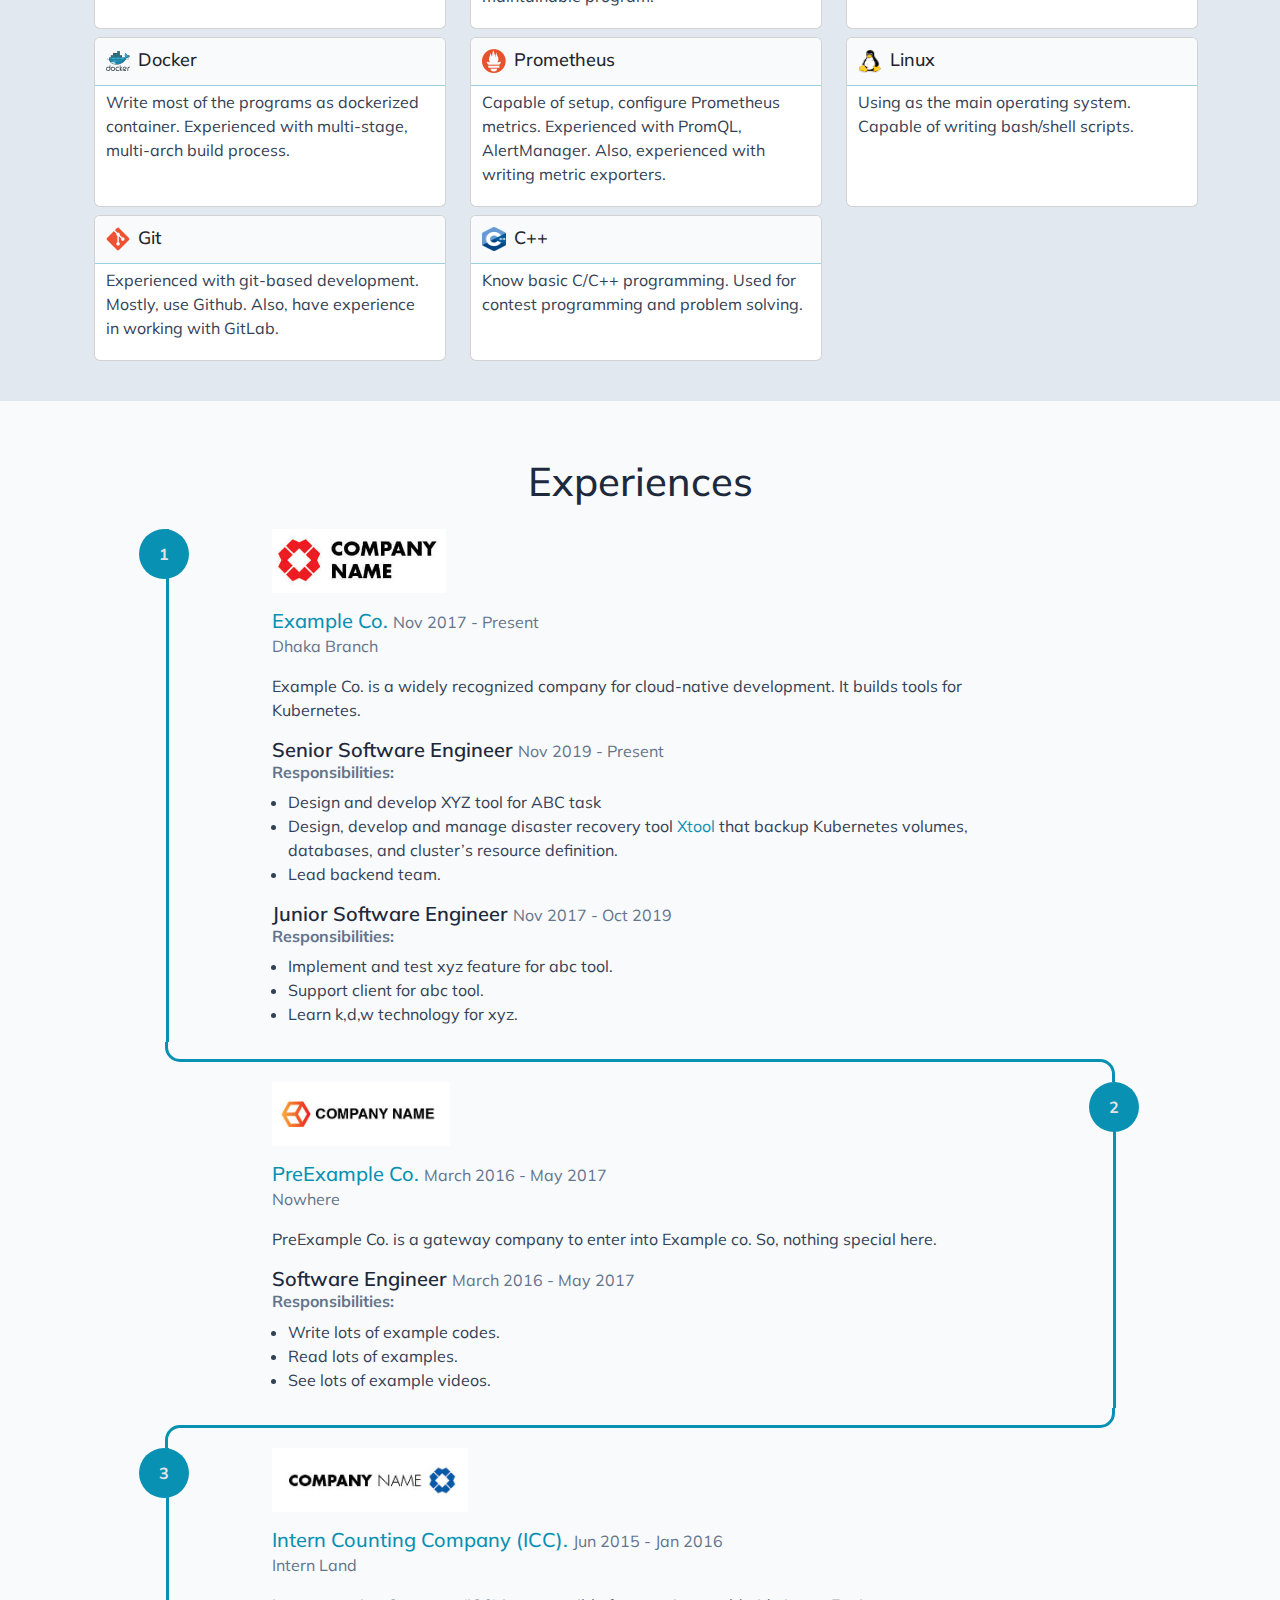
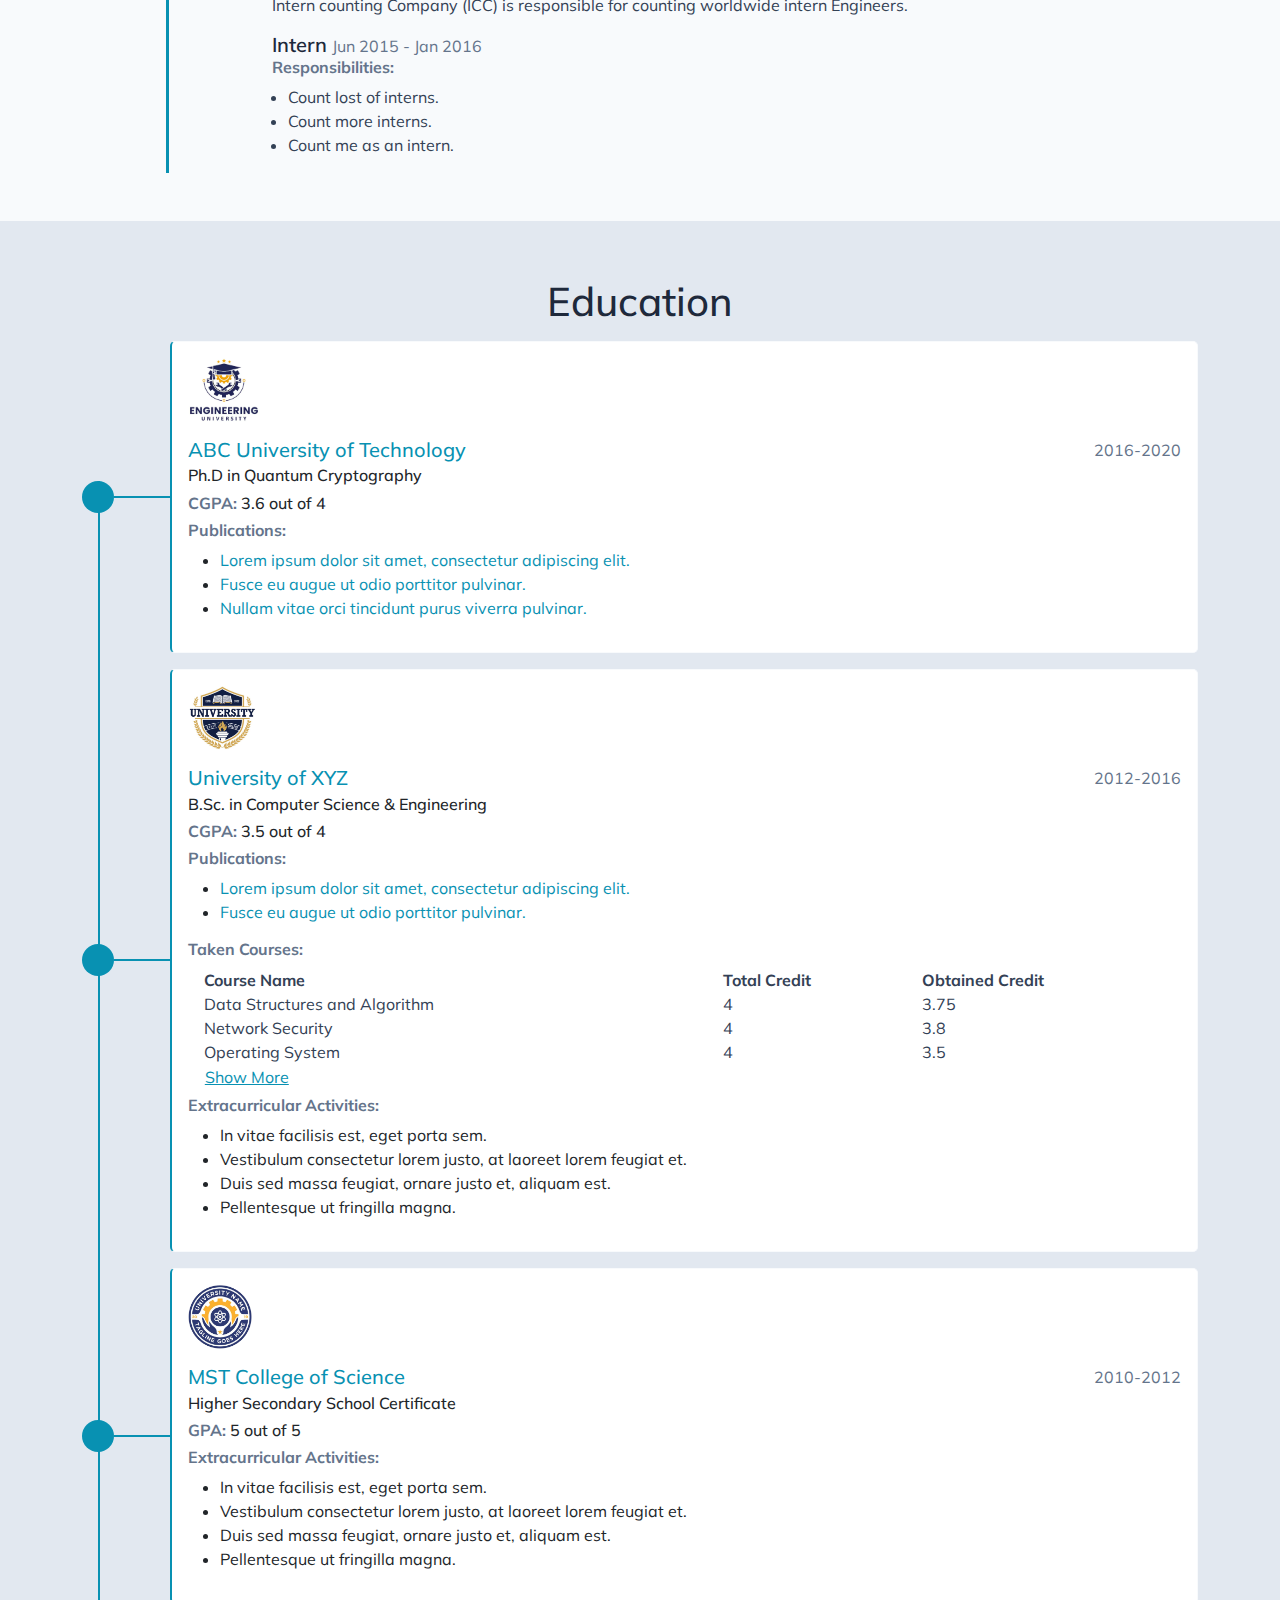
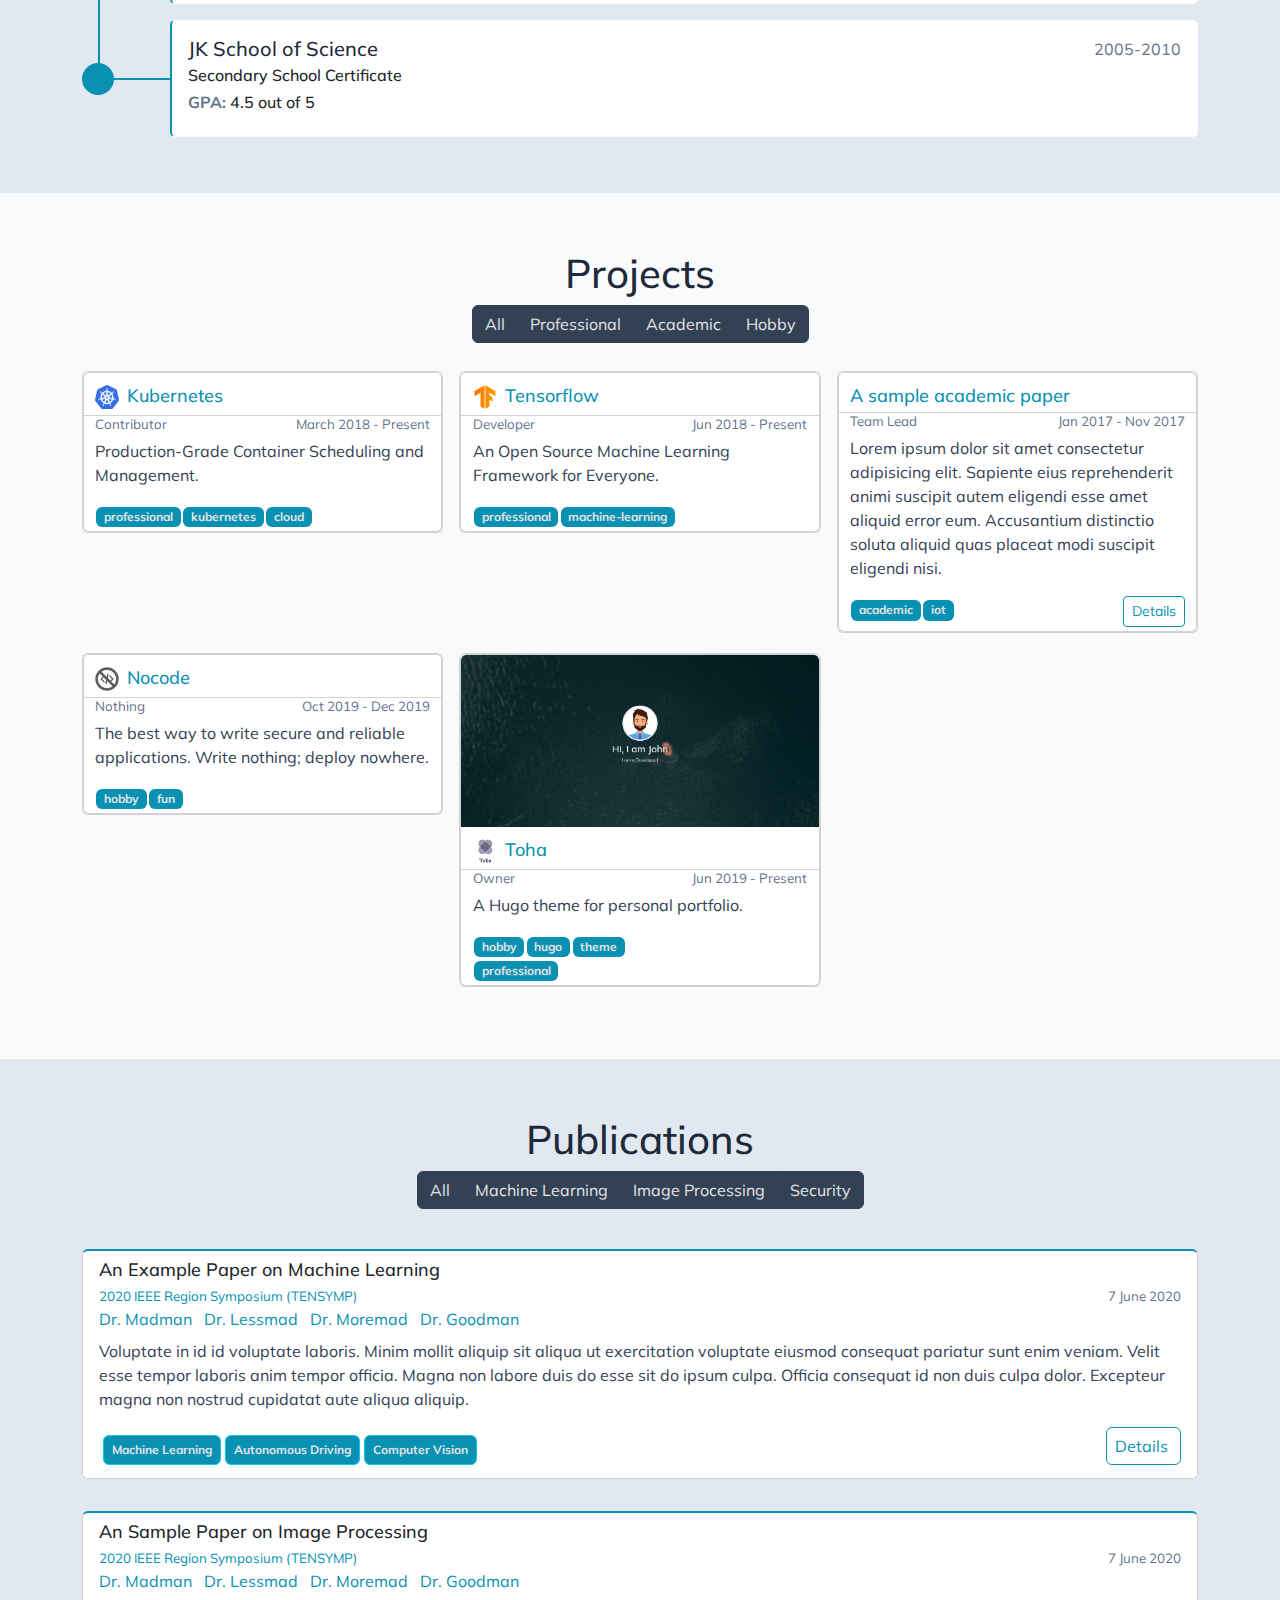
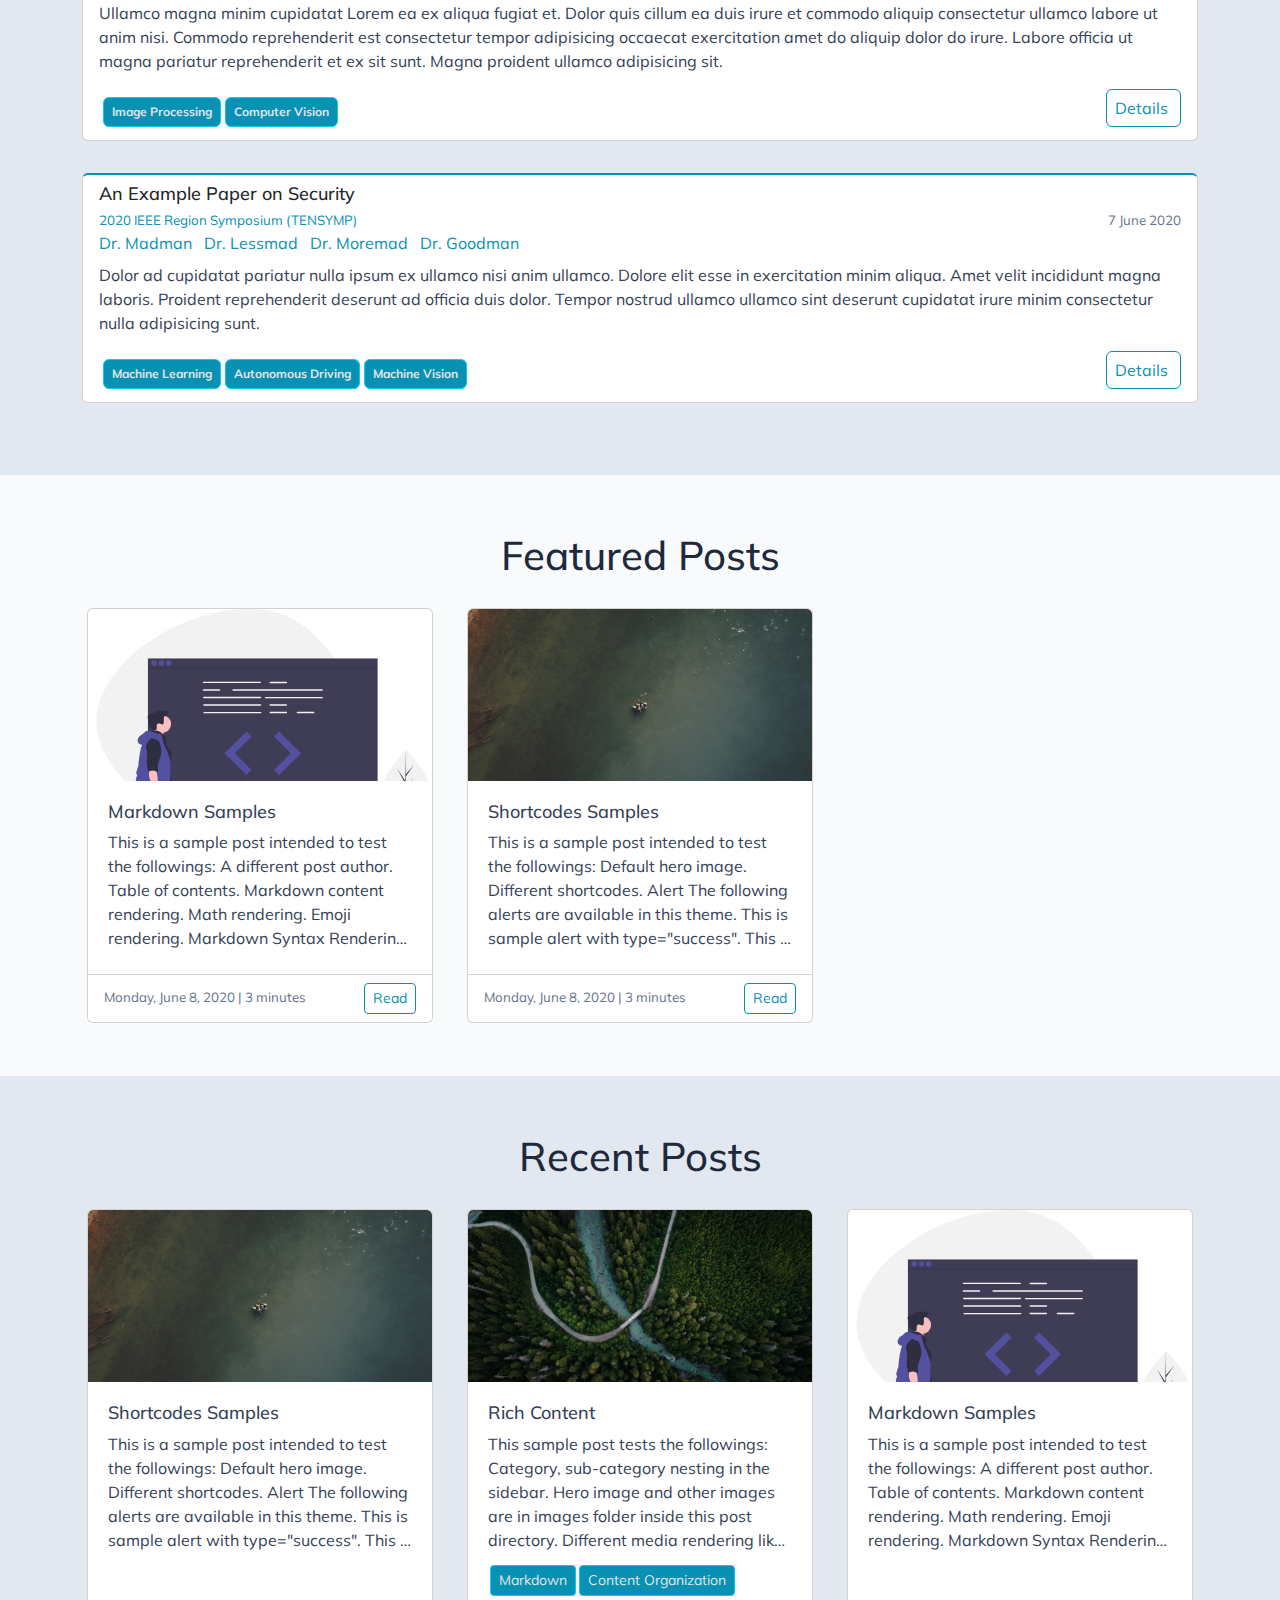
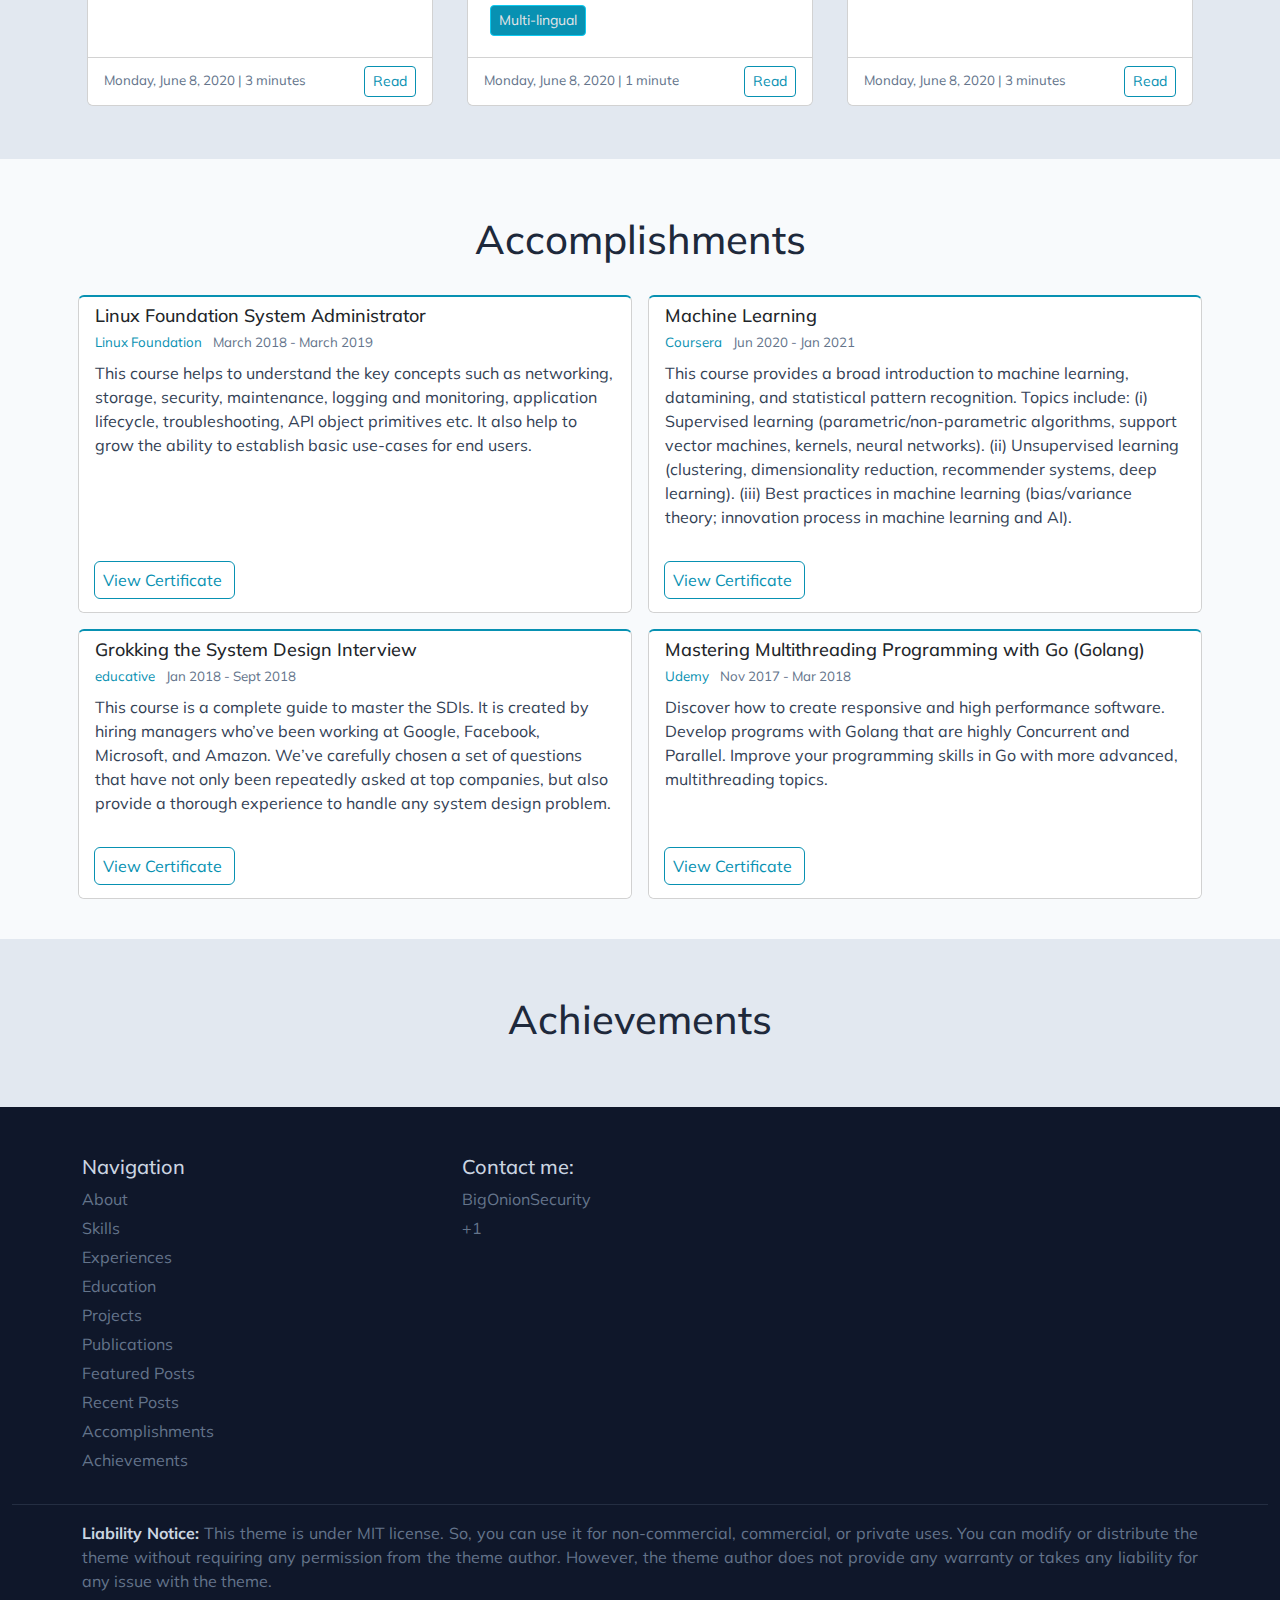
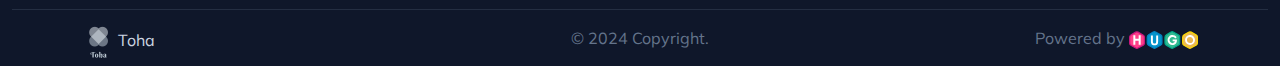
==== commit 640d4d1a: "deploy: fa0b7195e3d9670d87d20ea346b49e68f02b3c2b" ====
--- a/index.html
+++ b/index.html
@@ -1,4 +1,4 @@
-<!doctype html><html lang=en><head><meta name=generator content="Hugo 0.140.1"><title>John's Blog</title>
+<!doctype html><html lang=en><head><meta name=generator content="Hugo 0.140.2"><title>John's Blog</title>
 <meta name=description content="Portfolio and personal blog of Pete Cipolone."><meta charset=UTF-8><meta name=viewport content="width=device-width,initial-scale=1"><meta http-equiv=X-UA-Compatible content="ie=edge"><link rel=stylesheet href=/application.a61f89f5aafd375e5e4318cb002afca8ef69d181ab6ab3f96cd6fd80249e7544.css integrity="sha256-ph+J9ar9N15eQxjLACr8qO9p0YGrarP5bNb9gCSedUQ="><link rel=icon type=image/png href=/images/site/favicon_hu14458373468778497799.png><meta property="og:title" content="John's Blog"><meta property="og:type" content="website"><meta property="og:description" content="Portfolio and personal blog of John Doe."><meta property="og:image" content="/images/author/john.png"><meta property="og:url" content="https://hugo-toha.github.io"><meta name=twitter:card content="summary"><meta name=twitter:title content="John's Blog"><script>theme=localStorage.getItem("theme-scheme")||localStorage.getItem("darkmode:color-scheme")||"light",theme=="system"&&(window.matchMedia&&window.matchMedia("(prefers-color-scheme: dark)").matches?theme="dark":theme="light"),document.documentElement.setAttribute("data-theme",theme)</script></head><body data-bs-spy=scroll data-bs-target=#top-navbar data-bs-offset=100><nav class="navbar navbar-expand-xl top-navbar shadow transparent-navbar homepage" id=top-navbar><div class=container><a class=navbar-brand href=/><img src=/images/site/inverted-logo_hu14458373468778497799.png id=logo alt=Logo>
 John's Blog</a>
 <button class="navbar-toggler navbar-dark" id=navbar-toggler type=button data-bs-toggle=collapse data-bs-target=#top-nav-items aria-label=menu>
@@ -110,6 +110,6 @@
 <i class="fa-solid fa-magnifying-glass-plus" id=enlarge-icon></i><h4 class=title id=achievement-title>Graduation</h4><div class="caption hidden col-lg-6 text-start" id=caption><h4>Graduation</h4><p>Received Bachelor of Science (B.Sc.) in Computer Science and Engineer from XYZ University.</p></div><span style=background-image:url(/images/sections/achievements/graduation-cap_hu13593790690551442184.jpg) class=d-none id=SmallImage active=true></span>
 <span style=background-image:url(/images/sections/achievements/graduation-cap_hu12743054588386926517.jpg) class=d-none id=LargeImage></span></div><div class="achievement-entry text-center" style=background-image:url(/images/sections/achievements/woman-winner_hu7854061680472463003.jpg)><i class="fa-solid fa-xmark hidden"></i>
 <i class="fa-solid fa-magnifying-glass-plus" id=enlarge-icon></i><h4 class=title id=achievement-title>Award Winner</h4><div class="caption hidden col-lg-6 text-start" id=caption><h4>Award Winner</h4><p>Wined best paper award at IEE Conference 2020.</p></div><span style=background-image:url(/images/sections/achievements/woman-winner_hu7854061680472463003.jpg) class=d-none id=SmallImage active=true></span>
-<span style=background-image:url(/images/sections/achievements/woman-winner_hu9491142264800469944.jpg) class=d-none id=LargeImage></span></div></div></div></div><footer id=footer class="container-fluid text-center align-content-center footer pb-2"><div class="container pt-5"><div class="row text-start"><div class="col-md-4 col-sm-12"><h5>Navigation</h5><ul><li class=nav-item><a class=smooth-scroll href=https://cipolone95.github.io/#about>About</a></li><li class=nav-item><a class=smooth-scroll href=https://cipolone95.github.io/#skills>Skills</a></li><li class=nav-item><a class=smooth-scroll href=https://cipolone95.github.io/#experiences>Experiences</a></li><li class=nav-item><a class=smooth-scroll href=https://cipolone95.github.io/#education>Education</a></li><li class=nav-item><a class=smooth-scroll href=https://cipolone95.github.io/#projects>Projects</a></li><li class=nav-item><a class=smooth-scroll href=https://cipolone95.github.io/#publications>Publications</a></li><li class=nav-item><a class=smooth-scroll href=https://cipolone95.github.io/#featured-posts>Featured Posts</a></li><li class=nav-item><a class=smooth-scroll href=https://cipolone95.github.io/#recent-posts>Recent Posts</a></li><li class=nav-item><a class=smooth-scroll href=https://cipolone95.github.io/#accomplishments>Accomplishments</a></li><li class=nav-item><a class=smooth-scroll href=https://cipolone95.github.io/#achievements>Achievements</a></li></ul></div><div class="col-md-4 col-sm-12"><h5>Contact me:</h5><ul><li><a href=mailto: target=_blank rel=noopener><span><i class="fas fa-envelope"></i></span> <span></span></a></li><li><a href=https://github.com/https://github.com/BigOnionSecurity target=_blank rel=noopener><span><i class="fab fa-github"></i></span> <span>https://github.com/BigOnionSecurity</span></a></li><li><a href=https://www.linkedin.com/in/TBD target=_blank rel=noopener><span><i class="fab fa-linkedin"></i></span> <span></span></a></li><li><span><i class="fas fa-phone-alt"></i></span> <span>+1</span></li><li><a href=https://www.researchgate.net/profile/TBD target=_blank rel=noopener><span><i class="fab fa-researchgate"></i></span> <span></span></a></li></ul></div></div></div><hr><div class=container><p id=disclaimer><strong>Liability Notice:</strong> This theme is under MIT license. So, you can use it for non-commercial, commercial, or private uses. You can modify or distribute the theme without requiring any permission from the theme author. However, the theme author does not provide any warranty or takes any liability for any issue with the theme.</p></div><hr><div class=container><div class="row text-start"><div class=col-md-4><a id=theme href=https://github.com/hugo-toha/toha target=_blank rel=noopener><img src=/images/theme-logo_hu16779671404603505019.png alt="Toha Theme Logo">
+<span style=background-image:url(/images/sections/achievements/woman-winner_hu9491142264800469944.jpg) class=d-none id=LargeImage></span></div></div></div></div><footer id=footer class="container-fluid text-center align-content-center footer pb-2"><div class="container pt-5"><div class="row text-start"><div class="col-md-4 col-sm-12"><h5>Navigation</h5><ul><li class=nav-item><a class=smooth-scroll href=https://cipolone95.github.io/#about>About</a></li><li class=nav-item><a class=smooth-scroll href=https://cipolone95.github.io/#skills>Skills</a></li><li class=nav-item><a class=smooth-scroll href=https://cipolone95.github.io/#experiences>Experiences</a></li><li class=nav-item><a class=smooth-scroll href=https://cipolone95.github.io/#education>Education</a></li><li class=nav-item><a class=smooth-scroll href=https://cipolone95.github.io/#projects>Projects</a></li><li class=nav-item><a class=smooth-scroll href=https://cipolone95.github.io/#publications>Publications</a></li><li class=nav-item><a class=smooth-scroll href=https://cipolone95.github.io/#featured-posts>Featured Posts</a></li><li class=nav-item><a class=smooth-scroll href=https://cipolone95.github.io/#recent-posts>Recent Posts</a></li><li class=nav-item><a class=smooth-scroll href=https://cipolone95.github.io/#accomplishments>Accomplishments</a></li><li class=nav-item><a class=smooth-scroll href=https://cipolone95.github.io/#achievements>Achievements</a></li></ul></div><div class="col-md-4 col-sm-12"><h5>Contact me:</h5><ul><li><a href=mailto: target=_blank rel=noopener><span><i class="fas fa-envelope"></i></span> <span></span></a></li><li><a href=https://github.com/BigOnionSecurity target=_blank rel=noopener><span><i class="fab fa-github"></i></span> <span>BigOnionSecurity</span></a></li><li><a href=https://www.linkedin.com/in/TBD target=_blank rel=noopener><span><i class="fab fa-linkedin"></i></span> <span></span></a></li><li><span><i class="fas fa-phone-alt"></i></span> <span>+1</span></li><li><a href=https://www.researchgate.net/profile/TBD target=_blank rel=noopener><span><i class="fab fa-researchgate"></i></span> <span></span></a></li></ul></div></div></div><hr><div class=container><p id=disclaimer><strong>Liability Notice:</strong> This theme is under MIT license. So, you can use it for non-commercial, commercial, or private uses. You can modify or distribute the theme without requiring any permission from the theme author. However, the theme author does not provide any warranty or takes any liability for any issue with the theme.</p></div><hr><div class=container><div class="row text-start"><div class=col-md-4><a id=theme href=https://github.com/hugo-toha/toha target=_blank rel=noopener><img src=/images/theme-logo_hu16779671404603505019.png alt="Toha Theme Logo">
 Toha</a></div><div class="col-md-4 text-center">© 2024 Copyright.</div><div class="col-md-4 text-end"><a id=hugo href=https://gohugo.io/ target=_blank rel=noopener>Powered by
 <img src=/images/hugo-logo.svg alt="Hugo Logo" height=18></a></div></div></div></footer><script src=/application.91bab9af3ea6af3cefda36641d1fdc76d78775d2a99c5cbbfd892093035465cf.js integrity="sha256-kbq5rz6mrzzv2jZkHR/cdteHddKpnFy7/YkgkwNUZc8=" defer></script></body></html>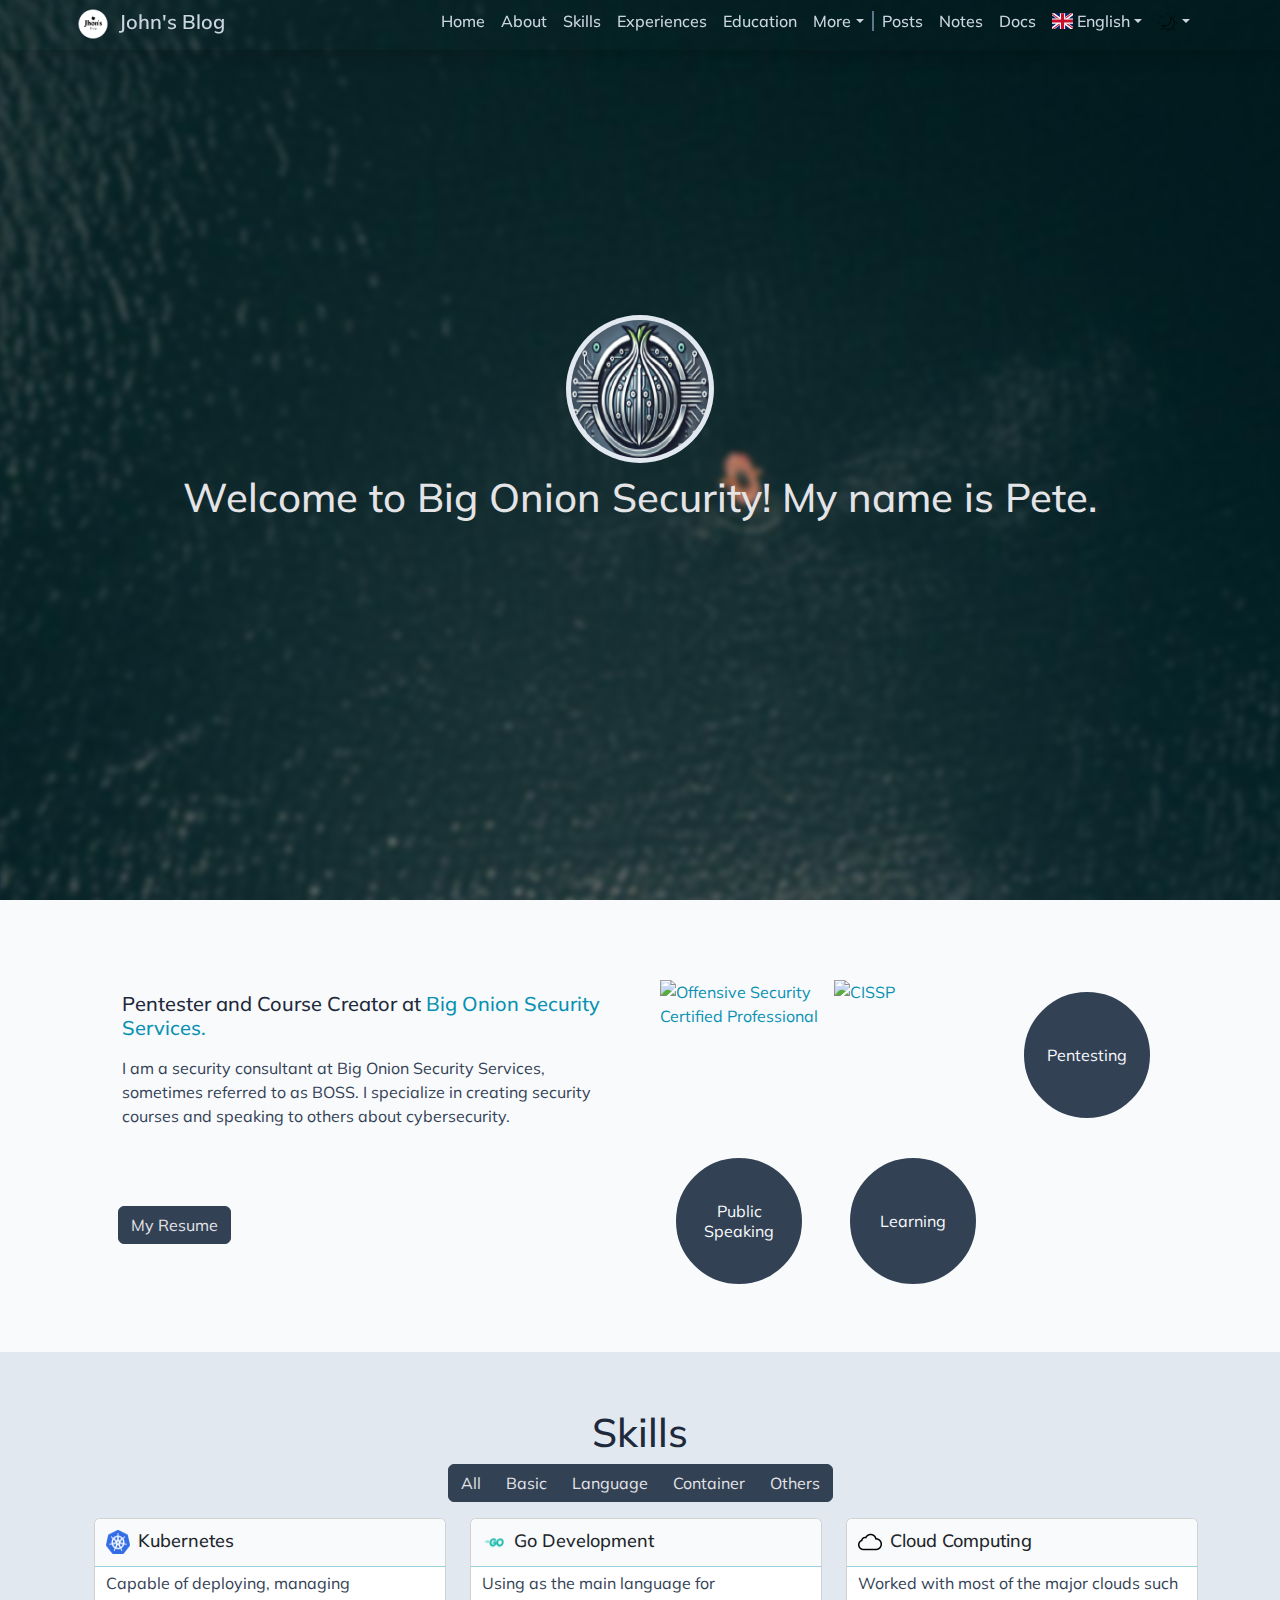
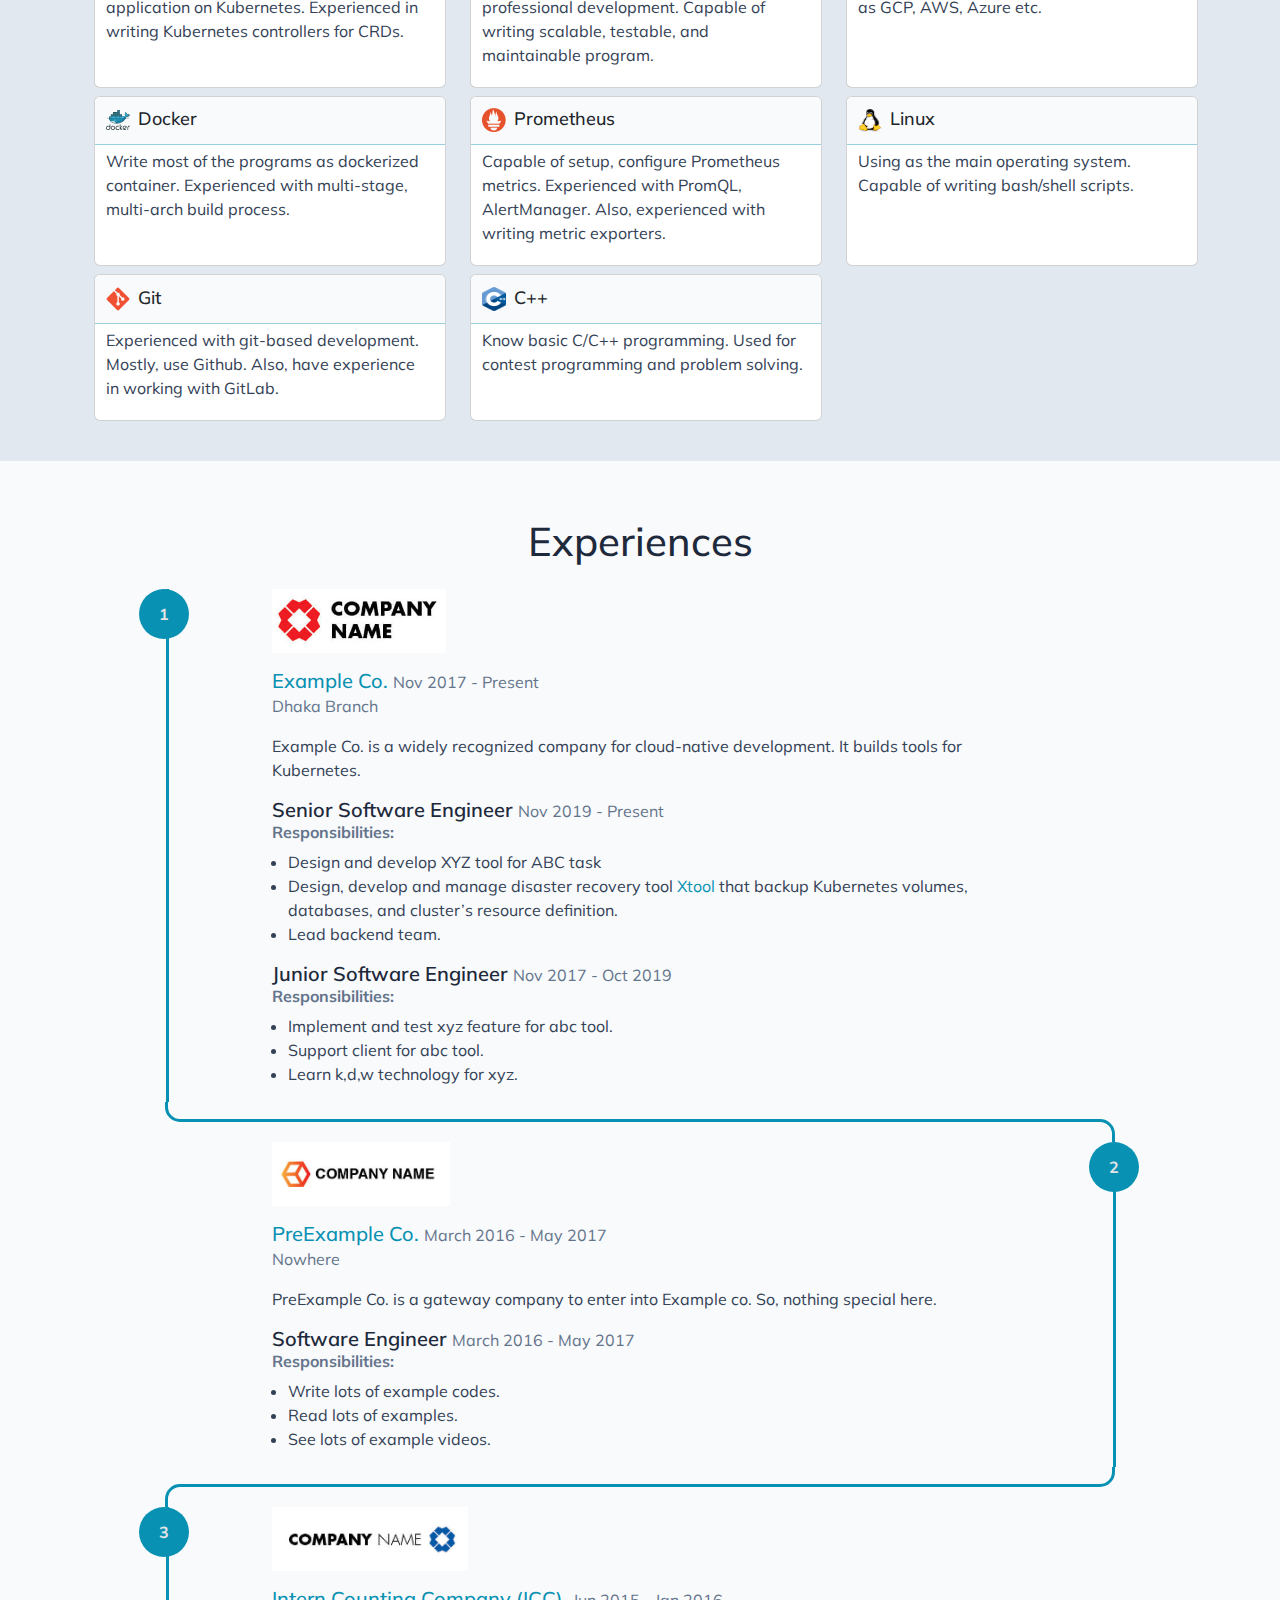
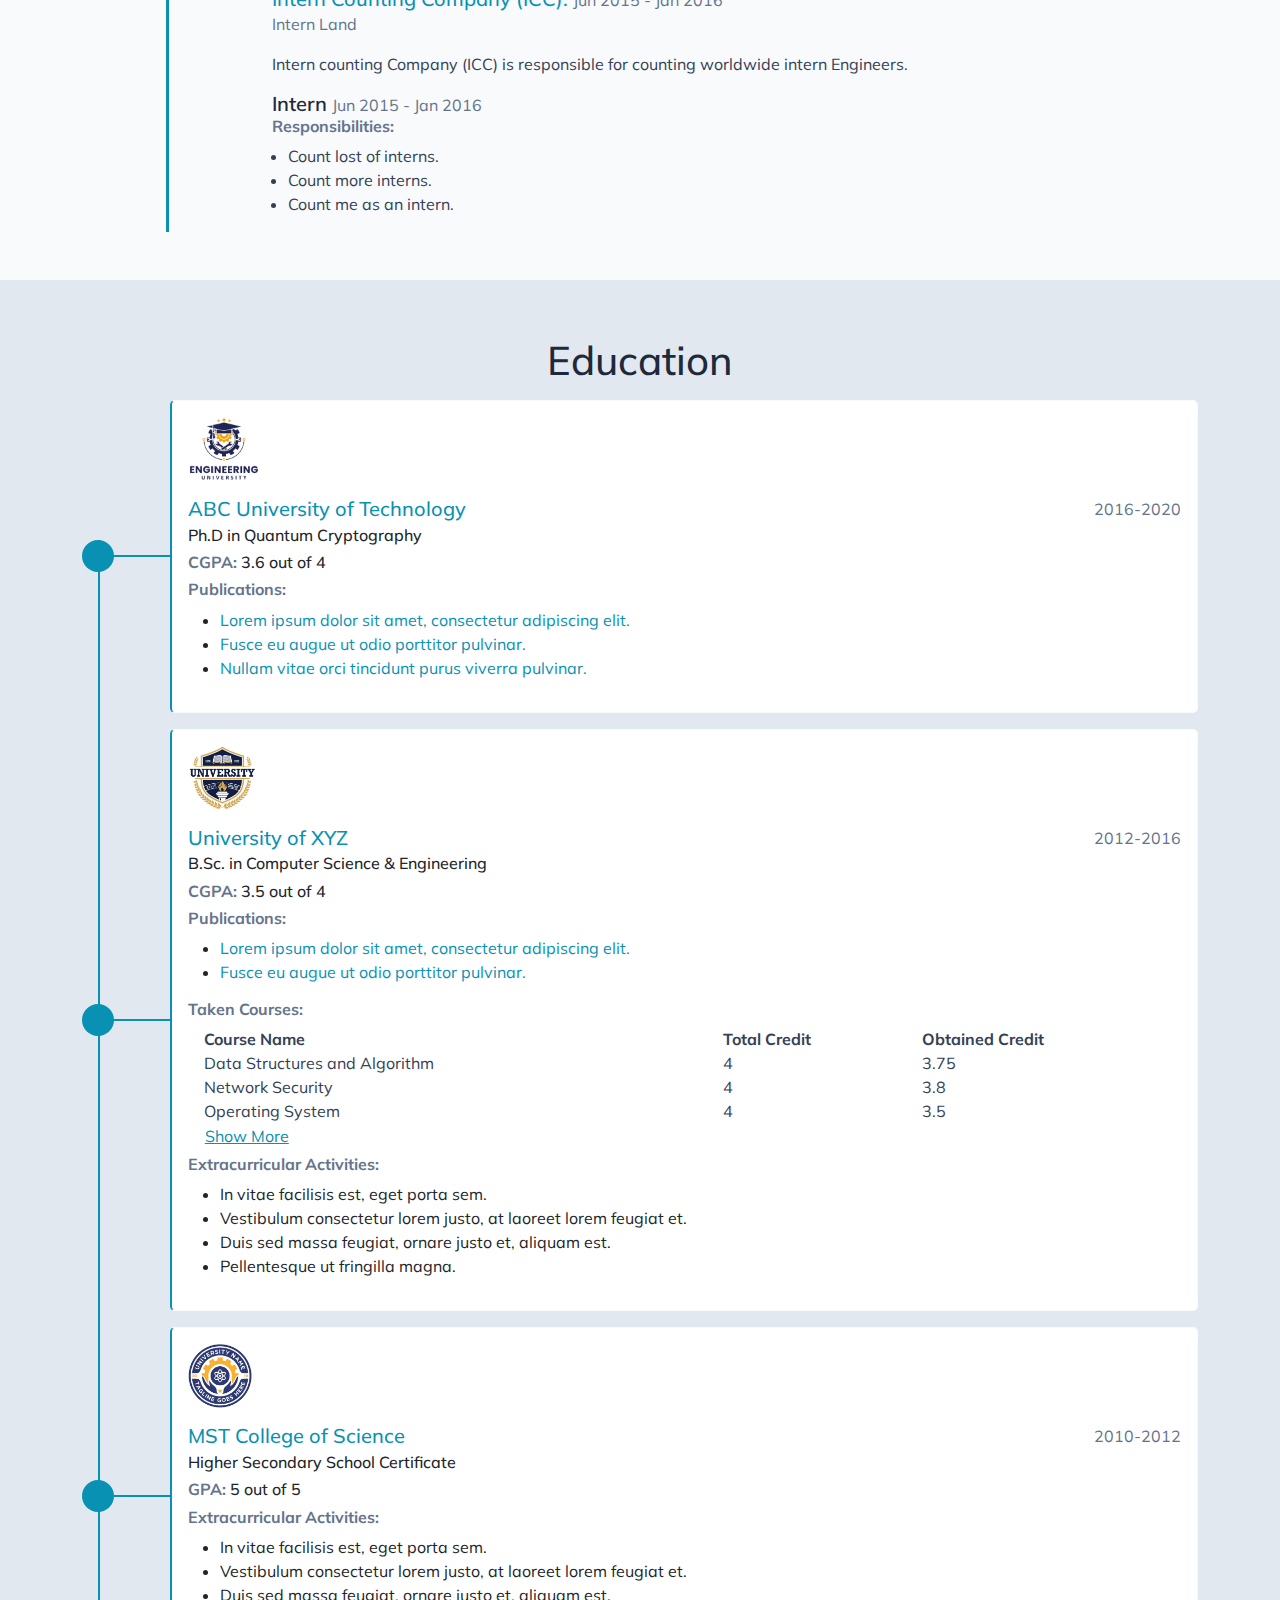
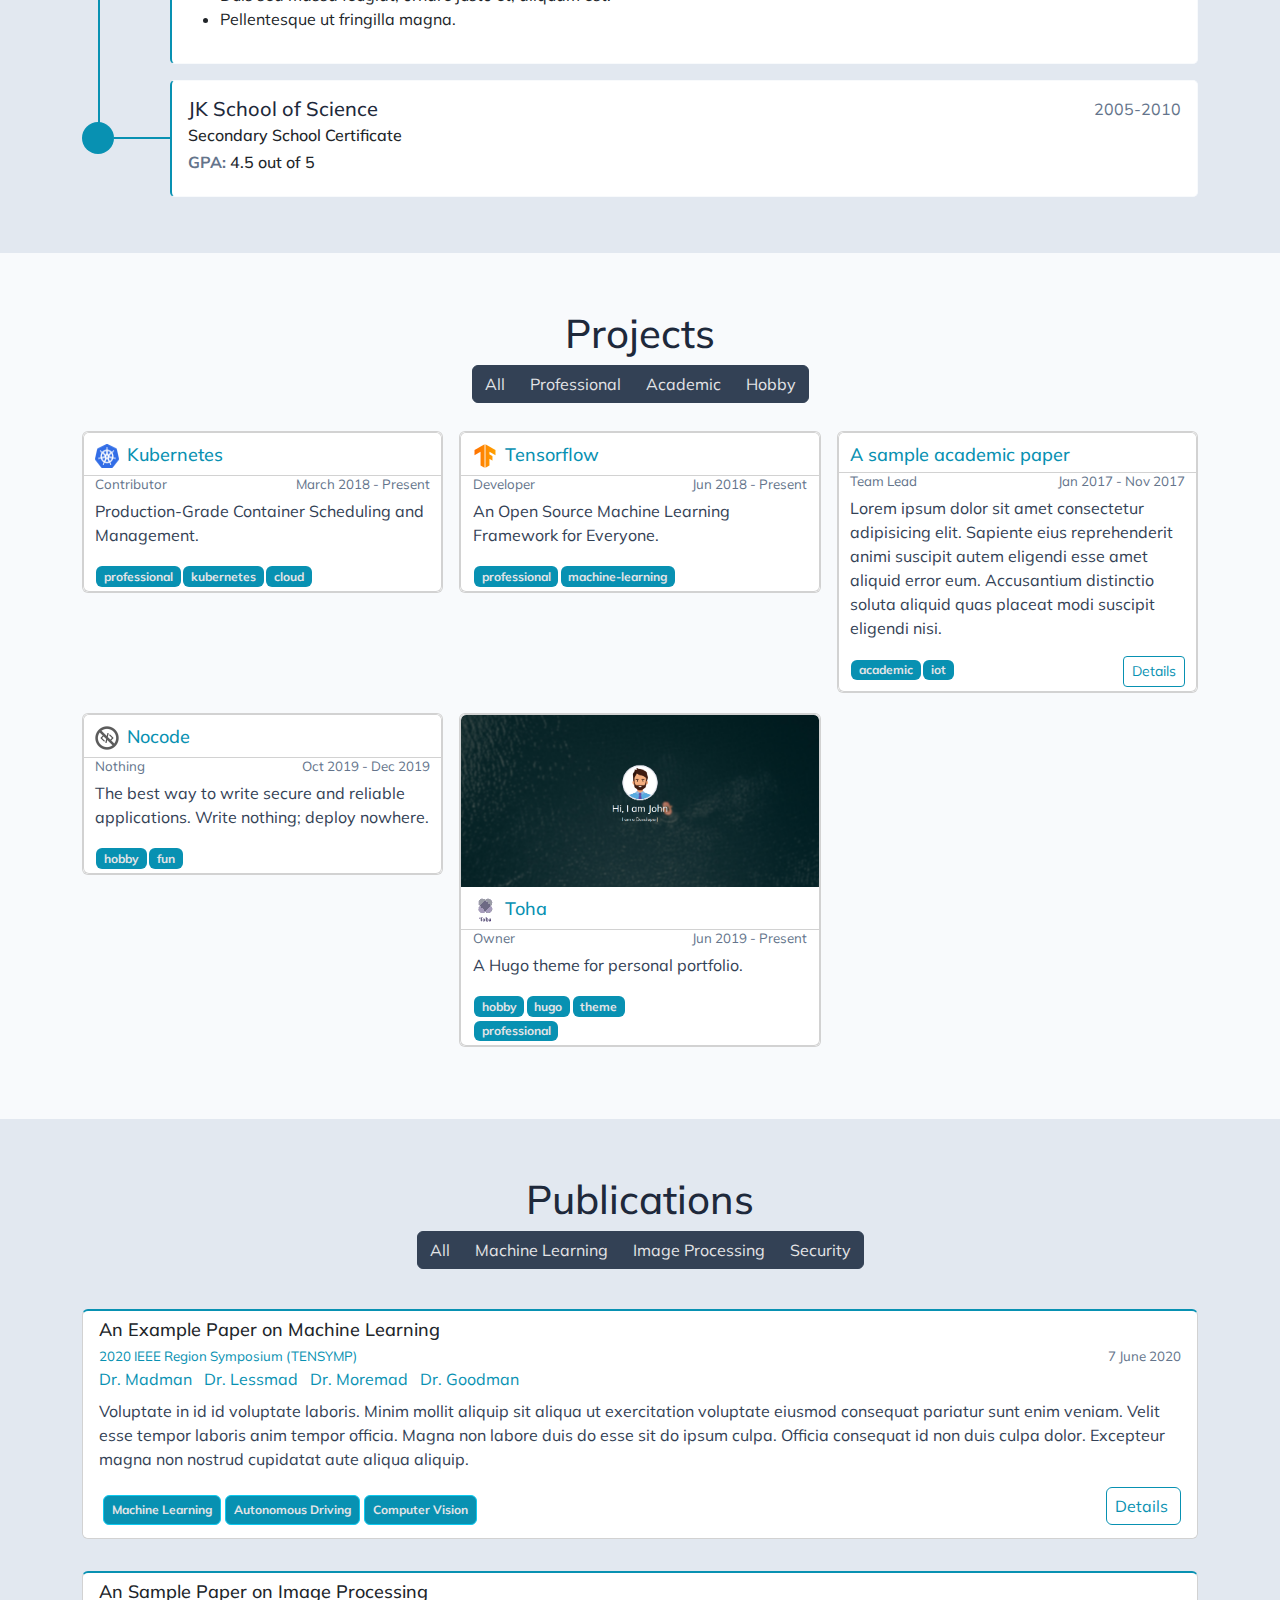
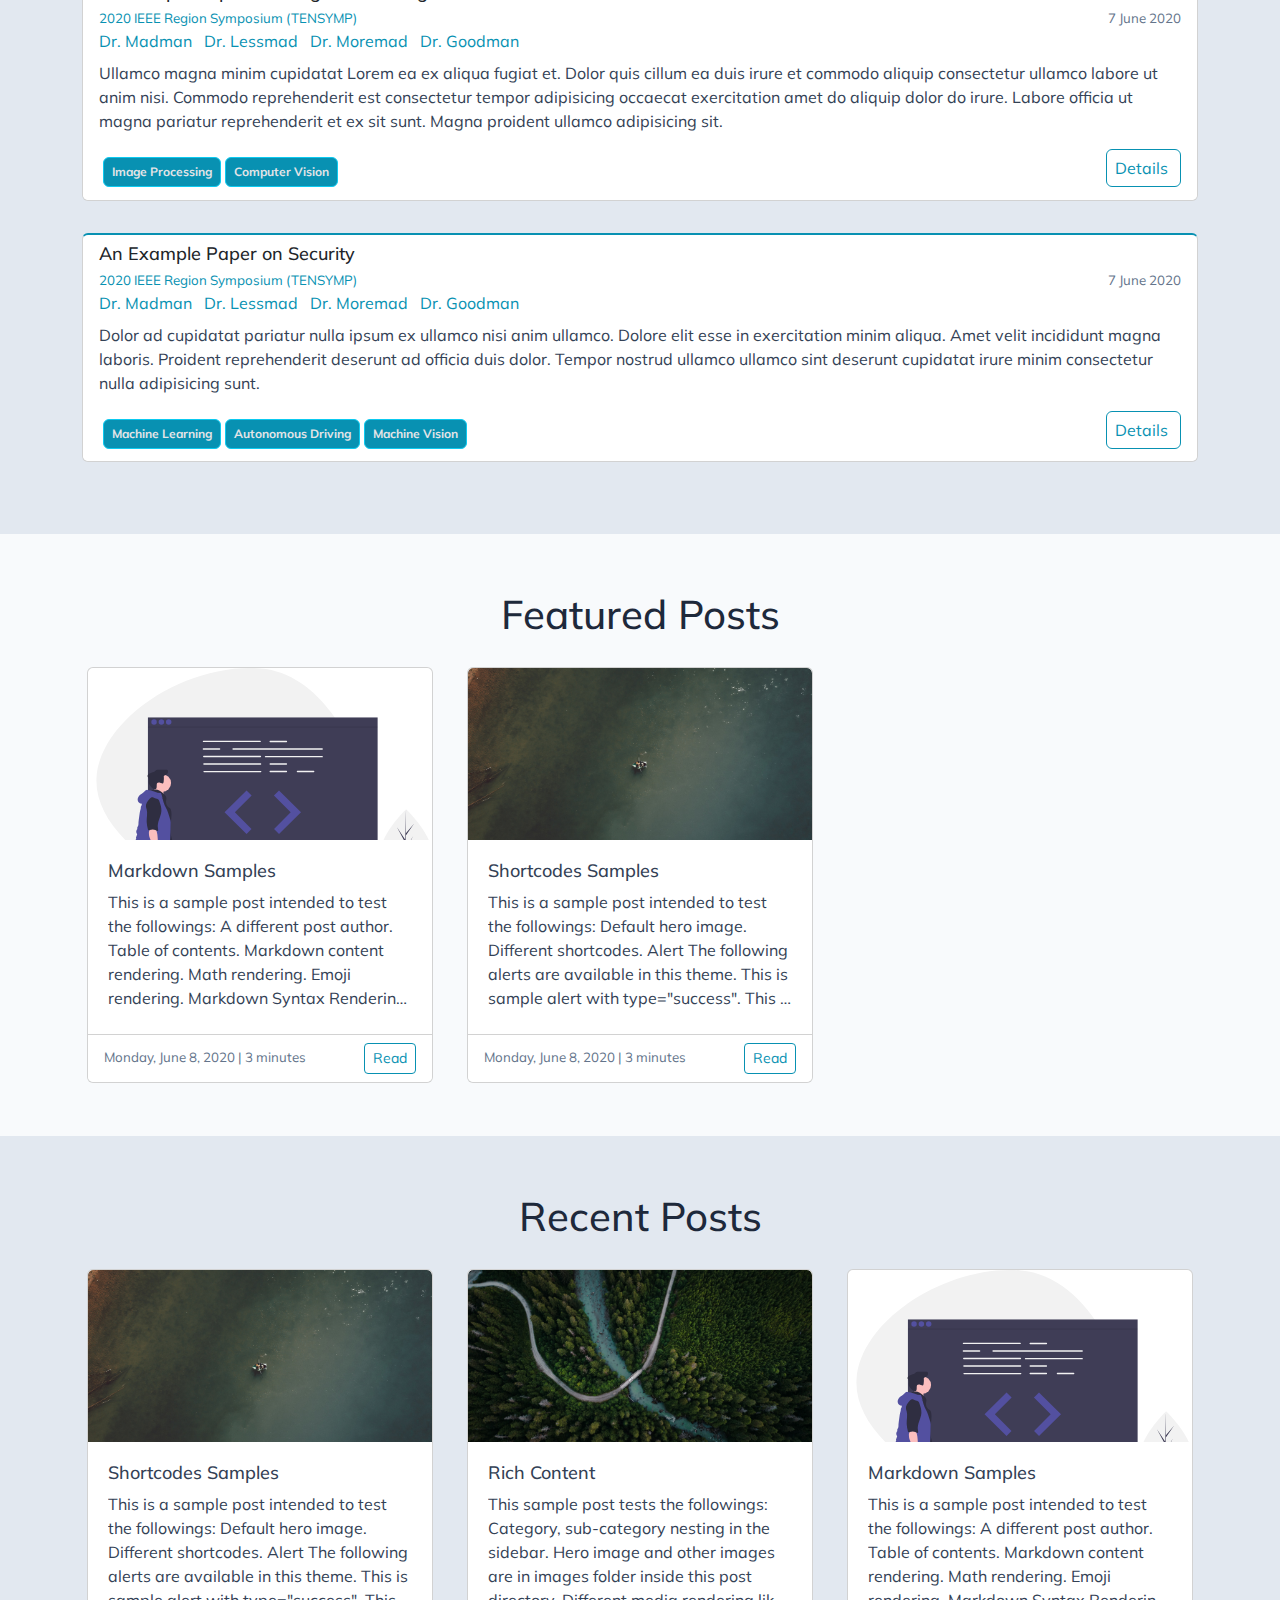
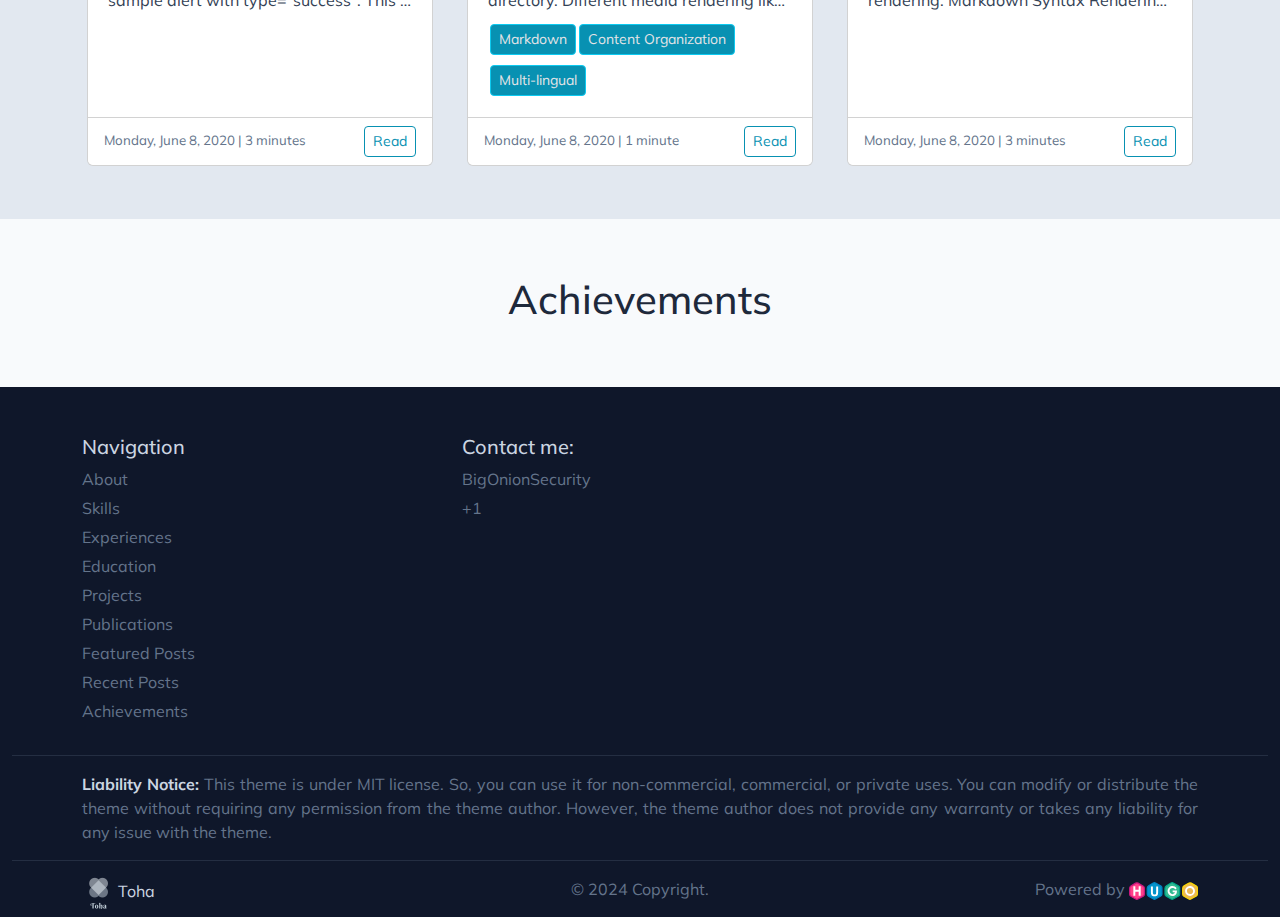
==== commit 253f1e55: "deploy: c0fba98602f35af69abe59a1993fd26b12f5c07d" ====
--- a/index.html
+++ b/index.html
@@ -6,7 +6,6 @@
 <a class=dropdown-item href=#publications>Publications</a>
 <a class=dropdown-item href=#featured-posts>Featured Posts</a>
 <a class=dropdown-item href=#recent-posts>Recent Posts</a>
-<a class=dropdown-item href=#accomplishments>Accomplishments</a>
 <a class=dropdown-item href=#achievements>Achievements</a></div></li><div id=top-navbar-divider></div><li class=nav-item><a class=nav-link id=blog-link href=/posts>Posts</a></li><li class=nav-item><a class=nav-link id=note-link href=/notes>Notes</a></li><li class=nav-item><a class=nav-link href=https://toha-guides.netlify.app/posts/>Docs</a></li><li class="nav-item dropdown"><a class="nav-link dropdown-toggle" href=# id=languageSelector role=button data-bs-toggle=dropdown aria-haspopup=true aria-expanded=false><span class="fi fi-gb"></span>
 English</a><div class=dropdown-menu aria-labelledby=languageSelector><a class="dropdown-item nav-link languages-item" href=/><span class="fi fi-gb"></span>
 English
@@ -15,11 +14,11 @@
 </a><a class="dropdown-item nav-link" href=# data-scheme=dark><img class=theme-icon src=/icons/moon-svgrepo-com.svg width=20 alt="Dark Theme">
 </a><a class="dropdown-item nav-link" href=# data-scheme=system><img class=theme-icon src=/icons/computer-svgrepo-com.svg width=20 alt="System Theme"></a></div></li></ul></div></div><img src=/images/site/main-logo_hu1754343916303502928.png class=d-none id=main-logo alt=Logo>
 <img src=/images/site/inverted-logo_hu14458373468778497799.png class=d-none id=inverted-logo alt="Inverted Logo"></nav><div class="container-fluid home" id=home><style>#homePageBackgroundImageDivStyled{background-image:url(/images/site/background_hu13621154299575149818.jpg)}@media(min-width:500px) and (max-width:800px){#homePageBackgroundImageDivStyled{background-image:url(/images/site/background_hu18162009588661714486.jpg)}}@media(min-width:801px) and (max-width:1200px){#homePageBackgroundImageDivStyled{background-image:url(/images/site/background_hu10776515153834263480.jpg)}}@media(min-width:1201px) and (max-width:1500px){#homePageBackgroundImageDivStyled{background-image:url(/images/site/background_hu15176109211747325344.jpg)}}@media(min-width:1501px){#homePageBackgroundImageDivStyled{background-image:url(/images/site/background.jpg)}}</style><span class=on-the-fly-behavior></span><div id=homePageBackgroundImageDivStyled class="background container-fluid"></div><div class="container content text-center"><img src=/images/author/main_onion_hu13791163998160027243.png class="rounded-circle mx-auto d-block img-fluid" alt="Author Image"><h1 class=greeting>Welcome to Big Onion Security! My name is Pete.</h1><div class=typing-carousel><span id=ityped class=ityped></span>
-<span class=ityped-cursor></span></div><ul id=typing-carousel-data><li>I am a Pentester</li><li>I am a Course Creator</li><li>I love to build things</li></ul><a href=#about class=arrow-center aria-label="Read More - Pete."><i class="arrow bounce fa fa-chevron-down"></i></a></div></div><div class="container-fluid section-holder d-flex bg-primary"><div class="container anchor p-lg-5 about-section" id=about><div class="row pt-sm-2 pt-md-4 align-self-center"><div class=col-sm-6><h3 class=p-1></h3><h5 class=p-1>Software Engineer
-at <a href=https://www.example.com title="Example Co." target=_blank rel=noopener>Example Co.</a></h5><p class="p-1 text-justify">I am a passionate software engineer with x years of working experience. I built OSS tools for <a href=https://kubernetes.io/ target=_blank rel=noopener>Kubernetes</a> using GO. My tools help people to deploy their workloads in Kubernetes. Sometimes, I work on some fun projects such as writing a theme, etc.</p><div class="text-container ms-auto"><ul class="social-link d-flex"><li><a href=mailto:example@gmail.com title=Email target=_blank rel=noopener><i class="fas fa-envelope"></i></a></li><li><a href=https://www.github.com/example title=Github target=_blank rel=noopener><i class="fab fa-github"></i></a></li><li><a href=# title=Stackoverflow target=_blank rel=noopener><i class="fab fa-stack-overflow"></i></a></li><li><a href=# title=LinkedIn target=_blank rel=noopener><i class="fab fa-linkedin"></i></a></li><li><a href=# title=Twitter target=_blank rel=noopener><i class="fab fa-twitter"></i></a></li><li><a href=# title=Facebook target=_blank rel=noopener><i class="fab fa-facebook"></i></a></li><li><a href=# title=Mastadon target=_blank rel="me noopener"><i class="fab fa-mastodon"></i></a></li><li><a href=https://www.researchgate.net/profile/john-doe title=ResearchGate target=_blank rel=noopener><i class="fab fa-researchgate"></i></a></li></ul></div><a href=/files/resume.pdf title="My Resume" target=#><button class="btn btn-dark">My Resume</button></a></div><div class="col-sm-6 pt-5 ps-md-4 ps-sm-3 pt-sm-0"><div class=row><div class="col-6 col-lg-4 p-2"><div class=certificate-badge><a href=https://www.credly.com/org/the-linux-foundation/badge/exam-developer-certified-kubernetes-security-specialist target=_blank rel="noopener noreferrer"><img src=https://images.credly.com/size/680x680/images/f4bf92ed-8985-40b2-bc07-2f9308780854/kubernetes-security-specialist-logo-examdev.png alt="Certified Kubernetes Security Specialist"></a></div></div><div class="col-6 col-lg-4 p-2"><div class=certificate-badge><a href=https://www.credly.com/org/the-linux-foundation/badge/exam-developer-certified-kubernetes-security-specialist target=_blank rel="noopener noreferrer"><img src=https://images.credly.com/size/680x680/images/8d34d489-84bf-4861-a4a0-9e9d68318c5c/Beyond_basics_of_Istio_on_Cloud_v2.png alt="Istio and IBM Cloud Kubernetes Service"></a></div></div><div class="col-6 col-lg-4 p-2"><div class=certificate-badge><a href=https://www.credly.com/org/grupo-bancolombia/badge/artificial-intelligence-and-machine-learning target=_blank rel="noopener noreferrer"><img src=https://images.credly.com/size/680x680/images/e027514f-9d07-4b29-862f-fe21a8aaebf1/ae.png alt="Artificial Intelligence and Machine Learning"></a></div></div><div class="col-6 col-lg-4 p-2"><div class="circular-progress blue"><span class=circular-progress-left><span class="circular-progress-bar circular-progress-percentage-35 circular-progress-percentage-50-delay"></span>
-</span><span class=circular-progress-right><span class="circular-progress-bar circular-progress-percentage-50"></span></span><div class=circular-progress-value>Leadership</div></div></div><div class="col-6 col-lg-4 p-2"><div class="circular-progress yellow"><span class=circular-progress-left><span class="circular-progress-bar circular-progress-percentage-40 circular-progress-percentage-50-delay"></span>
-</span><span class=circular-progress-right><span class="circular-progress-bar circular-progress-percentage-50"></span></span><div class=circular-progress-value>Team Work</div></div></div><div class="col-6 col-lg-4 p-2"><div class="circular-progress orange"><span class=circular-progress-left><span class="circular-progress-bar circular-progress-percentage-35 circular-progress-percentage-50-delay"></span>
-</span><span class=circular-progress-right><span class="circular-progress-bar circular-progress-percentage-50"></span></span><div class=circular-progress-value>Hard Working</div></div></div></div></div></div></div></div><div class="container-fluid section-holder d-flex bg-secondary"><div class="container-fluid anchor pb-5 skills-section" id=skills><h1 class=text-center><span id=skills></span>Skills</h1><div class="container ms-auto text-center"><div class="btn-group flex-wrap" role=group id=skill-filter-buttons><button type=button class="btn btn-dark skill-filtr-control" data-filter=all>
+<span class=ityped-cursor></span></div><ul id=typing-carousel-data><li>I am a Pentester</li><li>I am a Course Creator</li><li>I love to build things</li></ul><a href=#about class=arrow-center aria-label="Read More - Pete."><i class="arrow bounce fa fa-chevron-down"></i></a></div></div><div class="container-fluid section-holder d-flex bg-primary"><div class="container anchor p-lg-5 about-section" id=about><div class="row pt-sm-2 pt-md-4 align-self-center"><div class=col-sm-6><h3 class=p-1></h3><h5 class=p-1>Pentester and Course Creator
+at <a href=https://www.example.com title="Big Onion Security Services." target=_blank rel=noopener>Big Onion Security Services.</a></h5><p class="p-1 text-justify">I am a security consultant at Big Onion Security Services, sometimes referred to as BOSS. I specialize in creating security courses and speaking to others about cybersecurity.</p><div class="text-container ms-auto"><ul class="social-link d-flex"><li><a href=mailto:example@gmail.com title=Email target=_blank rel=noopener><i class="fas fa-envelope"></i></a></li><li><a href=https://www.github.com/BigOnionSecurity title=Github target=_blank rel=noopener><i class="fab fa-github"></i></a></li><li><a href=# title=LinkedIn target=_blank rel=noopener><i class="fab fa-linkedin"></i></a></li></ul></div><a href=/files/resume.pdf title="My Resume" target=#><button class="btn btn-dark">My Resume</button></a></div><div class="col-sm-6 pt-5 ps-md-4 ps-sm-3 pt-sm-0"><div class=row><div class="col-6 col-lg-4 p-2"><div class=certificate-badge><a href=# target=_blank rel="noopener noreferrer"><img src=https://www.offsec.com/_astro/OSCP.D0Wrgjqy_2lOY92.svg alt="Offensive Security Certified Professional"></a></div></div><div class="col-6 col-lg-4 p-2"><div class=certificate-badge><a href=# target=_blank rel="noopener noreferrer"><img src=https://images.credly.com/size/340x340/images/6eeb0a98-33cb-4f72-bfc3-f89d65a3286c/image.png alt=CISSP></a></div></div><div class="col-6 col-lg-4 p-2"><div class="circular-progress blue"><span class=circular-progress-left><span class="circular-progress-bar circular-progress-percentage-20 circular-progress-percentage-50-delay"></span>
+</span><span class=circular-progress-right><span class="circular-progress-bar circular-progress-percentage-50"></span></span><div class=circular-progress-value>Pentesting</div></div></div><div class="col-6 col-lg-4 p-2"><div class="circular-progress yellow"><span class=circular-progress-left><span class="circular-progress-bar circular-progress-percentage-40 circular-progress-percentage-50-delay"></span>
+</span><span class=circular-progress-right><span class="circular-progress-bar circular-progress-percentage-50"></span></span><div class=circular-progress-value>Public Speaking</div></div></div><div class="col-6 col-lg-4 p-2"><div class="circular-progress orange"><span class=circular-progress-left><span class="circular-progress-bar circular-progress-percentage-50 circular-progress-percentage-50-delay"></span>
+</span><span class=circular-progress-right><span class="circular-progress-bar circular-progress-percentage-50"></span></span><div class=circular-progress-value>Learning</div></div></div></div></div></div></div></div><div class="container-fluid section-holder d-flex bg-secondary"><div class="container-fluid anchor pb-5 skills-section" id=skills><h1 class=text-center><span id=skills></span>Skills</h1><div class="container ms-auto text-center"><div class="btn-group flex-wrap" role=group id=skill-filter-buttons><button type=button class="btn btn-dark skill-filtr-control" data-filter=all>
 All
 </button>
 <button type=button class="btn btn-dark skill-filtr-control" data-filter=basic>
@@ -98,11 +97,7 @@
 | 1 minute </span><a href=/posts/category/sub-category/rich-content/ class="float-end btn btn-outline-info btn-sm">Read</a></div></div></div><div class=post-card><div class=card><div class=card-head><a href=/posts/markdown-sample/ class=post-card-link><img class=card-img-top src=/posts/markdown-sample/hero.svg alt="Hero Image"></a></div><div class=card-body><a href=/posts/markdown-sample/ class=post-card-link><h5 class=card-title>Markdown Samples</h5><p class="card-text post-summary">This is a sample post intended to test the followings:
 A different post author. Table of contents. Markdown content rendering. Math rendering. Emoji rendering. Markdown Syntax Rendering Headings The following HTML &lt;h1>—&lt;h6> elements represent six levels of section headings. &lt;h1> is the highest section level while &lt;h6> is the lowest.
 H1 H2 H3 H4 H5 H6 Paragraph Xerum, quo qui aut unt expliquam qui dolut labo. Aque venitatiusda cum, voluptionse latur sitiae dolessi aut parist aut dollo enim qui voluptate ma dolestendit peritin re plis aut quas inctum laceat est volestemque commosa as cus endigna tectur, offic to cor sequas etum rerum idem sintibus eiur? Quianimin porecus evelectur, cum que nis nust voloribus ratem aut omnimi, sitatur? Quiatem. Nam, omnis sum am facea corem alique molestrunt et eos evelece arcillit ut aut eos eos nus, sin conecerem erum fuga. Ri oditatquam, ad quibus unda veliamenimin cusam et facea ipsamus es exerum sitate dolores editium rerore eost, temped molorro ratiae volorro te reribus dolorer sperchicium faceata tiustia prat.</p></a><div class=tags><ul style=padding-left:0></ul></div></div><div class=card-footer><span class=float-start>Monday, June 8, 2020
-| 3 minutes </span><a href=/posts/markdown-sample/ class="float-end btn btn-outline-info btn-sm">Read</a></div></div></div></div></div></div></div><div class="container-fluid section-holder d-flex bg-primary"><div class="container-fluid anchor pb-5 accomplishments-section"><h1 class=text-center><span id=accomplishments></span>Accomplishments</h1><div class=container><div class=row id=accomplishment-card-holder><div class="col-md-12 col-lg-6 p-2"><div class="card mt-3"><div class=card-header><h5 class="card-title mb-0">Linux Foundation System Administrator</h5><div class=sub-title><span><a href=https://www.linuxfoundation.org title="Linux Foundation" target=_blank rel=noopener>Linux Foundation</a></span>
-<span class=ms-2>March 2018 - March 2019</span></div></div><div class=card-body><p>This course helps to understand the key concepts such as networking, storage, security, maintenance, logging and monitoring, application lifecycle, troubleshooting, API object primitives etc. It also help to grow the ability to establish basic use-cases for end users.</p></div><div class=card-footer><a class="btn btn-outline-info ms-1 ps-2 mb-2" href=https://example.com target=_blank rel=noopener role=button>View Certificate</a></div></div></div><div class="col-md-12 col-lg-6 p-2"><div class="card mt-3"><div class=card-header><h5 class="card-title mb-0">Machine Learning</h5><div class=sub-title><span><a href=https://www.coursera.org title=Coursera target=_blank rel=noopener>Coursera</a></span>
-<span class=ms-2>Jun 2020 - Jan 2021</span></div></div><div class=card-body><p>This course provides a broad introduction to machine learning, datamining, and statistical pattern recognition. Topics include: (i) Supervised learning (parametric/non-parametric algorithms, support vector machines, kernels, neural networks). (ii) Unsupervised learning (clustering, dimensionality reduction, recommender systems, deep learning). (iii) Best practices in machine learning (bias/variance theory; innovation process in machine learning and AI).</p></div><div class=card-footer><a class="btn btn-outline-info ms-1 ps-2 mb-2" href=https://example.com target=_blank rel=noopener role=button>View Certificate</a></div></div></div><div class="col-md-12 col-lg-6 p-2"><div class="card mt-3"><div class=card-header><h5 class="card-title mb-0">Grokking the System Design Interview</h5><div class=sub-title><span><a href=https://www.educative.io title=educative target=_blank rel=noopener>educative</a></span>
-<span class=ms-2>Jan 2018 - Sept 2018</span></div></div><div class=card-body><p>This course is a complete guide to master the SDIs. It is created by hiring managers who’ve been working at Google, Facebook, Microsoft, and Amazon. We&rsquo;ve carefully chosen a set of questions that have not only been repeatedly asked at top companies, but also provide a thorough experience to handle any system design problem.</p></div><div class=card-footer><a class="btn btn-outline-info ms-1 ps-2 mb-2" href=https://example.com target=_blank rel=noopener role=button>View Certificate</a></div></div></div><div class="col-md-12 col-lg-6 p-2"><div class="card mt-3"><div class=card-header><h5 class="card-title mb-0">Mastering Multithreading Programming with Go (Golang)</h5><div class=sub-title><span><a href=https://www.udemy.com title=Udemy target=_blank rel=noopener>Udemy</a></span>
-<span class=ms-2>Nov 2017 - Mar 2018</span></div></div><div class=card-body><p>Discover how to create responsive and high performance software. Develop programs with Golang that are highly Concurrent and Parallel. Improve your programming skills in Go with more advanced, multithreading topics.</p></div><div class=card-footer><a class="btn btn-outline-info ms-1 ps-2 mb-2" href=https://example.com target=_blank rel=noopener role=button>View Certificate</a></div></div></div></div></div></div></div><div class="container-fluid section-holder d-flex bg-secondary"><div class="container-fluid anchor pb-5 achievements-section"><h1 class=text-center><span id=achievements></span>Achievements</h1><div class=container><div class=row id=gallery></div></div><div class=d-none id=achievements-holder><div class="achievement-entry text-center" style=background-image:url(/images/sections/achievements/presenter_hu6098955134976574005.jpg)><i class="fa-solid fa-xmark hidden"></i>
+| 3 minutes </span><a href=/posts/markdown-sample/ class="float-end btn btn-outline-info btn-sm">Read</a></div></div></div></div></div></div></div><div class="container-fluid section-holder d-flex bg-primary"><div class="container-fluid anchor pb-5 achievements-section"><h1 class=text-center><span id=achievements></span>Achievements</h1><div class=container><div class=row id=gallery></div></div><div class=d-none id=achievements-holder><div class="achievement-entry text-center" style=background-image:url(/images/sections/achievements/presenter_hu6098955134976574005.jpg)><i class="fa-solid fa-xmark hidden"></i>
 <i class="fa-solid fa-magnifying-glass-plus" id=enlarge-icon></i><h4 class=title id=achievement-title>Best Presenter</h4><div class="caption hidden col-lg-6 text-start" id=caption><h4>Best Presenter</h4><p>Best presenter in the 2020 XYZ conference.</p></div><span style=background-image:url(/images/sections/achievements/presenter_hu6098955134976574005.jpg) class=d-none id=SmallImage active=true></span>
 <span style=background-image:url(/images/sections/achievements/presenter_hu17074305974988835938.jpg) class=d-none id=LargeImage></span></div><div class="achievement-entry text-center" style=background-image:url(/images/sections/achievements/sport_hu2242729274237768799.jpg)><i class="fa-solid fa-xmark hidden"></i>
 <i class="fa-solid fa-magnifying-glass-plus" id=enlarge-icon></i><h4 class=title id=achievement-title>Champion</h4><div class="caption hidden col-lg-6 text-start" id=caption><h4>Champion</h4><p>Champion in cycling inter-city cycling championship 2020.</p></div><span style=background-image:url(/images/sections/achievements/sport_hu2242729274237768799.jpg) class=d-none id=SmallImage active=true></span>
@@ -110,6 +105,6 @@
 <i class="fa-solid fa-magnifying-glass-plus" id=enlarge-icon></i><h4 class=title id=achievement-title>Graduation</h4><div class="caption hidden col-lg-6 text-start" id=caption><h4>Graduation</h4><p>Received Bachelor of Science (B.Sc.) in Computer Science and Engineer from XYZ University.</p></div><span style=background-image:url(/images/sections/achievements/graduation-cap_hu13593790690551442184.jpg) class=d-none id=SmallImage active=true></span>
 <span style=background-image:url(/images/sections/achievements/graduation-cap_hu12743054588386926517.jpg) class=d-none id=LargeImage></span></div><div class="achievement-entry text-center" style=background-image:url(/images/sections/achievements/woman-winner_hu7854061680472463003.jpg)><i class="fa-solid fa-xmark hidden"></i>
 <i class="fa-solid fa-magnifying-glass-plus" id=enlarge-icon></i><h4 class=title id=achievement-title>Award Winner</h4><div class="caption hidden col-lg-6 text-start" id=caption><h4>Award Winner</h4><p>Wined best paper award at IEE Conference 2020.</p></div><span style=background-image:url(/images/sections/achievements/woman-winner_hu7854061680472463003.jpg) class=d-none id=SmallImage active=true></span>
-<span style=background-image:url(/images/sections/achievements/woman-winner_hu9491142264800469944.jpg) class=d-none id=LargeImage></span></div></div></div></div><footer id=footer class="container-fluid text-center align-content-center footer pb-2"><div class="container pt-5"><div class="row text-start"><div class="col-md-4 col-sm-12"><h5>Navigation</h5><ul><li class=nav-item><a class=smooth-scroll href=https://cipolone95.github.io/#about>About</a></li><li class=nav-item><a class=smooth-scroll href=https://cipolone95.github.io/#skills>Skills</a></li><li class=nav-item><a class=smooth-scroll href=https://cipolone95.github.io/#experiences>Experiences</a></li><li class=nav-item><a class=smooth-scroll href=https://cipolone95.github.io/#education>Education</a></li><li class=nav-item><a class=smooth-scroll href=https://cipolone95.github.io/#projects>Projects</a></li><li class=nav-item><a class=smooth-scroll href=https://cipolone95.github.io/#publications>Publications</a></li><li class=nav-item><a class=smooth-scroll href=https://cipolone95.github.io/#featured-posts>Featured Posts</a></li><li class=nav-item><a class=smooth-scroll href=https://cipolone95.github.io/#recent-posts>Recent Posts</a></li><li class=nav-item><a class=smooth-scroll href=https://cipolone95.github.io/#accomplishments>Accomplishments</a></li><li class=nav-item><a class=smooth-scroll href=https://cipolone95.github.io/#achievements>Achievements</a></li></ul></div><div class="col-md-4 col-sm-12"><h5>Contact me:</h5><ul><li><a href=mailto: target=_blank rel=noopener><span><i class="fas fa-envelope"></i></span> <span></span></a></li><li><a href=https://github.com/BigOnionSecurity target=_blank rel=noopener><span><i class="fab fa-github"></i></span> <span>BigOnionSecurity</span></a></li><li><a href=https://www.linkedin.com/in/TBD target=_blank rel=noopener><span><i class="fab fa-linkedin"></i></span> <span></span></a></li><li><span><i class="fas fa-phone-alt"></i></span> <span>+1</span></li><li><a href=https://www.researchgate.net/profile/TBD target=_blank rel=noopener><span><i class="fab fa-researchgate"></i></span> <span></span></a></li></ul></div></div></div><hr><div class=container><p id=disclaimer><strong>Liability Notice:</strong> This theme is under MIT license. So, you can use it for non-commercial, commercial, or private uses. You can modify or distribute the theme without requiring any permission from the theme author. However, the theme author does not provide any warranty or takes any liability for any issue with the theme.</p></div><hr><div class=container><div class="row text-start"><div class=col-md-4><a id=theme href=https://github.com/hugo-toha/toha target=_blank rel=noopener><img src=/images/theme-logo_hu16779671404603505019.png alt="Toha Theme Logo">
+<span style=background-image:url(/images/sections/achievements/woman-winner_hu9491142264800469944.jpg) class=d-none id=LargeImage></span></div></div></div></div><footer id=footer class="container-fluid text-center align-content-center footer pb-2"><div class="container pt-5"><div class="row text-start"><div class="col-md-4 col-sm-12"><h5>Navigation</h5><ul><li class=nav-item><a class=smooth-scroll href=https://cipolone95.github.io/#about>About</a></li><li class=nav-item><a class=smooth-scroll href=https://cipolone95.github.io/#skills>Skills</a></li><li class=nav-item><a class=smooth-scroll href=https://cipolone95.github.io/#experiences>Experiences</a></li><li class=nav-item><a class=smooth-scroll href=https://cipolone95.github.io/#education>Education</a></li><li class=nav-item><a class=smooth-scroll href=https://cipolone95.github.io/#projects>Projects</a></li><li class=nav-item><a class=smooth-scroll href=https://cipolone95.github.io/#publications>Publications</a></li><li class=nav-item><a class=smooth-scroll href=https://cipolone95.github.io/#featured-posts>Featured Posts</a></li><li class=nav-item><a class=smooth-scroll href=https://cipolone95.github.io/#recent-posts>Recent Posts</a></li><li class=nav-item><a class=smooth-scroll href=https://cipolone95.github.io/#achievements>Achievements</a></li></ul></div><div class="col-md-4 col-sm-12"><h5>Contact me:</h5><ul><li><a href=mailto: target=_blank rel=noopener><span><i class="fas fa-envelope"></i></span> <span></span></a></li><li><a href=https://github.com/BigOnionSecurity target=_blank rel=noopener><span><i class="fab fa-github"></i></span> <span>BigOnionSecurity</span></a></li><li><a href=https://www.linkedin.com/in/TBD target=_blank rel=noopener><span><i class="fab fa-linkedin"></i></span> <span></span></a></li><li><span><i class="fas fa-phone-alt"></i></span> <span>+1</span></li><li><a href=https://www.researchgate.net/profile/TBD target=_blank rel=noopener><span><i class="fab fa-researchgate"></i></span> <span></span></a></li></ul></div></div></div><hr><div class=container><p id=disclaimer><strong>Liability Notice:</strong> This theme is under MIT license. So, you can use it for non-commercial, commercial, or private uses. You can modify or distribute the theme without requiring any permission from the theme author. However, the theme author does not provide any warranty or takes any liability for any issue with the theme.</p></div><hr><div class=container><div class="row text-start"><div class=col-md-4><a id=theme href=https://github.com/hugo-toha/toha target=_blank rel=noopener><img src=/images/theme-logo_hu16779671404603505019.png alt="Toha Theme Logo">
 Toha</a></div><div class="col-md-4 text-center">© 2024 Copyright.</div><div class="col-md-4 text-end"><a id=hugo href=https://gohugo.io/ target=_blank rel=noopener>Powered by
 <img src=/images/hugo-logo.svg alt="Hugo Logo" height=18></a></div></div></div></footer><script src=/application.91bab9af3ea6af3cefda36641d1fdc76d78775d2a99c5cbbfd892093035465cf.js integrity="sha256-kbq5rz6mrzzv2jZkHR/cdteHddKpnFy7/YkgkwNUZc8=" defer></script></body></html>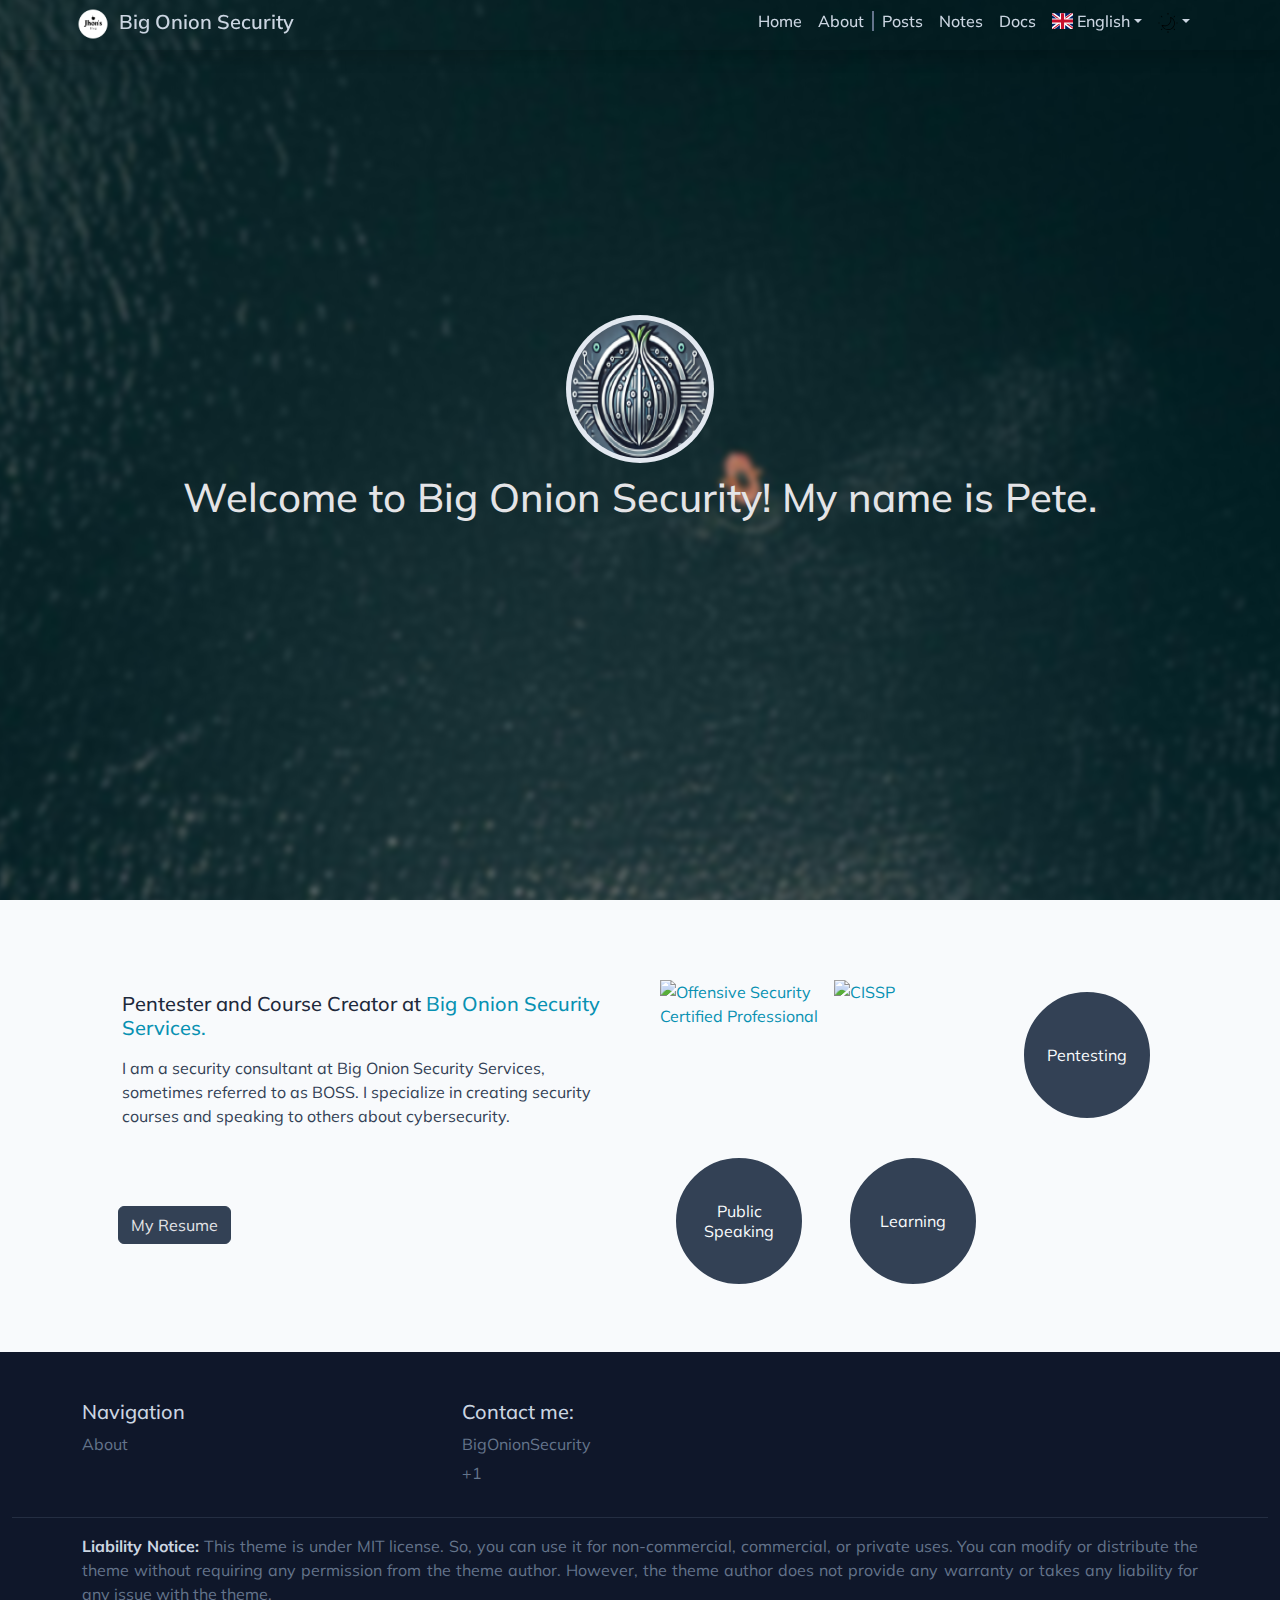
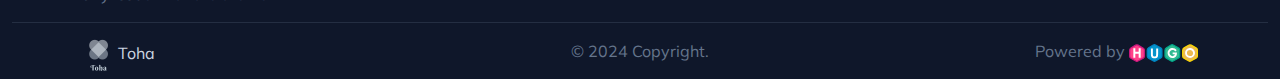
==== commit ddc225d4: "deploy: f6b92fa7b56a27b0db82a2e1071cde72b626955a" ====
--- a/index.html
+++ b/index.html
@@ -1,110 +1,19 @@
-<!doctype html><html lang=en><head><meta name=generator content="Hugo 0.140.2"><title>John's Blog</title>
-<meta name=description content="Portfolio and personal blog of Pete Cipolone."><meta charset=UTF-8><meta name=viewport content="width=device-width,initial-scale=1"><meta http-equiv=X-UA-Compatible content="ie=edge"><link rel=stylesheet href=/application.a61f89f5aafd375e5e4318cb002afca8ef69d181ab6ab3f96cd6fd80249e7544.css integrity="sha256-ph+J9ar9N15eQxjLACr8qO9p0YGrarP5bNb9gCSedUQ="><link rel=icon type=image/png href=/images/site/favicon_hu14458373468778497799.png><meta property="og:title" content="John's Blog"><meta property="og:type" content="website"><meta property="og:description" content="Portfolio and personal blog of John Doe."><meta property="og:image" content="/images/author/john.png"><meta property="og:url" content="https://hugo-toha.github.io"><meta name=twitter:card content="summary"><meta name=twitter:title content="John's Blog"><script>theme=localStorage.getItem("theme-scheme")||localStorage.getItem("darkmode:color-scheme")||"light",theme=="system"&&(window.matchMedia&&window.matchMedia("(prefers-color-scheme: dark)").matches?theme="dark":theme="light"),document.documentElement.setAttribute("data-theme",theme)</script></head><body data-bs-spy=scroll data-bs-target=#top-navbar data-bs-offset=100><nav class="navbar navbar-expand-xl top-navbar shadow transparent-navbar homepage" id=top-navbar><div class=container><a class=navbar-brand href=/><img src=/images/site/inverted-logo_hu14458373468778497799.png id=logo alt=Logo>
-John's Blog</a>
+<!doctype html><html lang=en><head><meta name=generator content="Hugo 0.140.2"><title>Big Onion Security</title>
+<meta name=description content="Business Page for Big Onion Security Services."><meta charset=UTF-8><meta name=viewport content="width=device-width,initial-scale=1"><meta http-equiv=X-UA-Compatible content="ie=edge"><link rel=stylesheet href=/application.a61f89f5aafd375e5e4318cb002afca8ef69d181ab6ab3f96cd6fd80249e7544.css integrity="sha256-ph+J9ar9N15eQxjLACr8qO9p0YGrarP5bNb9gCSedUQ="><link rel=icon type=image/png href=/images/site/favicon_hu14458373468778497799.png><meta property="og:title" content="Big Onion Security Services"><meta property="og:type" content="website"><meta property="og:description" content="Business page for Big Onion Security Services."><meta property="og:image" content="/images/author/main_onion.png"><meta property="og:url" content="https://hugo-toha.github.io"><meta name=twitter:card content="summary"><meta name=twitter:title content="Big Onion Security"><script>theme=localStorage.getItem("theme-scheme")||localStorage.getItem("darkmode:color-scheme")||"light",theme=="system"&&(window.matchMedia&&window.matchMedia("(prefers-color-scheme: dark)").matches?theme="dark":theme="light"),document.documentElement.setAttribute("data-theme",theme)</script></head><body data-bs-spy=scroll data-bs-target=#top-navbar data-bs-offset=100><nav class="navbar navbar-expand-xl top-navbar shadow transparent-navbar homepage" id=top-navbar><div class=container><a class=navbar-brand href=/><img src=/images/site/inverted-logo_hu14458373468778497799.png id=logo alt=Logo>
+Big Onion Security</a>
 <button class="navbar-toggler navbar-dark" id=navbar-toggler type=button data-bs-toggle=collapse data-bs-target=#top-nav-items aria-label=menu>
-<i data-feather=menu></i></button><div class="collapse navbar-collapse dynamic-navbar" id=top-nav-items><ul class="nav navbar-nav ms-auto"><li class=nav-item><a class=nav-link href=#home>Home</a></li><li class=nav-item><a class=nav-link href=#about>About</a></li><li class=nav-item><a class=nav-link href=#skills>Skills</a></li><li class=nav-item><a class=nav-link href=#experiences>Experiences</a></li><li class=nav-item><a class=nav-link href=#education>Education</a></li><li class="nav-item dropdown"><a class="nav-link dropdown-toggle" href=# id=navbarDropdown role=button data-bs-toggle=dropdown aria-haspopup=true aria-expanded=false>More</a><div class=dropdown-menu aria-labelledby=navbarDropdown><a class=dropdown-item href=#projects>Projects</a>
-<a class=dropdown-item href=#publications>Publications</a>
-<a class=dropdown-item href=#featured-posts>Featured Posts</a>
-<a class=dropdown-item href=#recent-posts>Recent Posts</a>
-<a class=dropdown-item href=#achievements>Achievements</a></div></li><div id=top-navbar-divider></div><li class=nav-item><a class=nav-link id=blog-link href=/posts>Posts</a></li><li class=nav-item><a class=nav-link id=note-link href=/notes>Notes</a></li><li class=nav-item><a class=nav-link href=https://toha-guides.netlify.app/posts/>Docs</a></li><li class="nav-item dropdown"><a class="nav-link dropdown-toggle" href=# id=languageSelector role=button data-bs-toggle=dropdown aria-haspopup=true aria-expanded=false><span class="fi fi-gb"></span>
+<i data-feather=menu></i></button><div class="collapse navbar-collapse dynamic-navbar" id=top-nav-items><ul class="nav navbar-nav ms-auto"><li class=nav-item><a class=nav-link href=#home>Home</a></li><li class=nav-item><a class=nav-link href=#about>About</a></li><div id=top-navbar-divider></div><li class=nav-item><a class=nav-link id=blog-link href=/posts>Posts</a></li><li class=nav-item><a class=nav-link id=note-link href=/notes>Notes</a></li><li class=nav-item><a class=nav-link href=https://toha-guides.netlify.app/posts/>Docs</a></li><li class="nav-item dropdown"><a class="nav-link dropdown-toggle" href=# id=languageSelector role=button data-bs-toggle=dropdown aria-haspopup=true aria-expanded=false><span class="fi fi-gb"></span>
 English</a><div class=dropdown-menu aria-labelledby=languageSelector><a class="dropdown-item nav-link languages-item" href=/><span class="fi fi-gb"></span>
 English
 </a><a class="dropdown-item nav-link languages-item" href=/bn><span class="fi fi-bd"></span>
 বাংলা</a></div></li><li class="nav-item dropdown"><a class="nav-link dropdown-toggle" href=# id=themeSelector role=button data-bs-toggle=dropdown aria-haspopup=true aria-expanded=false><img id=navbar-theme-icon-svg class=theme-icon src=/icons/moon-svgrepo-com.svg width=20 alt="Dark Theme"></a><div id=themeMenu class="dropdown-menu dropdown-menu-icons-only" aria-labelledby=themeSelector><a class="dropdown-item nav-link" href=# data-scheme=light><img class=theme-icon src=/icons/sun-svgrepo-com.svg width=20 alt="Light Theme">
 </a><a class="dropdown-item nav-link" href=# data-scheme=dark><img class=theme-icon src=/icons/moon-svgrepo-com.svg width=20 alt="Dark Theme">
-</a><a class="dropdown-item nav-link" href=# data-scheme=system><img class=theme-icon src=/icons/computer-svgrepo-com.svg width=20 alt="System Theme"></a></div></li></ul></div></div><img src=/images/site/main-logo_hu1754343916303502928.png class=d-none id=main-logo alt=Logo>
+</a><a class="dropdown-item nav-link" href=# data-scheme=system><img class=theme-icon src=/icons/computer-svgrepo-com.svg width=20 alt="System Theme"></a></div></li></ul></div></div><img src=/images/site/main-logo_hu7672337833820374838.png class=d-none id=main-logo alt=Logo>
 <img src=/images/site/inverted-logo_hu14458373468778497799.png class=d-none id=inverted-logo alt="Inverted Logo"></nav><div class="container-fluid home" id=home><style>#homePageBackgroundImageDivStyled{background-image:url(/images/site/background_hu13621154299575149818.jpg)}@media(min-width:500px) and (max-width:800px){#homePageBackgroundImageDivStyled{background-image:url(/images/site/background_hu18162009588661714486.jpg)}}@media(min-width:801px) and (max-width:1200px){#homePageBackgroundImageDivStyled{background-image:url(/images/site/background_hu10776515153834263480.jpg)}}@media(min-width:1201px) and (max-width:1500px){#homePageBackgroundImageDivStyled{background-image:url(/images/site/background_hu15176109211747325344.jpg)}}@media(min-width:1501px){#homePageBackgroundImageDivStyled{background-image:url(/images/site/background.jpg)}}</style><span class=on-the-fly-behavior></span><div id=homePageBackgroundImageDivStyled class="background container-fluid"></div><div class="container content text-center"><img src=/images/author/main_onion_hu13791163998160027243.png class="rounded-circle mx-auto d-block img-fluid" alt="Author Image"><h1 class=greeting>Welcome to Big Onion Security! My name is Pete.</h1><div class=typing-carousel><span id=ityped class=ityped></span>
 <span class=ityped-cursor></span></div><ul id=typing-carousel-data><li>I am a Pentester</li><li>I am a Course Creator</li><li>I love to build things</li></ul><a href=#about class=arrow-center aria-label="Read More - Pete."><i class="arrow bounce fa fa-chevron-down"></i></a></div></div><div class="container-fluid section-holder d-flex bg-primary"><div class="container anchor p-lg-5 about-section" id=about><div class="row pt-sm-2 pt-md-4 align-self-center"><div class=col-sm-6><h3 class=p-1></h3><h5 class=p-1>Pentester and Course Creator
 at <a href=https://www.example.com title="Big Onion Security Services." target=_blank rel=noopener>Big Onion Security Services.</a></h5><p class="p-1 text-justify">I am a security consultant at Big Onion Security Services, sometimes referred to as BOSS. I specialize in creating security courses and speaking to others about cybersecurity.</p><div class="text-container ms-auto"><ul class="social-link d-flex"><li><a href=mailto:example@gmail.com title=Email target=_blank rel=noopener><i class="fas fa-envelope"></i></a></li><li><a href=https://www.github.com/BigOnionSecurity title=Github target=_blank rel=noopener><i class="fab fa-github"></i></a></li><li><a href=# title=LinkedIn target=_blank rel=noopener><i class="fab fa-linkedin"></i></a></li></ul></div><a href=/files/resume.pdf title="My Resume" target=#><button class="btn btn-dark">My Resume</button></a></div><div class="col-sm-6 pt-5 ps-md-4 ps-sm-3 pt-sm-0"><div class=row><div class="col-6 col-lg-4 p-2"><div class=certificate-badge><a href=# target=_blank rel="noopener noreferrer"><img src=https://www.offsec.com/_astro/OSCP.D0Wrgjqy_2lOY92.svg alt="Offensive Security Certified Professional"></a></div></div><div class="col-6 col-lg-4 p-2"><div class=certificate-badge><a href=# target=_blank rel="noopener noreferrer"><img src=https://images.credly.com/size/340x340/images/6eeb0a98-33cb-4f72-bfc3-f89d65a3286c/image.png alt=CISSP></a></div></div><div class="col-6 col-lg-4 p-2"><div class="circular-progress blue"><span class=circular-progress-left><span class="circular-progress-bar circular-progress-percentage-20 circular-progress-percentage-50-delay"></span>
 </span><span class=circular-progress-right><span class="circular-progress-bar circular-progress-percentage-50"></span></span><div class=circular-progress-value>Pentesting</div></div></div><div class="col-6 col-lg-4 p-2"><div class="circular-progress yellow"><span class=circular-progress-left><span class="circular-progress-bar circular-progress-percentage-40 circular-progress-percentage-50-delay"></span>
 </span><span class=circular-progress-right><span class="circular-progress-bar circular-progress-percentage-50"></span></span><div class=circular-progress-value>Public Speaking</div></div></div><div class="col-6 col-lg-4 p-2"><div class="circular-progress orange"><span class=circular-progress-left><span class="circular-progress-bar circular-progress-percentage-50 circular-progress-percentage-50-delay"></span>
-</span><span class=circular-progress-right><span class="circular-progress-bar circular-progress-percentage-50"></span></span><div class=circular-progress-value>Learning</div></div></div></div></div></div></div></div><div class="container-fluid section-holder d-flex bg-secondary"><div class="container-fluid anchor pb-5 skills-section" id=skills><h1 class=text-center><span id=skills></span>Skills</h1><div class="container ms-auto text-center"><div class="btn-group flex-wrap" role=group id=skill-filter-buttons><button type=button class="btn btn-dark skill-filtr-control" data-filter=all>
-All
-</button>
-<button type=button class="btn btn-dark skill-filtr-control" data-filter=basic>
-Basic
-</button>
-<button type=button class="btn btn-dark skill-filtr-control" data-filter=language>
-Language
-</button>
-<button type=button class="btn btn-dark skill-filtr-control" data-filter=container>
-Container
-</button>
-<button type=button class="btn btn-dark skill-filtr-control" data-filter=others>
-Others</button></div></div><div class="container d-flex-block filtr-skills"><div class=row id=skill-card-holder style=margin-left:unset><div class="col-xs-12 col-sm-6 col-lg-4 pt-2 filtr-item" data-category='all, container'><a class=text-decoration-none href=https://kubernetes.io/ title=Kubernetes target=_blank rel=noopener><div class=card><div class="card-head d-flex"><img class=card-img-xs src=/images/sections/skills/kubernetes_hu7571393890923814960.png alt=Kubernetes><h5 class=card-title>Kubernetes</h5></div><div class="card-body text-justify pt-1 pb-1"><p class=card-text>Capable of deploying, managing application on Kubernetes. Experienced in writing Kubernetes controllers for CRDs.</p></div></div></a></div><div class="col-xs-12 col-sm-6 col-lg-4 pt-2 filtr-item" data-category='all, basic,language'><a class=text-decoration-none href=https://golang.org/ title="Go Development" target=_blank rel=noopener><div class=card><div class="card-head d-flex"><img class=card-img-xs src=/images/sections/skills/go_hu4109577291270016056.png alt="Go Development"><h5 class=card-title>Go Development</h5></div><div class="card-body text-justify pt-1 pb-1"><p class=card-text>Using as the main language for professional development. Capable of writing scalable, testable, and maintainable program.</p></div></div></a></div><div class="col-xs-12 col-sm-6 col-lg-4 pt-2 filtr-item" data-category='all, others'><a class=text-decoration-none><div class=card><div class="card-head d-flex"><img class=card-img-xs src=/images/sections/skills/cloud_hu18361959651463467850.png alt="Cloud Computing"><h5 class=card-title>Cloud Computing</h5></div><div class="card-body text-justify pt-1 pb-1"><p class=card-text>Worked with most of the major clouds such as GCP, AWS, Azure etc.</p></div></div></a></div><div class="col-xs-12 col-sm-6 col-lg-4 pt-2 filtr-item" data-category='all, container'><a class=text-decoration-none href=https://www.docker.com/ title=Docker target=_blank rel=noopener><div class=card><div class="card-head d-flex"><img class=card-img-xs src=/images/sections/skills/docker.svg alt=Docker><h5 class=card-title>Docker</h5></div><div class="card-body text-justify pt-1 pb-1"><p class=card-text>Write most of the programs as dockerized container. Experienced with multi-stage, multi-arch build process.</p></div></div></a></div><div class="col-xs-12 col-sm-6 col-lg-4 pt-2 filtr-item" data-category='all, basic'><a class=text-decoration-none href=https://prometheus.io/ title=Prometheus target=_blank rel=noopener><div class=card><div class="card-head d-flex"><img class=card-img-xs src=/images/sections/skills/prometheus_hu14605799323166506184.png alt=Prometheus><h5 class=card-title>Prometheus</h5></div><div class="card-body text-justify pt-1 pb-1"><p class=card-text>Capable of setup, configure Prometheus metrics. Experienced with PromQL, AlertManager. Also, experienced with writing metric exporters.</p></div></div></a></div><div class="col-xs-12 col-sm-6 col-lg-4 pt-2 filtr-item" data-category='all, others'><a class=text-decoration-none><div class=card><div class="card-head d-flex"><img class=card-img-xs src=/images/sections/skills/linux_hu1197493248082201392.png alt=Linux><h5 class=card-title>Linux</h5></div><div class="card-body text-justify pt-1 pb-1"><p class=card-text>Using as the main operating system. Capable of writing bash/shell scripts.</p></div></div></a></div><div class="col-xs-12 col-sm-6 col-lg-4 pt-2 filtr-item" data-category='all, basic'><a class=text-decoration-none href=https://git-scm.com/ title=Git target=_blank rel=noopener><div class=card><div class="card-head d-flex"><img class=card-img-xs src=/images/sections/skills/git_hu5323486677631463976.png alt=Git><h5 class=card-title>Git</h5></div><div class="card-body text-justify pt-1 pb-1"><p class=card-text>Experienced with git-based development. Mostly, use Github. Also, have experience in working with GitLab.</p></div></div></a></div><div class="col-xs-12 col-sm-6 col-lg-4 pt-2 filtr-item" data-category='all, basic,language'><a class=text-decoration-none><div class=card><div class="card-head d-flex"><img class=card-img-xs src=/images/sections/skills/c++_hu1614103023828017494.png alt=C++><h5 class=card-title>C++</h5></div><div class="card-body text-justify pt-1 pb-1"><p class=card-text>Know basic C/C++ programming. Used for contest programming and problem solving.</p></div></div></a></div></div></div></div></div><div class="container-fluid section-holder d-flex bg-primary"><div class="container-fluid anchor pb-5 experiences-section"><h1 class=text-center><span id=experiences></span>Experiences</h1><div class="container timeline text-justify"><div class="row align-items-center d-flex"><div class="col-1 col-lg-2 text-center vertical-line d-inline-flex justify-content-center"><div class="circle fw-bold">1</div></div><div class="col-10 col-lg-8"><div class=experience-entry-heading><div class=logo-holder><img class="company-logo light-logo" src=/images/sections/experiences/company1.jpg alt></div><div class=company-heading><h5><a href=https://www.example.com title="Example Co." target=_blank rel=noopener>Example Co.</a></h5><p class=text-muted>Nov 2017 - Present</p></div><p class=text-muted><i class="fa-solid fa-location-dot"></i> Dhaka Branch</p><p>Example Co. is a widely recognized company for cloud-native development. It builds tools for Kubernetes.</p></div><div class=positions><div class=company-heading><h5 class=designation>Senior Software Engineer</h5><p class=text-muted>Nov 2019 - Present</p></div><h6 class=text-heading>Responsibilities:</h6><ul class=justify-content-around><li>Design and develop XYZ tool for ABC task</li><li>Design, develop and manage disaster recovery tool <a href=https://www.example.com target=_blank rel=noopener>Xtool</a> that backup Kubernetes volumes, databases, and cluster&rsquo;s resource definition.</li><li>Lead backend team.</li></ul><div class=company-heading><h5 class=designation>Junior Software Engineer</h5><p class=text-muted>Nov 2017 - Oct 2019</p></div><h6 class=text-heading>Responsibilities:</h6><ul class=justify-content-around><li>Implement and test xyz feature for abc tool.</li><li>Support client for abc tool.</li><li>Learn k,d,w technology for xyz.</li></ul></div></div></div><div class="row horizontal-line"><div class="col-1 col-lg-2 timeline-side-div"><div class=corner></div></div><div class="col-10 col-lg-8"><hr></div><div class="col-1 col-lg-2 timeline-side-div"><div class=corner></div></div></div><div class="row align-items-center justify-content-end d-flex"><div class="col-10 col-lg-8"><div class=experience-entry-heading><div class=logo-holder><img class="company-logo light-logo" src=/images/sections/experiences/company2.jpg alt></div><div class=company-heading><h5><a href=https://www.example.com title="PreExample Co." target=_blank rel=noopener>PreExample Co.</a></h5><p class=text-muted>March 2016 - May 2017</p></div><p class=text-muted><i class="fa-solid fa-location-dot"></i> Nowhere</p><p>PreExample Co. is a gateway company to enter into Example co. So, nothing special here.</p></div><div class=positions><div class=company-heading><h5 class=designation>Software Engineer</h5><p class=text-muted>March 2016 - May 2017</p></div><h6 class=text-heading>Responsibilities:</h6><ul class=justify-content-around><li>Write lots of example codes.</li><li>Read lots of examples.</li><li>See lots of example videos.</li></ul></div></div><div class="col-1 col-lg-2 text-center vertical-line d-inline-flex justify-content-center"><div class="circle fw-bold">2</div></div></div><div class="row horizontal-line"><div class="col-1 col-lg-2 timeline-side-div"><div class=corner></div></div><div class="col-10 col-lg-8"><hr></div><div class="col-1 col-lg-2 timeline-side-div"><div class=corner></div></div></div><div class="row align-items-center d-flex"><div class="col-1 col-lg-2 text-center vertical-line d-inline-flex justify-content-center"><div class="circle fw-bold">3</div></div><div class="col-10 col-lg-8"><div class=experience-entry-heading><div class=logo-holder><img class="company-logo light-logo" src=/images/sections/experiences/company3.jpg alt></div><div class=company-heading><h5><a href=https://www.example.com title="Intern Counting Company (ICC)." target=_blank rel=noopener>Intern Counting Company (ICC).</a></h5><p class=text-muted>Jun 2015 - Jan 2016</p></div><p class=text-muted><i class="fa-solid fa-location-dot"></i> Intern Land</p><p>Intern counting Company (ICC) is responsible for counting worldwide intern Engineers.</p></div><div class=positions><div class=company-heading><h5 class=designation>Intern</h5><p class=text-muted>Jun 2015 - Jan 2016</p></div><h6 class=text-heading>Responsibilities:</h6><ul class=justify-content-around><li>Count lost of interns.</li><li>Count more interns.</li><li>Count me as an intern.</li></ul></div></div></div></div></div></div><div class="container-fluid section-holder d-flex bg-secondary"><div class="container-fluid anchor pb-5 education-section"><h1 class=text-center><span id=education></span>Education</h1><div class=container><table class=education-info-table><tbody><tr><td class=icon><div class=hline></div><div class=icon-holder><i class="fas fa-microscope"></i></div></td><td class=line><div></div></td><td class=details><div class="degree-info card"><div class=logo-holder><img class="company-logo light-logo" src=/images/sections/education/tech_college.png alt="Ph.D in Quantum Cryptography"></div><div class=row><div class="col-lg-10 col-md-8"><h5><a href=# title="ABC University of Technology" target=_blank rel=noopener>ABC University of Technology</a></h5></div><div class="timeframe col-lg-2 col-md-4">2016-2020</div></div><h6>Ph.D in Quantum Cryptography</h6><h6><span class=text-heading>CGPA: </span><span>3.6</span> out of <span>4</span></h6><div class=publications><h6 class=text-heading>Publications:</h6><ul><li><a href=# title="Lorem ipsum dolor sit amet, consectetur adipiscing elit." target=_blank rel=noopener>Lorem ipsum dolor sit amet, consectetur adipiscing elit.</a></li><li><a href=# title="Fusce eu augue ut odio porttitor pulvinar." target=_blank rel=noopener>Fusce eu augue ut odio porttitor pulvinar.</a></li><li><a href=# title="Nullam vitae orci tincidunt purus viverra pulvinar." target=_blank rel=noopener>Nullam vitae orci tincidunt purus viverra pulvinar.</a></li></ul></div></div></td></tr><tr><td class=icon><div class=hline></div><div class=icon-holder><i class="fas fa-graduation-cap"></i></div></td><td class=line><div></div></td><td class=details><div class="degree-info card"><div class=logo-holder><img class="company-logo light-logo" src=/images/sections/education/university.jpg alt="B.Sc. in Computer Science & Engineering"></div><div class=row><div class="col-lg-10 col-md-8"><h5><a href=# title="University of XYZ" target=_blank rel=noopener>University of XYZ</a></h5></div><div class="timeframe col-lg-2 col-md-4">2012-2016</div></div><h6>B.Sc. in Computer Science & Engineering</h6><h6><span class=text-heading>CGPA: </span><span>3.5</span> out of <span>4</span></h6><div class=publications><h6 class=text-heading>Publications:</h6><ul><li><a href=# title="Lorem ipsum dolor sit amet, consectetur adipiscing elit." target=_blank rel=noopener>Lorem ipsum dolor sit amet, consectetur adipiscing elit.</a></li><li><a href=# title="Fusce eu augue ut odio porttitor pulvinar." target=_blank rel=noopener>Fusce eu augue ut odio porttitor pulvinar.</a></li></ul></div><div class=taken-courses><h6 class=text-heading>Taken Courses:</h6><table><thead><th class=course-name-header>Course Name</th><th>Total Credit</th><th>Obtained Credit</th></thead><tbody><tr class=course><td>Data Structures and Algorithm</td><td>4</td><td>3.75</td></tr><tr class=course><td>Network Security</td><td>4</td><td>3.8</td></tr><tr class=course><td>Operating System</td><td>4</td><td>3.5</td></tr><tr class="course hidden-course"><td>Artificial Intelligent</td><td>4</td><td>3.75</td></tr></tbody></table><button type=button class="btn btn-link show-more-btn pt-0 ms-1" id=show-more-btn>Show More</button>
-<button type=button class="btn btn-link show-more-btn hidden pt-0 ms-1" id=show-less-btn>Show Less</button></div><div class=extracurricular-activities><h6 class=text-heading>Extracurricular Activities:</h6><ul><li>In vitae facilisis est, eget porta sem.</li><li>Vestibulum consectetur lorem justo, at laoreet lorem feugiat et.</li><li>Duis sed massa feugiat, ornare justo et, aliquam est.</li><li>Pellentesque ut fringilla magna.</li></ul></div></div></td></tr><tr><td class=icon><div class=hline></div><div class=icon-holder><i class="fas fa-university"></i></div></td><td class=line><div></div></td><td class=details><div class="degree-info card"><div class=logo-holder><img class="company-logo light-logo" src=/images/sections/education/science_college.png alt="Higher Secondary School Certificate"></div><div class=row><div class="col-lg-10 col-md-8"><h5><a href=# title="MST College of Science" target=_blank rel=noopener>MST College of Science</a></h5></div><div class="timeframe col-lg-2 col-md-4">2010-2012</div></div><h6>Higher Secondary School Certificate</h6><h6><span class=text-heading>GPA: </span><span>5</span> out of <span>5</span></h6><div class=extracurricular-activities><h6 class=text-heading>Extracurricular Activities:</h6><ul><li>In vitae facilisis est, eget porta sem.</li><li>Vestibulum consectetur lorem justo, at laoreet lorem feugiat et.</li><li>Duis sed massa feugiat, ornare justo et, aliquam est.</li><li>Pellentesque ut fringilla magna.</li></ul></div></div></td></tr><tr><td class=icon><div class=hline></div><div class=icon-holder><i class="fas fa-school"></i></div></td><td class=line><div></div></td><td class=details><div class="degree-info card"><div class=row><div class="col-lg-10 col-md-8"><h5>JK School of Science</h5></div><div class="timeframe col-lg-2 col-md-4">2005-2010</div></div><h6>Secondary School Certificate</h6><h6><span class=text-heading>GPA: </span><span>4.5</span> out of <span>5</span></h6></div></td></tr></tbody></table></div></div></div><div class="container-fluid section-holder d-flex bg-primary"><div class="container-fluid anchor pb-5 projects-section" id=projects><h1 class=text-center><span id=projects></span>Projects</h1><div class="container ms-auto text-center"><div class="btn-group flex-wrap" role=group id=project-filter-buttons><button type=button class="btn btn-dark project-filtr-control" data-filter=all>
-All
-</button>
-<button type=button class="btn btn-dark project-filtr-control" data-filter=professional>
-Professional
-</button>
-<button type=button class="btn btn-dark project-filtr-control" data-filter=academic>
-Academic
-</button>
-<button type=button class="btn btn-dark project-filtr-control" data-filter=hobby>
-Hobby</button></div></div><div class="container filtr-projects"><div class=row id=project-card-holder><div class="col-sm-12 col-md-6 col-lg-4 p-2 filtr-item" data-category='all, professional,kubernetes,cloud'><div class="card mt-1"><div class=card><a href=https://github.com/kubernetes/kubernetes target=_blank rel=noopener><div class=card-header><div><div class=d-flex><img class=card-img-xs src=/images/sections/projects/kubernetes_hu7571393890923814960.png alt=Kubernetes><h5 class="card-title mb-0">Kubernetes</h5></div><div class=sub-title><span>Contributor</span>
-<span>March 2018 - Present</span></div></div></div></a><div class="card-body text-justify pt-1 pb-1"><p>Production-Grade Container Scheduling and Management.</p><div class=project-card-footer><div class=project-tags-holder><span class="badge btn-info">professional
-</span><span class="badge btn-info">kubernetes
-</span><span class="badge btn-info">cloud</span></div><div class=project-btn-holder><a class="github-button project-btn d-none" href=https://github.com/kubernetes/kubernetes data-icon=octicon-standard data-show-count=true aria-label="Star Kubernetes">Star</a></div></div></div></div></div></div><div class="col-sm-12 col-md-6 col-lg-4 p-2 filtr-item" data-category='all, professional,machine-learning'><div class="card mt-1"><div class=card><a href=https://github.com/tensorflow/tensorflow target=_blank rel=noopener><div class=card-header><div><div class=d-flex><img class=card-img-xs src=/images/sections/projects/tensorflow_hu892722432554962285.png alt=Tensorflow><h5 class="card-title mb-0">Tensorflow</h5></div><div class=sub-title><span>Developer</span>
-<span>Jun 2018 - Present</span></div></div></div></a><div class="card-body text-justify pt-1 pb-1"><p>An Open Source Machine Learning Framework for Everyone.</p><div class=project-card-footer><div class=project-tags-holder><span class="badge btn-info">professional
-</span><span class="badge btn-info">machine-learning</span></div><div class=project-btn-holder><a class="github-button project-btn d-none" href=https://github.com/tensorflow/tensorflow data-icon=octicon-standard data-show-count=true aria-label="Star Tensorflow">Star</a></div></div></div></div></div></div><div class="col-sm-12 col-md-6 col-lg-4 p-2 filtr-item" data-category='all, academic,iot'><div class="card mt-1"><div class=card><a href=https://www.example.com target=_blank rel=noopener><div class=card-header><div><div class=d-flex><h5 class="card-title mb-0">A sample academic paper</h5></div><div class=sub-title><span>Team Lead</span>
-<span>Jan 2017 - Nov 2017</span></div></div></div></a><div class="card-body text-justify pt-1 pb-1"><p>Lorem ipsum dolor sit amet consectetur adipisicing elit. Sapiente eius reprehenderit animi suscipit autem eligendi esse amet aliquid error eum. Accusantium distinctio soluta aliquid quas placeat modi suscipit eligendi nisi.</p><div class=project-card-footer><div class=project-tags-holder><span class="badge btn-info">academic
-</span><span class="badge btn-info">iot</span></div><div class=project-btn-holder><span><a class="btn btn-outline-info btn-sm" href=https://www.example.com target=#>Details</a></span></div></div></div></div></div></div><div class="col-sm-12 col-md-6 col-lg-4 p-2 filtr-item" data-category='all, hobby,fun'><div class="card mt-1"><div class=card><a href=https://github.com/kelseyhightower/nocode target=_blank rel=noopener><div class=card-header><div><div class=d-flex><img class=card-img-xs src=/images/sections/projects/no-code_hu6734662095389358746.png alt=Nocode><h5 class="card-title mb-0">Nocode</h5></div><div class=sub-title><span>Nothing</span>
-<span>Oct 2019 - Dec 2019</span></div></div></div></a><div class="card-body text-justify pt-1 pb-1"><p>The best way to write secure and reliable applications. Write nothing; deploy nowhere.</p><div class=project-card-footer><div class=project-tags-holder><span class="badge btn-info">hobby
-</span><span class="badge btn-info">fun</span></div><div class=project-btn-holder><a class="github-button project-btn d-none" href=https://github.com/kelseyhightower/nocode data-icon=octicon-standard data-show-count=true aria-label="Star Nocode">Star</a></div></div></div></div></div></div><div class="col-sm-12 col-md-6 col-lg-4 p-2 filtr-item" data-category='all, hobby,hugo,theme,professional'><div class="card mt-1"><div class=card><a href=https://github.com/hossainemruz/toha target=_blank rel=noopener><div class=card-head><img class=card-img-top src=/images/sections/projects/toha_website_hu9920380915244433499.png alt=Toha></div><div class=card-header><div><div class=d-flex><img class=card-img-xs src=/images/sections/projects/toha_hu13082282652412139438.png alt=Toha><h5 class="card-title mb-0">Toha</h5></div><div class=sub-title><span>Owner</span>
-<span>Jun 2019 - Present</span></div></div></div></a><div class="card-body text-justify pt-1 pb-1"><p>A Hugo theme for personal portfolio.</p><div class=project-card-footer><div class=project-tags-holder><span class="badge btn-info">hobby
-</span><span class="badge btn-info">hugo
-</span><span class="badge btn-info">theme
-</span><span class="badge btn-info">professional</span></div><div class=project-btn-holder><a class="github-button project-btn d-none" href=https://github.com/hossainemruz/toha data-icon=octicon-standard data-show-count=true aria-label="Star Toha">Star</a></div></div></div></div></div></div></div></div></div></div><div class="container-fluid section-holder d-flex bg-secondary"><div class="container-fluid anchor pb-5 publications-section" id=publications><h1 class=text-center><span id=publications></span>Publications</h1><div class="container ms-auto text-center"><div class="btn-group flex-wrap" role=pub-group id=publication-filter-buttons><button type=button class="btn btn-dark pub-filtr-control" data-filter=pub-all>
-All
-</button>
-<button type=button class="btn btn-dark pub-filtr-control" data-filter=pub-machinelearning>
-Machine Learning
-</button>
-<button type=button class="btn btn-dark pub-filtr-control" data-filter=pub-image-processing>
-Image Processing
-</button>
-<button type=button class="btn btn-dark pub-filtr-control" data-filter=pub-security>
-Security</button></div></div><div class="container filtr-publications"><div class=row id=publication-card-holder><div class="col-12 p-2 pub-filtr-item" data-category=pub-all,pub-machinelearning,pub-image-processing><div class="card mt-3"><div class=card-header><h5 class="card-title mb-0">An Example Paper on Machine Learning</h5><div class=sub-title><span><a href=https://example.com>2020 IEEE Region Symposium (TENSYMP)</a></span>
-<span class=ms-2>7 June 2020</span></div><div class=authors><span class=me-2><a href=https://example.com>Dr. Madman</a></span>
-<span class=me-2><a href=https://example.com>Dr. Lessmad</a></span>
-<span class=me-2><a href=https://example.com>Dr. Moremad</a></span>
-<span class=me-2><a href=https://example.com>Dr. Goodman</a></span></div></div><div class=card-body><p>Voluptate in id id voluptate laboris. Minim mollit aliquip sit aliqua ut exercitation voluptate eiusmod consequat pariatur sunt enim veniam. Velit esse tempor laboris anim tempor officia. Magna non labore duis do esse sit do ipsum culpa. Officia consequat id non duis culpa dolor. Excepteur magna non nostrud cupidatat aute aliqua aliquip.</p></div><div class=card-footer><div class=tags><span class="btn badge btn-info ms-1 p-2">Machine Learning
-</span><span class="btn badge btn-info ms-1 p-2">Autonomous Driving
-</span><span class="btn badge btn-info ms-1 p-2">Computer Vision</span></div><div class=details-btn><a class="btn btn-outline-info ms-1 ps-2 mb-2" href=https://example.com target=_blank rel=noopener role=button>Details</a></div></div></div></div><div class="col-12 p-2 pub-filtr-item" data-category=pub-all,pub-image-processing><div class="card mt-3"><div class=card-header><h5 class="card-title mb-0">An Sample Paper on Image Processing</h5><div class=sub-title><span><a href=https://example.com>2020 IEEE Region Symposium (TENSYMP)</a></span>
-<span class=ms-2>7 June 2020</span></div><div class=authors><span class=me-2><a href=https://example.com>Dr. Madman</a></span>
-<span class=me-2><a href=https://example.com>Dr. Lessmad</a></span>
-<span class=me-2><a href=https://example.com>Dr. Moremad</a></span>
-<span class=me-2><a href=https://example.com>Dr. Goodman</a></span></div></div><div class=card-body><p>Ullamco magna minim cupidatat Lorem ea ex aliqua fugiat et. Dolor quis cillum ea duis irure et commodo aliquip consectetur ullamco labore ut anim nisi. Commodo reprehenderit est consectetur tempor adipisicing occaecat exercitation amet do aliquip dolor do irure. Labore officia ut magna pariatur reprehenderit et ex sit sunt. Magna proident ullamco adipisicing sit.</p></div><div class=card-footer><div class=tags><span class="btn badge btn-info ms-1 p-2">Image Processing
-</span><span class="btn badge btn-info ms-1 p-2">Computer Vision</span></div><div class=details-btn><a class="btn btn-outline-info ms-1 ps-2 mb-2" href=https://example.com target=_blank rel=noopener role=button>Details</a></div></div></div></div><div class="col-12 p-2 pub-filtr-item" data-category=pub-all,pub-security><div class="card mt-3"><div class=card-header><h5 class="card-title mb-0">An Example Paper on Security</h5><div class=sub-title><span><a href=https://example.com>2020 IEEE Region Symposium (TENSYMP)</a></span>
-<span class=ms-2>7 June 2020</span></div><div class=authors><span class=me-2><a href=https://example.com>Dr. Madman</a></span>
-<span class=me-2><a href=https://example.com>Dr. Lessmad</a></span>
-<span class=me-2><a href=https://example.com>Dr. Moremad</a></span>
-<span class=me-2><a href=https://example.com>Dr. Goodman</a></span></div></div><div class=card-body><p>Dolor ad cupidatat pariatur nulla ipsum ex ullamco nisi anim ullamco. Dolore elit esse in exercitation minim aliqua. Amet velit incididunt magna laboris. Proident reprehenderit deserunt ad officia duis dolor. Tempor nostrud ullamco ullamco sint deserunt cupidatat irure minim consectetur nulla adipisicing sunt.</p></div><div class=card-footer><div class=tags><span class="btn badge btn-info ms-1 p-2">Machine Learning
-</span><span class="btn badge btn-info ms-1 p-2">Autonomous Driving
-</span><span class="btn badge btn-info ms-1 p-2">Machine Vision</span></div><div class=details-btn><a class="btn btn-outline-info ms-1 ps-2 mb-2" href=https://example.com target=_blank rel=noopener role=button>Details</a></div></div></div></div></div></div></div></div><div class="container-fluid section-holder d-flex bg-primary"><div class="container-fluid anchor pb-5 recent-posts-section"><h1 class=text-center><span id=featured-posts></span>Featured Posts</h1><div class=container><div class=row id=recent-post-cards><div class=post-card><div class=card><div class=card-head><a href=/posts/markdown-sample/ class=post-card-link><img class=card-img-top src=/posts/markdown-sample/hero.svg alt="Hero Image"></a></div><div class=card-body><a href=/posts/markdown-sample/ class=post-card-link><h5 class=card-title>Markdown Samples</h5><p class="card-text post-summary">This is a sample post intended to test the followings:
-A different post author. Table of contents. Markdown content rendering. Math rendering. Emoji rendering. Markdown Syntax Rendering Headings The following HTML &lt;h1>—&lt;h6> elements represent six levels of section headings. &lt;h1> is the highest section level while &lt;h6> is the lowest.
-H1 H2 H3 H4 H5 H6 Paragraph Xerum, quo qui aut unt expliquam qui dolut labo. Aque venitatiusda cum, voluptionse latur sitiae dolessi aut parist aut dollo enim qui voluptate ma dolestendit peritin re plis aut quas inctum laceat est volestemque commosa as cus endigna tectur, offic to cor sequas etum rerum idem sintibus eiur? Quianimin porecus evelectur, cum que nis nust voloribus ratem aut omnimi, sitatur? Quiatem. Nam, omnis sum am facea corem alique molestrunt et eos evelece arcillit ut aut eos eos nus, sin conecerem erum fuga. Ri oditatquam, ad quibus unda veliamenimin cusam et facea ipsamus es exerum sitate dolores editium rerore eost, temped molorro ratiae volorro te reribus dolorer sperchicium faceata tiustia prat.</p></a><div class=tags><ul style=padding-left:0></ul></div></div><div class=card-footer><span class=float-start>Monday, June 8, 2020
-| 3 minutes </span><a href=/posts/markdown-sample/ class="float-end btn btn-outline-info btn-sm">Read</a></div></div></div><div class=post-card><div class=card><div class=card-head><a href=/posts/shortcodes/ class=post-card-link><img class=card-img-top src=/posts/shortcodes/boat.jpg alt="Hero Image"></a></div><div class=card-body><a href=/posts/shortcodes/ class=post-card-link><h5 class=card-title>Shortcodes Samples</h5><p class="card-text post-summary">This is a sample post intended to test the followings:
-Default hero image. Different shortcodes. Alert The following alerts are available in this theme.
-This is sample alert with type="success". This is sample alert with type="danger". This is sample alert with type="warning". This is sample alert with type="info". This is sample alert with type="dark". This is sample alert with type="primary". This is sample alert with type="secondary". Image A sample image without any attribute. A sample image with height and width attributes. A center aligned image with height and width attributes. A image with float attribute. Lorem ipsum dolor sit amet, consectetur adipiscing elit. Cras egestas lectus sed leo ultricies ultricies. Praesent tellus risus, eleifend vel efficitur ac, venenatis sit amet sem. Ut ut egestas erat. Fusce ut leo turpis. Morbi consectetur sed lacus vitae vehicula. Cras gravida turpis id eleifend volutpat. Suspendisse nec ipsum eu erat finibus dictum. Morbi volutpat nulla purus, vel maximus ex molestie id. Nullam posuere est urna, at fringilla eros venenatis quis.</p></a><div class=tags><ul style=padding-left:0></ul></div></div><div class=card-footer><span class=float-start>Monday, June 8, 2020
-| 3 minutes </span><a href=/posts/shortcodes/ class="float-end btn btn-outline-info btn-sm">Read</a></div></div></div></div></div></div></div><div class="container-fluid section-holder d-flex bg-secondary"><div class="container-fluid anchor pb-5 recent-posts-section"><h1 class=text-center><span id=recent-posts></span>Recent Posts</h1><div class=container><div class=row id=recent-post-cards><div class=post-card><div class=card><div class=card-head><a href=/posts/shortcodes/ class=post-card-link><img class=card-img-top src=/posts/shortcodes/boat.jpg alt="Hero Image"></a></div><div class=card-body><a href=/posts/shortcodes/ class=post-card-link><h5 class=card-title>Shortcodes Samples</h5><p class="card-text post-summary">This is a sample post intended to test the followings:
-Default hero image. Different shortcodes. Alert The following alerts are available in this theme.
-This is sample alert with type="success". This is sample alert with type="danger". This is sample alert with type="warning". This is sample alert with type="info". This is sample alert with type="dark". This is sample alert with type="primary". This is sample alert with type="secondary". Image A sample image without any attribute. A sample image with height and width attributes. A center aligned image with height and width attributes. A image with float attribute. Lorem ipsum dolor sit amet, consectetur adipiscing elit. Cras egestas lectus sed leo ultricies ultricies. Praesent tellus risus, eleifend vel efficitur ac, venenatis sit amet sem. Ut ut egestas erat. Fusce ut leo turpis. Morbi consectetur sed lacus vitae vehicula. Cras gravida turpis id eleifend volutpat. Suspendisse nec ipsum eu erat finibus dictum. Morbi volutpat nulla purus, vel maximus ex molestie id. Nullam posuere est urna, at fringilla eros venenatis quis.</p></a><div class=tags><ul style=padding-left:0></ul></div></div><div class=card-footer><span class=float-start>Monday, June 8, 2020
-| 3 minutes </span><a href=/posts/shortcodes/ class="float-end btn btn-outline-info btn-sm">Read</a></div></div></div><div class=post-card><div class=card><div class=card-head><a href=/posts/category/sub-category/rich-content/ class=post-card-link><img class=card-img-top src=/posts/category/sub-category/rich-content/images/forest.jpg alt="Hero Image"></a></div><div class=card-body><a href=/posts/category/sub-category/rich-content/ class=post-card-link><h5 class=card-title>Rich Content</h5><p class="card-text post-summary">This sample post tests the followings:
-Category, sub-category nesting in the sidebar. Hero image and other images are in images folder inside this post directory. Different media rendering like image, tweet, YouTube video, Vimeo video etc. Image Sample Tweet Sample Owl bet you'll lose this staring contest 🦉 pic.twitter.com/eJh4f2zncC
-&mdash; San Diego Zoo Wildlife Alliance (@sandiegozoo) October 26, 2021 YouTube Video Sample Vimeo Video Sample</p></a><div class=tags><ul style=padding-left:0><li class=rounded><a href=/tags/markdown/ class="btn btn-sm btn-info">Markdown</a></li><li class=rounded><a href=/tags/content-organization/ class="btn btn-sm btn-info">Content Organization</a></li><li class=rounded><a href=/tags/multi-lingual/ class="btn btn-sm btn-info">Multi-lingual</a></li></ul></div></div><div class=card-footer><span class=float-start>Monday, June 8, 2020
-| 1 minute </span><a href=/posts/category/sub-category/rich-content/ class="float-end btn btn-outline-info btn-sm">Read</a></div></div></div><div class=post-card><div class=card><div class=card-head><a href=/posts/markdown-sample/ class=post-card-link><img class=card-img-top src=/posts/markdown-sample/hero.svg alt="Hero Image"></a></div><div class=card-body><a href=/posts/markdown-sample/ class=post-card-link><h5 class=card-title>Markdown Samples</h5><p class="card-text post-summary">This is a sample post intended to test the followings:
-A different post author. Table of contents. Markdown content rendering. Math rendering. Emoji rendering. Markdown Syntax Rendering Headings The following HTML &lt;h1>—&lt;h6> elements represent six levels of section headings. &lt;h1> is the highest section level while &lt;h6> is the lowest.
-H1 H2 H3 H4 H5 H6 Paragraph Xerum, quo qui aut unt expliquam qui dolut labo. Aque venitatiusda cum, voluptionse latur sitiae dolessi aut parist aut dollo enim qui voluptate ma dolestendit peritin re plis aut quas inctum laceat est volestemque commosa as cus endigna tectur, offic to cor sequas etum rerum idem sintibus eiur? Quianimin porecus evelectur, cum que nis nust voloribus ratem aut omnimi, sitatur? Quiatem. Nam, omnis sum am facea corem alique molestrunt et eos evelece arcillit ut aut eos eos nus, sin conecerem erum fuga. Ri oditatquam, ad quibus unda veliamenimin cusam et facea ipsamus es exerum sitate dolores editium rerore eost, temped molorro ratiae volorro te reribus dolorer sperchicium faceata tiustia prat.</p></a><div class=tags><ul style=padding-left:0></ul></div></div><div class=card-footer><span class=float-start>Monday, June 8, 2020
-| 3 minutes </span><a href=/posts/markdown-sample/ class="float-end btn btn-outline-info btn-sm">Read</a></div></div></div></div></div></div></div><div class="container-fluid section-holder d-flex bg-primary"><div class="container-fluid anchor pb-5 achievements-section"><h1 class=text-center><span id=achievements></span>Achievements</h1><div class=container><div class=row id=gallery></div></div><div class=d-none id=achievements-holder><div class="achievement-entry text-center" style=background-image:url(/images/sections/achievements/presenter_hu6098955134976574005.jpg)><i class="fa-solid fa-xmark hidden"></i>
-<i class="fa-solid fa-magnifying-glass-plus" id=enlarge-icon></i><h4 class=title id=achievement-title>Best Presenter</h4><div class="caption hidden col-lg-6 text-start" id=caption><h4>Best Presenter</h4><p>Best presenter in the 2020 XYZ conference.</p></div><span style=background-image:url(/images/sections/achievements/presenter_hu6098955134976574005.jpg) class=d-none id=SmallImage active=true></span>
-<span style=background-image:url(/images/sections/achievements/presenter_hu17074305974988835938.jpg) class=d-none id=LargeImage></span></div><div class="achievement-entry text-center" style=background-image:url(/images/sections/achievements/sport_hu2242729274237768799.jpg)><i class="fa-solid fa-xmark hidden"></i>
-<i class="fa-solid fa-magnifying-glass-plus" id=enlarge-icon></i><h4 class=title id=achievement-title>Champion</h4><div class="caption hidden col-lg-6 text-start" id=caption><h4>Champion</h4><p>Champion in cycling inter-city cycling championship 2020.</p></div><span style=background-image:url(/images/sections/achievements/sport_hu2242729274237768799.jpg) class=d-none id=SmallImage active=true></span>
-<span style=background-image:url(/images/sections/achievements/sport_hu3984253925389558500.jpg) class=d-none id=LargeImage></span></div><div class="achievement-entry text-center" style=background-image:url(/images/sections/achievements/graduation-cap_hu13593790690551442184.jpg)><i class="fa-solid fa-xmark hidden"></i>
-<i class="fa-solid fa-magnifying-glass-plus" id=enlarge-icon></i><h4 class=title id=achievement-title>Graduation</h4><div class="caption hidden col-lg-6 text-start" id=caption><h4>Graduation</h4><p>Received Bachelor of Science (B.Sc.) in Computer Science and Engineer from XYZ University.</p></div><span style=background-image:url(/images/sections/achievements/graduation-cap_hu13593790690551442184.jpg) class=d-none id=SmallImage active=true></span>
-<span style=background-image:url(/images/sections/achievements/graduation-cap_hu12743054588386926517.jpg) class=d-none id=LargeImage></span></div><div class="achievement-entry text-center" style=background-image:url(/images/sections/achievements/woman-winner_hu7854061680472463003.jpg)><i class="fa-solid fa-xmark hidden"></i>
-<i class="fa-solid fa-magnifying-glass-plus" id=enlarge-icon></i><h4 class=title id=achievement-title>Award Winner</h4><div class="caption hidden col-lg-6 text-start" id=caption><h4>Award Winner</h4><p>Wined best paper award at IEE Conference 2020.</p></div><span style=background-image:url(/images/sections/achievements/woman-winner_hu7854061680472463003.jpg) class=d-none id=SmallImage active=true></span>
-<span style=background-image:url(/images/sections/achievements/woman-winner_hu9491142264800469944.jpg) class=d-none id=LargeImage></span></div></div></div></div><footer id=footer class="container-fluid text-center align-content-center footer pb-2"><div class="container pt-5"><div class="row text-start"><div class="col-md-4 col-sm-12"><h5>Navigation</h5><ul><li class=nav-item><a class=smooth-scroll href=https://cipolone95.github.io/#about>About</a></li><li class=nav-item><a class=smooth-scroll href=https://cipolone95.github.io/#skills>Skills</a></li><li class=nav-item><a class=smooth-scroll href=https://cipolone95.github.io/#experiences>Experiences</a></li><li class=nav-item><a class=smooth-scroll href=https://cipolone95.github.io/#education>Education</a></li><li class=nav-item><a class=smooth-scroll href=https://cipolone95.github.io/#projects>Projects</a></li><li class=nav-item><a class=smooth-scroll href=https://cipolone95.github.io/#publications>Publications</a></li><li class=nav-item><a class=smooth-scroll href=https://cipolone95.github.io/#featured-posts>Featured Posts</a></li><li class=nav-item><a class=smooth-scroll href=https://cipolone95.github.io/#recent-posts>Recent Posts</a></li><li class=nav-item><a class=smooth-scroll href=https://cipolone95.github.io/#achievements>Achievements</a></li></ul></div><div class="col-md-4 col-sm-12"><h5>Contact me:</h5><ul><li><a href=mailto: target=_blank rel=noopener><span><i class="fas fa-envelope"></i></span> <span></span></a></li><li><a href=https://github.com/BigOnionSecurity target=_blank rel=noopener><span><i class="fab fa-github"></i></span> <span>BigOnionSecurity</span></a></li><li><a href=https://www.linkedin.com/in/TBD target=_blank rel=noopener><span><i class="fab fa-linkedin"></i></span> <span></span></a></li><li><span><i class="fas fa-phone-alt"></i></span> <span>+1</span></li><li><a href=https://www.researchgate.net/profile/TBD target=_blank rel=noopener><span><i class="fab fa-researchgate"></i></span> <span></span></a></li></ul></div></div></div><hr><div class=container><p id=disclaimer><strong>Liability Notice:</strong> This theme is under MIT license. So, you can use it for non-commercial, commercial, or private uses. You can modify or distribute the theme without requiring any permission from the theme author. However, the theme author does not provide any warranty or takes any liability for any issue with the theme.</p></div><hr><div class=container><div class="row text-start"><div class=col-md-4><a id=theme href=https://github.com/hugo-toha/toha target=_blank rel=noopener><img src=/images/theme-logo_hu16779671404603505019.png alt="Toha Theme Logo">
+</span><span class=circular-progress-right><span class="circular-progress-bar circular-progress-percentage-50"></span></span><div class=circular-progress-value>Learning</div></div></div></div></div></div></div></div><footer id=footer class="container-fluid text-center align-content-center footer pb-2"><div class="container pt-5"><div class="row text-start"><div class="col-md-4 col-sm-12"><h5>Navigation</h5><ul><li class=nav-item><a class=smooth-scroll href=https://bigonionsecurity.github.io/#about>About</a></li></ul></div><div class="col-md-4 col-sm-12"><h5>Contact me:</h5><ul><li><a href=mailto: target=_blank rel=noopener><span><i class="fas fa-envelope"></i></span> <span></span></a></li><li><a href=https://github.com/BigOnionSecurity target=_blank rel=noopener><span><i class="fab fa-github"></i></span> <span>BigOnionSecurity</span></a></li><li><a href=https://www.linkedin.com/in/TBD target=_blank rel=noopener><span><i class="fab fa-linkedin"></i></span> <span></span></a></li><li><span><i class="fas fa-phone-alt"></i></span> <span>+1</span></li><li><a href=https://www.researchgate.net/profile/TBD target=_blank rel=noopener><span><i class="fab fa-researchgate"></i></span> <span></span></a></li></ul></div></div></div><hr><div class=container><p id=disclaimer><strong>Liability Notice:</strong> This theme is under MIT license. So, you can use it for non-commercial, commercial, or private uses. You can modify or distribute the theme without requiring any permission from the theme author. However, the theme author does not provide any warranty or takes any liability for any issue with the theme.</p></div><hr><div class=container><div class="row text-start"><div class=col-md-4><a id=theme href=https://github.com/hugo-toha/toha target=_blank rel=noopener><img src=/images/theme-logo_hu16779671404603505019.png alt="Toha Theme Logo">
 Toha</a></div><div class="col-md-4 text-center">© 2024 Copyright.</div><div class="col-md-4 text-end"><a id=hugo href=https://gohugo.io/ target=_blank rel=noopener>Powered by
 <img src=/images/hugo-logo.svg alt="Hugo Logo" height=18></a></div></div></div></footer><script src=/application.91bab9af3ea6af3cefda36641d1fdc76d78775d2a99c5cbbfd892093035465cf.js integrity="sha256-kbq5rz6mrzzv2jZkHR/cdteHddKpnFy7/YkgkwNUZc8=" defer></script></body></html>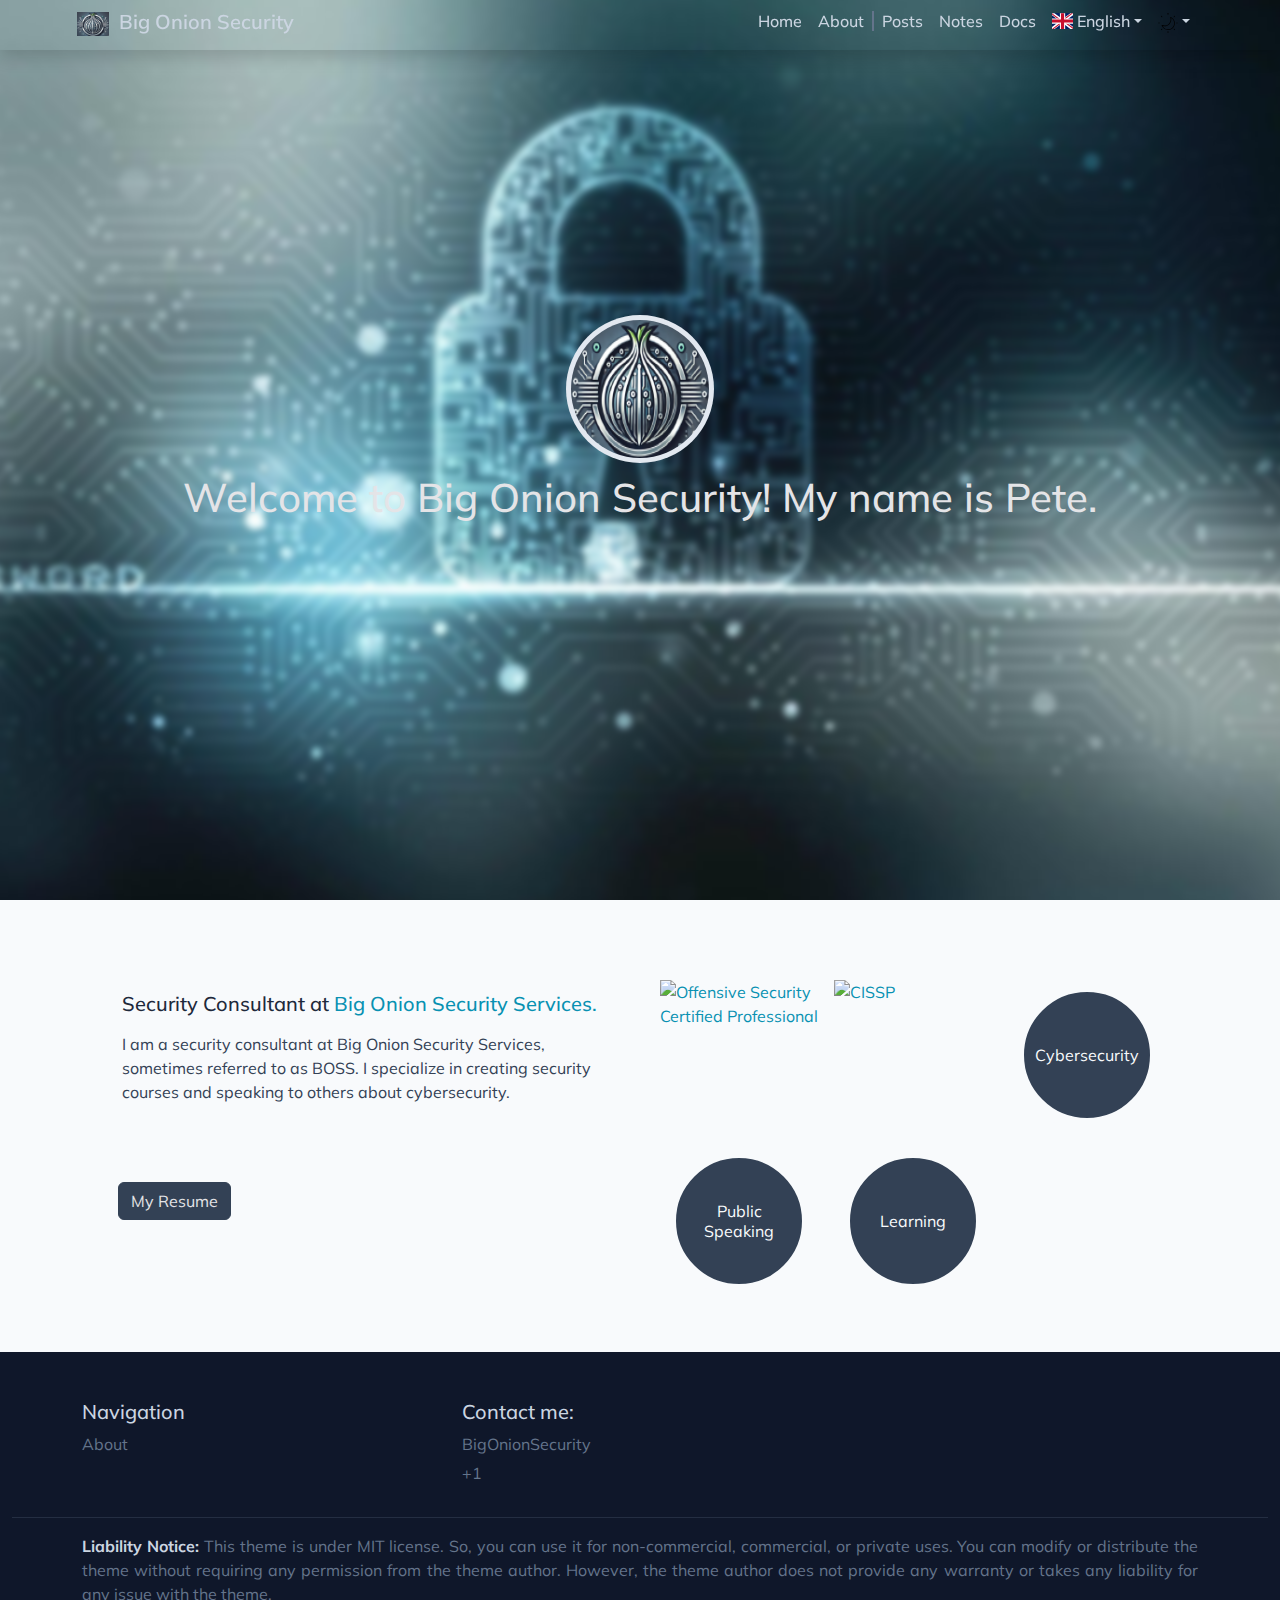
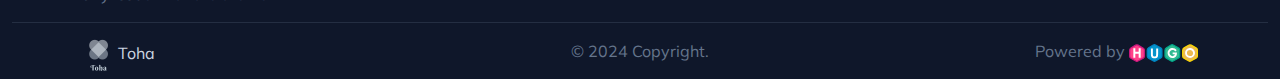
==== commit 12f7f1e9: "deploy: a53ac4411ab3fc8ed0708ada10d00d4c174d8bcb" ====
--- a/index.html
+++ b/index.html
@@ -1,5 +1,5 @@
 <!doctype html><html lang=en><head><meta name=generator content="Hugo 0.140.2"><title>Big Onion Security</title>
-<meta name=description content="Business Page for Big Onion Security Services."><meta charset=UTF-8><meta name=viewport content="width=device-width,initial-scale=1"><meta http-equiv=X-UA-Compatible content="ie=edge"><link rel=stylesheet href=/application.a61f89f5aafd375e5e4318cb002afca8ef69d181ab6ab3f96cd6fd80249e7544.css integrity="sha256-ph+J9ar9N15eQxjLACr8qO9p0YGrarP5bNb9gCSedUQ="><link rel=icon type=image/png href=/images/site/favicon_hu14458373468778497799.png><meta property="og:title" content="Big Onion Security Services"><meta property="og:type" content="website"><meta property="og:description" content="Business page for Big Onion Security Services."><meta property="og:image" content="/images/author/main_onion.png"><meta property="og:url" content="https://hugo-toha.github.io"><meta name=twitter:card content="summary"><meta name=twitter:title content="Big Onion Security"><script>theme=localStorage.getItem("theme-scheme")||localStorage.getItem("darkmode:color-scheme")||"light",theme=="system"&&(window.matchMedia&&window.matchMedia("(prefers-color-scheme: dark)").matches?theme="dark":theme="light"),document.documentElement.setAttribute("data-theme",theme)</script></head><body data-bs-spy=scroll data-bs-target=#top-navbar data-bs-offset=100><nav class="navbar navbar-expand-xl top-navbar shadow transparent-navbar homepage" id=top-navbar><div class=container><a class=navbar-brand href=/><img src=/images/site/inverted-logo_hu14458373468778497799.png id=logo alt=Logo>
+<meta name=description content="Business Page for Big Onion Security Services."><meta charset=UTF-8><meta name=viewport content="width=device-width,initial-scale=1"><meta http-equiv=X-UA-Compatible content="ie=edge"><link rel=stylesheet href=/application.a61f89f5aafd375e5e4318cb002afca8ef69d181ab6ab3f96cd6fd80249e7544.css integrity="sha256-ph+J9ar9N15eQxjLACr8qO9p0YGrarP5bNb9gCSedUQ="><link rel=icon type=image/png href=/images/site/favicon_hu14458373468778497799.png><meta property="og:title" content="Big Onion Security Services"><meta property="og:type" content="website"><meta property="og:description" content="Business page for Big Onion Security Services."><meta property="og:image" content="/images/author/main_onion.png"><meta property="og:url" content="https://hugo-toha.github.io"><meta name=twitter:card content="summary"><meta name=twitter:title content="Big Onion Security"><script>theme=localStorage.getItem("theme-scheme")||localStorage.getItem("darkmode:color-scheme")||"light",theme=="system"&&(window.matchMedia&&window.matchMedia("(prefers-color-scheme: dark)").matches?theme="dark":theme="light"),document.documentElement.setAttribute("data-theme",theme)</script></head><body data-bs-spy=scroll data-bs-target=#top-navbar data-bs-offset=100><nav class="navbar navbar-expand-xl top-navbar shadow transparent-navbar homepage" id=top-navbar><div class=container><a class=navbar-brand href=/><img src=/images/site/main-logo_hu7672337833820374838.png id=logo alt=Logo>
 Big Onion Security</a>
 <button class="navbar-toggler navbar-dark" id=navbar-toggler type=button data-bs-toggle=collapse data-bs-target=#top-nav-items aria-label=menu>
 <i data-feather=menu></i></button><div class="collapse navbar-collapse dynamic-navbar" id=top-nav-items><ul class="nav navbar-nav ms-auto"><li class=nav-item><a class=nav-link href=#home>Home</a></li><li class=nav-item><a class=nav-link href=#about>About</a></li><div id=top-navbar-divider></div><li class=nav-item><a class=nav-link id=blog-link href=/posts>Posts</a></li><li class=nav-item><a class=nav-link id=note-link href=/notes>Notes</a></li><li class=nav-item><a class=nav-link href=https://toha-guides.netlify.app/posts/>Docs</a></li><li class="nav-item dropdown"><a class="nav-link dropdown-toggle" href=# id=languageSelector role=button data-bs-toggle=dropdown aria-haspopup=true aria-expanded=false><span class="fi fi-gb"></span>
@@ -9,10 +9,10 @@
 বাংলা</a></div></li><li class="nav-item dropdown"><a class="nav-link dropdown-toggle" href=# id=themeSelector role=button data-bs-toggle=dropdown aria-haspopup=true aria-expanded=false><img id=navbar-theme-icon-svg class=theme-icon src=/icons/moon-svgrepo-com.svg width=20 alt="Dark Theme"></a><div id=themeMenu class="dropdown-menu dropdown-menu-icons-only" aria-labelledby=themeSelector><a class="dropdown-item nav-link" href=# data-scheme=light><img class=theme-icon src=/icons/sun-svgrepo-com.svg width=20 alt="Light Theme">
 </a><a class="dropdown-item nav-link" href=# data-scheme=dark><img class=theme-icon src=/icons/moon-svgrepo-com.svg width=20 alt="Dark Theme">
 </a><a class="dropdown-item nav-link" href=# data-scheme=system><img class=theme-icon src=/icons/computer-svgrepo-com.svg width=20 alt="System Theme"></a></div></li></ul></div></div><img src=/images/site/main-logo_hu7672337833820374838.png class=d-none id=main-logo alt=Logo>
-<img src=/images/site/inverted-logo_hu14458373468778497799.png class=d-none id=inverted-logo alt="Inverted Logo"></nav><div class="container-fluid home" id=home><style>#homePageBackgroundImageDivStyled{background-image:url(/images/site/background_hu13621154299575149818.jpg)}@media(min-width:500px) and (max-width:800px){#homePageBackgroundImageDivStyled{background-image:url(/images/site/background_hu18162009588661714486.jpg)}}@media(min-width:801px) and (max-width:1200px){#homePageBackgroundImageDivStyled{background-image:url(/images/site/background_hu10776515153834263480.jpg)}}@media(min-width:1201px) and (max-width:1500px){#homePageBackgroundImageDivStyled{background-image:url(/images/site/background_hu15176109211747325344.jpg)}}@media(min-width:1501px){#homePageBackgroundImageDivStyled{background-image:url(/images/site/background.jpg)}}</style><span class=on-the-fly-behavior></span><div id=homePageBackgroundImageDivStyled class="background container-fluid"></div><div class="container content text-center"><img src=/images/author/main_onion_hu13791163998160027243.png class="rounded-circle mx-auto d-block img-fluid" alt="Author Image"><h1 class=greeting>Welcome to Big Onion Security! My name is Pete.</h1><div class=typing-carousel><span id=ityped class=ityped></span>
-<span class=ityped-cursor></span></div><ul id=typing-carousel-data><li>I am a Pentester</li><li>I am a Course Creator</li><li>I love to build things</li></ul><a href=#about class=arrow-center aria-label="Read More - Pete."><i class="arrow bounce fa fa-chevron-down"></i></a></div></div><div class="container-fluid section-holder d-flex bg-primary"><div class="container anchor p-lg-5 about-section" id=about><div class="row pt-sm-2 pt-md-4 align-self-center"><div class=col-sm-6><h3 class=p-1></h3><h5 class=p-1>Pentester and Course Creator
+<img src=/images/site/main-logo_hu7672337833820374838.png class=d-none id=inverted-logo alt="Inverted Logo"></nav><div class="container-fluid home" id=home><style>#homePageBackgroundImageDivStyled{background-image:url(/images/site/cyberBackground_hu13214231438266736039.jpg)}@media(min-width:500px) and (max-width:800px){#homePageBackgroundImageDivStyled{background-image:url(/images/site/cyberBackground_hu4931827692882523911.jpg)}}@media(min-width:801px) and (max-width:1200px){#homePageBackgroundImageDivStyled{background-image:url(/images/site/cyberBackground_hu8582419697853006232.jpg)}}@media(min-width:1201px) and (max-width:1500px){#homePageBackgroundImageDivStyled{background-image:url(/images/site/cyberBackground_hu571000419495883720.jpg)}}@media(min-width:1501px){#homePageBackgroundImageDivStyled{background-image:url(/images/site/cyberBackground.jpg)}}</style><span class=on-the-fly-behavior></span><div id=homePageBackgroundImageDivStyled class="background container-fluid"></div><div class="container content text-center"><img src=/images/author/main_onion_hu13791163998160027243.png class="rounded-circle mx-auto d-block img-fluid" alt="Author Image"><h1 class=greeting>Welcome to Big Onion Security! My name is Pete.</h1><div class=typing-carousel><span id=ityped class=ityped></span>
+<span class=ityped-cursor></span></div><ul id=typing-carousel-data><li>I am a Pentester</li><li>I am a Course Creator</li><li>I love to build things</li></ul><a href=#about class=arrow-center aria-label="Read More - Pete."><i class="arrow bounce fa fa-chevron-down"></i></a></div></div><div class="container-fluid section-holder d-flex bg-primary"><div class="container anchor p-lg-5 about-section" id=about><div class="row pt-sm-2 pt-md-4 align-self-center"><div class=col-sm-6><h3 class=p-1></h3><h5 class=p-1>Security Consultant
 at <a href=https://www.example.com title="Big Onion Security Services." target=_blank rel=noopener>Big Onion Security Services.</a></h5><p class="p-1 text-justify">I am a security consultant at Big Onion Security Services, sometimes referred to as BOSS. I specialize in creating security courses and speaking to others about cybersecurity.</p><div class="text-container ms-auto"><ul class="social-link d-flex"><li><a href=mailto:example@gmail.com title=Email target=_blank rel=noopener><i class="fas fa-envelope"></i></a></li><li><a href=https://www.github.com/BigOnionSecurity title=Github target=_blank rel=noopener><i class="fab fa-github"></i></a></li><li><a href=# title=LinkedIn target=_blank rel=noopener><i class="fab fa-linkedin"></i></a></li></ul></div><a href=/files/resume.pdf title="My Resume" target=#><button class="btn btn-dark">My Resume</button></a></div><div class="col-sm-6 pt-5 ps-md-4 ps-sm-3 pt-sm-0"><div class=row><div class="col-6 col-lg-4 p-2"><div class=certificate-badge><a href=# target=_blank rel="noopener noreferrer"><img src=https://www.offsec.com/_astro/OSCP.D0Wrgjqy_2lOY92.svg alt="Offensive Security Certified Professional"></a></div></div><div class="col-6 col-lg-4 p-2"><div class=certificate-badge><a href=# target=_blank rel="noopener noreferrer"><img src=https://images.credly.com/size/340x340/images/6eeb0a98-33cb-4f72-bfc3-f89d65a3286c/image.png alt=CISSP></a></div></div><div class="col-6 col-lg-4 p-2"><div class="circular-progress blue"><span class=circular-progress-left><span class="circular-progress-bar circular-progress-percentage-20 circular-progress-percentage-50-delay"></span>
-</span><span class=circular-progress-right><span class="circular-progress-bar circular-progress-percentage-50"></span></span><div class=circular-progress-value>Pentesting</div></div></div><div class="col-6 col-lg-4 p-2"><div class="circular-progress yellow"><span class=circular-progress-left><span class="circular-progress-bar circular-progress-percentage-40 circular-progress-percentage-50-delay"></span>
+</span><span class=circular-progress-right><span class="circular-progress-bar circular-progress-percentage-50"></span></span><div class=circular-progress-value>Cybersecurity</div></div></div><div class="col-6 col-lg-4 p-2"><div class="circular-progress yellow"><span class=circular-progress-left><span class="circular-progress-bar circular-progress-percentage-40 circular-progress-percentage-50-delay"></span>
 </span><span class=circular-progress-right><span class="circular-progress-bar circular-progress-percentage-50"></span></span><div class=circular-progress-value>Public Speaking</div></div></div><div class="col-6 col-lg-4 p-2"><div class="circular-progress orange"><span class=circular-progress-left><span class="circular-progress-bar circular-progress-percentage-50 circular-progress-percentage-50-delay"></span>
 </span><span class=circular-progress-right><span class="circular-progress-bar circular-progress-percentage-50"></span></span><div class=circular-progress-value>Learning</div></div></div></div></div></div></div></div><footer id=footer class="container-fluid text-center align-content-center footer pb-2"><div class="container pt-5"><div class="row text-start"><div class="col-md-4 col-sm-12"><h5>Navigation</h5><ul><li class=nav-item><a class=smooth-scroll href=https://bigonionsecurity.github.io/#about>About</a></li></ul></div><div class="col-md-4 col-sm-12"><h5>Contact me:</h5><ul><li><a href=mailto: target=_blank rel=noopener><span><i class="fas fa-envelope"></i></span> <span></span></a></li><li><a href=https://github.com/BigOnionSecurity target=_blank rel=noopener><span><i class="fab fa-github"></i></span> <span>BigOnionSecurity</span></a></li><li><a href=https://www.linkedin.com/in/TBD target=_blank rel=noopener><span><i class="fab fa-linkedin"></i></span> <span></span></a></li><li><span><i class="fas fa-phone-alt"></i></span> <span>+1</span></li><li><a href=https://www.researchgate.net/profile/TBD target=_blank rel=noopener><span><i class="fab fa-researchgate"></i></span> <span></span></a></li></ul></div></div></div><hr><div class=container><p id=disclaimer><strong>Liability Notice:</strong> This theme is under MIT license. So, you can use it for non-commercial, commercial, or private uses. You can modify or distribute the theme without requiring any permission from the theme author. However, the theme author does not provide any warranty or takes any liability for any issue with the theme.</p></div><hr><div class=container><div class="row text-start"><div class=col-md-4><a id=theme href=https://github.com/hugo-toha/toha target=_blank rel=noopener><img src=/images/theme-logo_hu16779671404603505019.png alt="Toha Theme Logo">
 Toha</a></div><div class="col-md-4 text-center">© 2024 Copyright.</div><div class="col-md-4 text-end"><a id=hugo href=https://gohugo.io/ target=_blank rel=noopener>Powered by
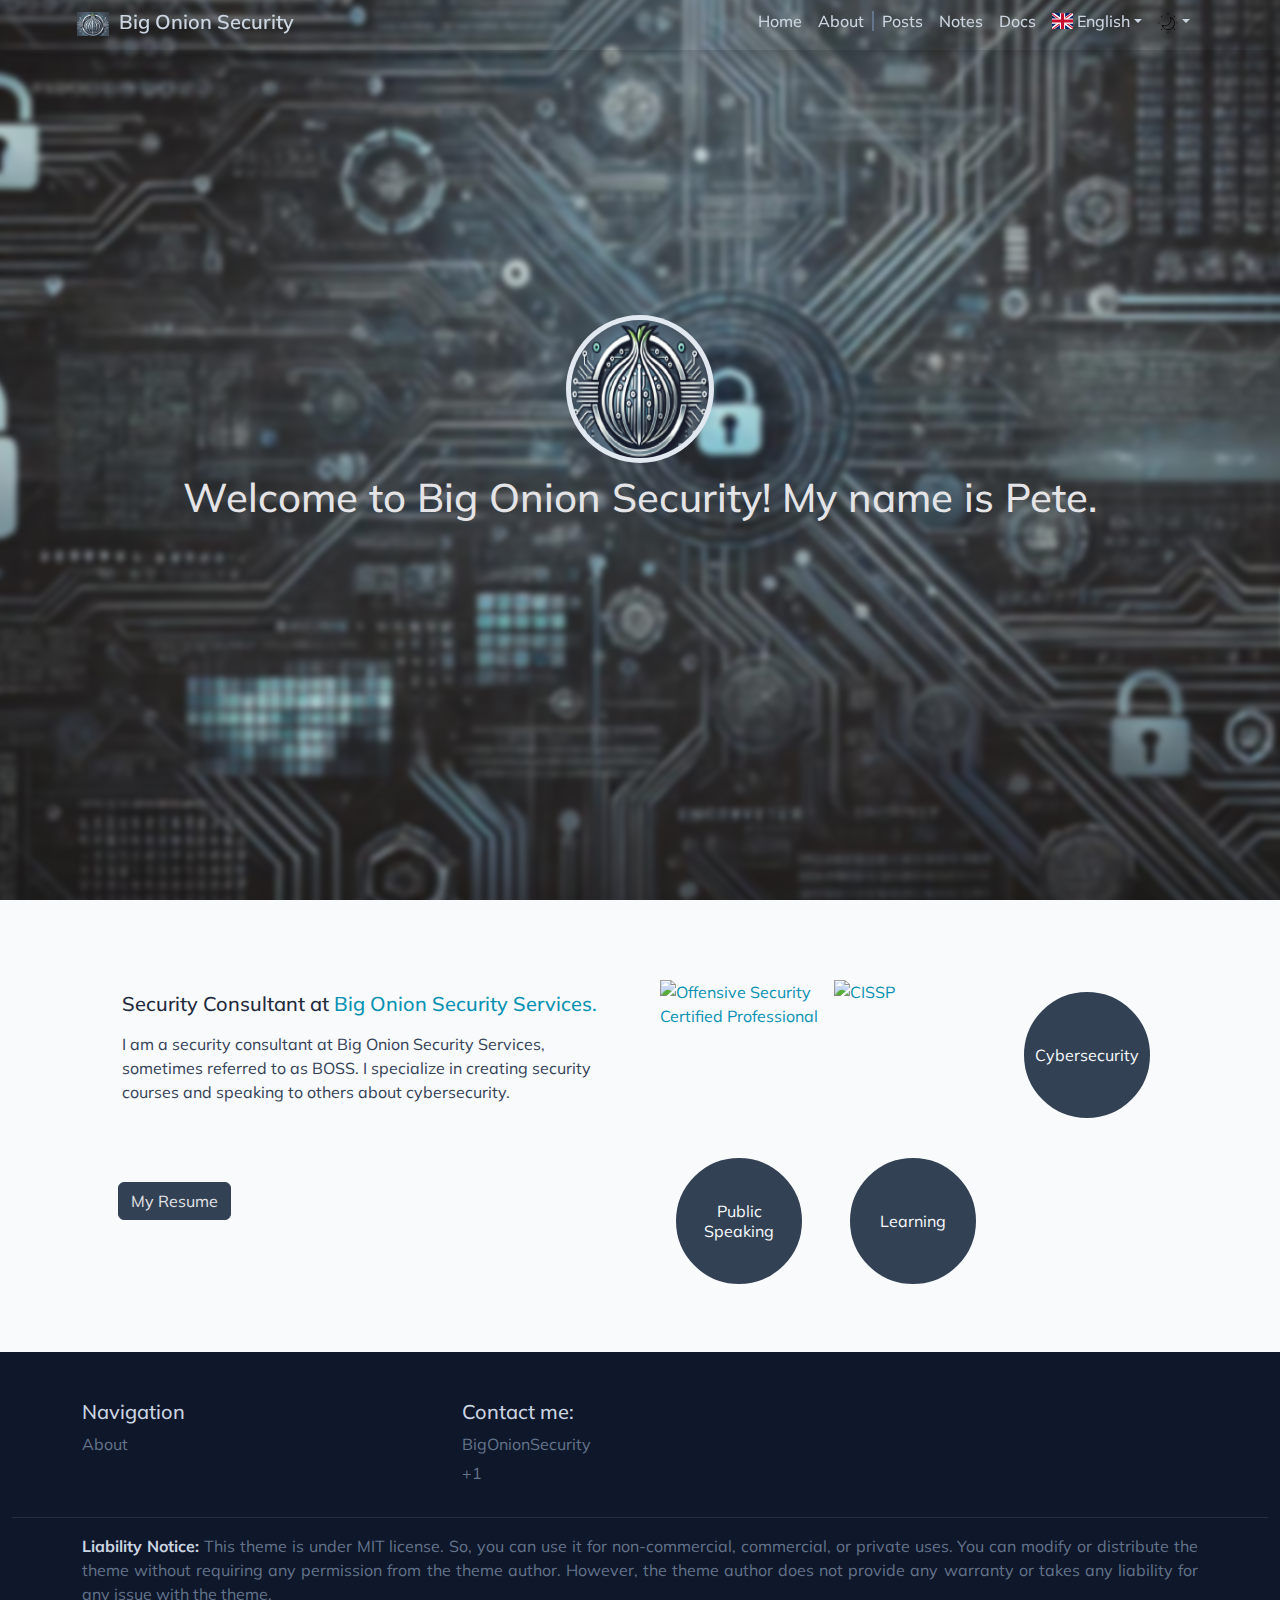
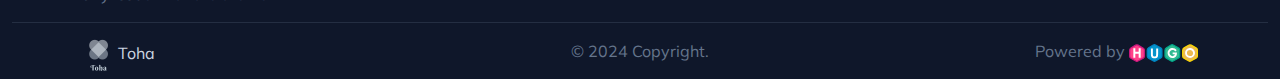
==== commit 9bec68c9: "deploy: 757bde1fe06d9e27b850ed2cfb5fd7127ddb1977" ====
--- a/index.html
+++ b/index.html
@@ -9,7 +9,7 @@
 বাংলা</a></div></li><li class="nav-item dropdown"><a class="nav-link dropdown-toggle" href=# id=themeSelector role=button data-bs-toggle=dropdown aria-haspopup=true aria-expanded=false><img id=navbar-theme-icon-svg class=theme-icon src=/icons/moon-svgrepo-com.svg width=20 alt="Dark Theme"></a><div id=themeMenu class="dropdown-menu dropdown-menu-icons-only" aria-labelledby=themeSelector><a class="dropdown-item nav-link" href=# data-scheme=light><img class=theme-icon src=/icons/sun-svgrepo-com.svg width=20 alt="Light Theme">
 </a><a class="dropdown-item nav-link" href=# data-scheme=dark><img class=theme-icon src=/icons/moon-svgrepo-com.svg width=20 alt="Dark Theme">
 </a><a class="dropdown-item nav-link" href=# data-scheme=system><img class=theme-icon src=/icons/computer-svgrepo-com.svg width=20 alt="System Theme"></a></div></li></ul></div></div><img src=/images/site/main-logo_hu7672337833820374838.png class=d-none id=main-logo alt=Logo>
-<img src=/images/site/main-logo_hu7672337833820374838.png class=d-none id=inverted-logo alt="Inverted Logo"></nav><div class="container-fluid home" id=home><style>#homePageBackgroundImageDivStyled{background-image:url(/images/site/cyberBackground_hu13214231438266736039.jpg)}@media(min-width:500px) and (max-width:800px){#homePageBackgroundImageDivStyled{background-image:url(/images/site/cyberBackground_hu4931827692882523911.jpg)}}@media(min-width:801px) and (max-width:1200px){#homePageBackgroundImageDivStyled{background-image:url(/images/site/cyberBackground_hu8582419697853006232.jpg)}}@media(min-width:1201px) and (max-width:1500px){#homePageBackgroundImageDivStyled{background-image:url(/images/site/cyberBackground_hu571000419495883720.jpg)}}@media(min-width:1501px){#homePageBackgroundImageDivStyled{background-image:url(/images/site/cyberBackground.jpg)}}</style><span class=on-the-fly-behavior></span><div id=homePageBackgroundImageDivStyled class="background container-fluid"></div><div class="container content text-center"><img src=/images/author/main_onion_hu13791163998160027243.png class="rounded-circle mx-auto d-block img-fluid" alt="Author Image"><h1 class=greeting>Welcome to Big Onion Security! My name is Pete.</h1><div class=typing-carousel><span id=ityped class=ityped></span>
+<img src=/images/site/main-logo_hu7672337833820374838.png class=d-none id=inverted-logo alt="Inverted Logo"></nav><div class="container-fluid home" id=home><style>#homePageBackgroundImageDivStyled{background-image:url(/images/site/background3_hu8952845879805975058.jpg)}@media(min-width:500px) and (max-width:800px){#homePageBackgroundImageDivStyled{background-image:url(/images/site/background3_hu8310775637846872022.jpg)}}@media(min-width:801px) and (max-width:1200px){#homePageBackgroundImageDivStyled{background-image:url(/images/site/background3_hu2232480048321997272.jpg)}}@media(min-width:1201px) and (max-width:1500px){#homePageBackgroundImageDivStyled{background-image:url(/images/site/background3_hu17335862707411702202.jpg)}}@media(min-width:1501px){#homePageBackgroundImageDivStyled{background-image:url(/images/site/background3.jpg)}}</style><span class=on-the-fly-behavior></span><div id=homePageBackgroundImageDivStyled class="background container-fluid"></div><div class="container content text-center"><img src=/images/author/main_onion_hu13791163998160027243.png class="rounded-circle mx-auto d-block img-fluid" alt="Author Image"><h1 class=greeting>Welcome to Big Onion Security! My name is Pete.</h1><div class=typing-carousel><span id=ityped class=ityped></span>
 <span class=ityped-cursor></span></div><ul id=typing-carousel-data><li>I am a Pentester</li><li>I am a Course Creator</li><li>I love to build things</li></ul><a href=#about class=arrow-center aria-label="Read More - Pete."><i class="arrow bounce fa fa-chevron-down"></i></a></div></div><div class="container-fluid section-holder d-flex bg-primary"><div class="container anchor p-lg-5 about-section" id=about><div class="row pt-sm-2 pt-md-4 align-self-center"><div class=col-sm-6><h3 class=p-1></h3><h5 class=p-1>Security Consultant
 at <a href=https://www.example.com title="Big Onion Security Services." target=_blank rel=noopener>Big Onion Security Services.</a></h5><p class="p-1 text-justify">I am a security consultant at Big Onion Security Services, sometimes referred to as BOSS. I specialize in creating security courses and speaking to others about cybersecurity.</p><div class="text-container ms-auto"><ul class="social-link d-flex"><li><a href=mailto:example@gmail.com title=Email target=_blank rel=noopener><i class="fas fa-envelope"></i></a></li><li><a href=https://www.github.com/BigOnionSecurity title=Github target=_blank rel=noopener><i class="fab fa-github"></i></a></li><li><a href=# title=LinkedIn target=_blank rel=noopener><i class="fab fa-linkedin"></i></a></li></ul></div><a href=/files/resume.pdf title="My Resume" target=#><button class="btn btn-dark">My Resume</button></a></div><div class="col-sm-6 pt-5 ps-md-4 ps-sm-3 pt-sm-0"><div class=row><div class="col-6 col-lg-4 p-2"><div class=certificate-badge><a href=# target=_blank rel="noopener noreferrer"><img src=https://www.offsec.com/_astro/OSCP.D0Wrgjqy_2lOY92.svg alt="Offensive Security Certified Professional"></a></div></div><div class="col-6 col-lg-4 p-2"><div class=certificate-badge><a href=# target=_blank rel="noopener noreferrer"><img src=https://images.credly.com/size/340x340/images/6eeb0a98-33cb-4f72-bfc3-f89d65a3286c/image.png alt=CISSP></a></div></div><div class="col-6 col-lg-4 p-2"><div class="circular-progress blue"><span class=circular-progress-left><span class="circular-progress-bar circular-progress-percentage-20 circular-progress-percentage-50-delay"></span>
 </span><span class=circular-progress-right><span class="circular-progress-bar circular-progress-percentage-50"></span></span><div class=circular-progress-value>Cybersecurity</div></div></div><div class="col-6 col-lg-4 p-2"><div class="circular-progress yellow"><span class=circular-progress-left><span class="circular-progress-bar circular-progress-percentage-40 circular-progress-percentage-50-delay"></span>
